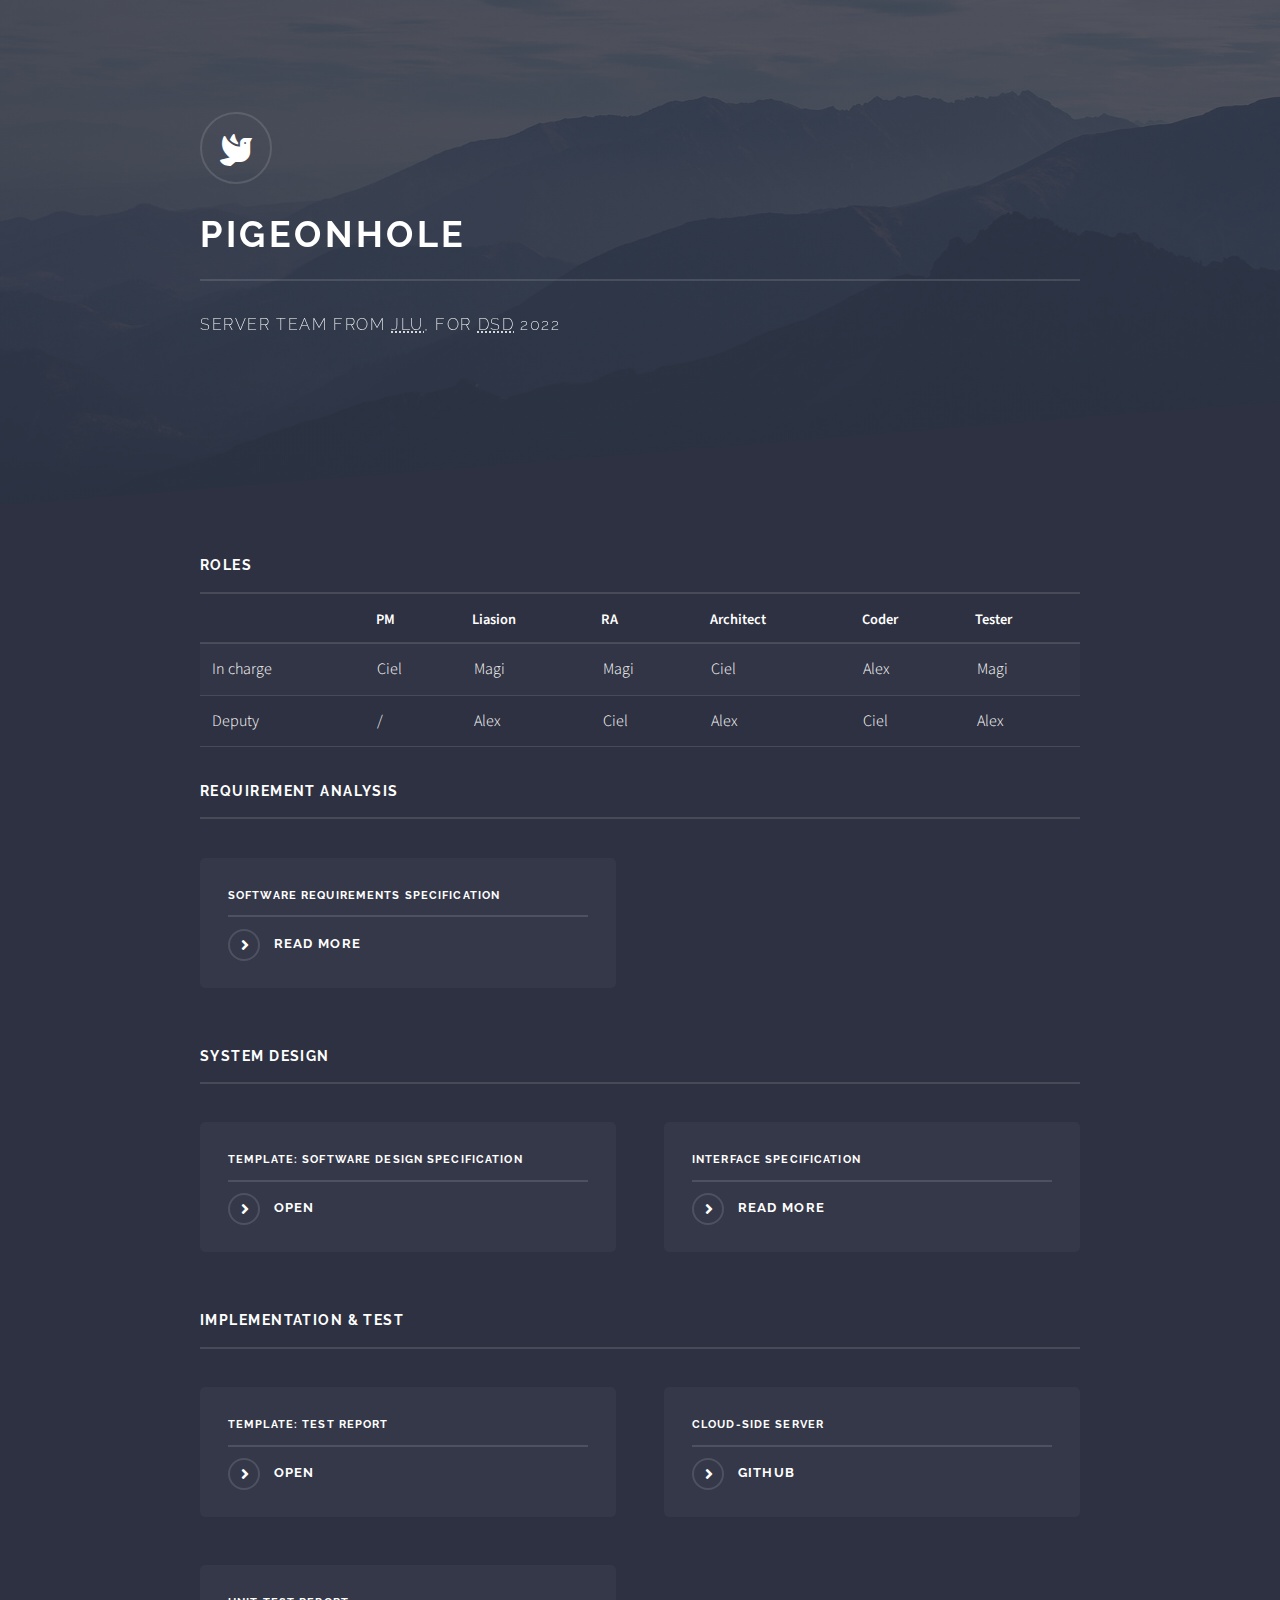
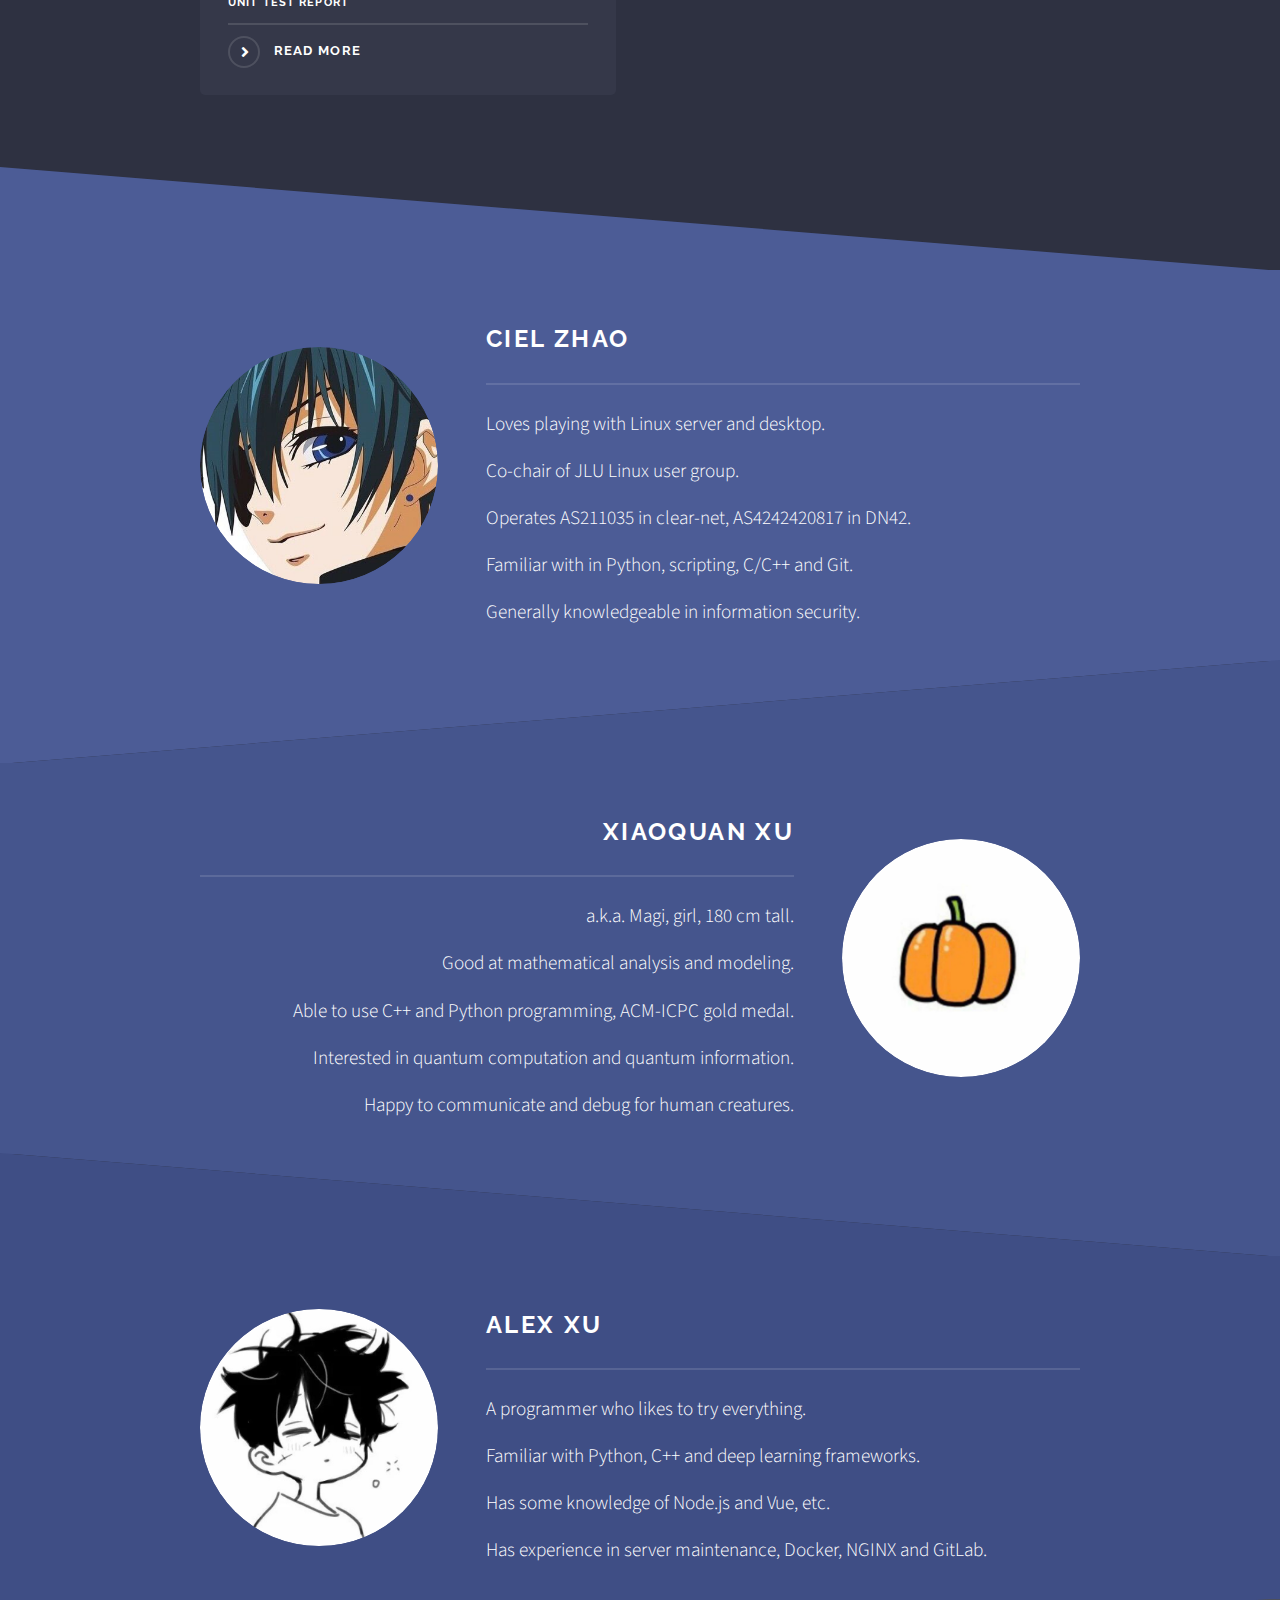
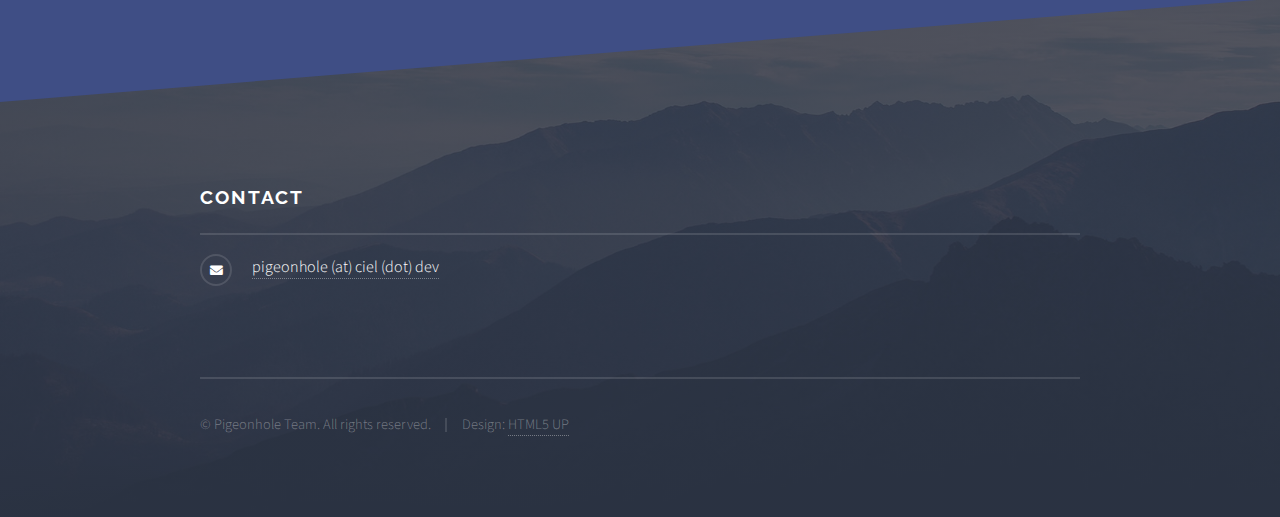
==== index.html @ 36115203 "remove menu" ====
<!DOCTYPE HTML>
<!--
	Solid State by HTML5 UP
	html5up.net | @ajlkn
	Template free for personal and commercial use under the CCA 3.0 license (html5up.net/license)
-->
<html>
	<head>
		<title>Pigeonhole</title>
		<meta charset="utf-8" />
		<meta name="viewport" content="width=device-width, initial-scale=1, user-scalable=no" />
		<link rel="stylesheet" href="assets/css/main.css" />
		<noscript><link rel="stylesheet" href="assets/css/noscript.css" /></noscript>
		<style>
			.spotlight h2 {
				font-size: 1.5em;
			}
			.spotlight p {
				font-size: 1.2em;
				margin-bottom: 0.8em;
			}
		</style>
	</head>
	<body class="is-preload">

		<!-- Page Wrapper -->
			<div id="page-wrapper">

				<!-- Banner -->
					<section id="banner">
						<div class="inner">
							<div class="logo"><span class="icon solid fa-dove"></span></div>
							<h2>Pigeonhole</h2>
							<p>Server team from <abbr title="Jilin University">JLU</abbr>, for <abbr title="Distributed Software Development">DSD</abbr> 2022</p>
						</div>
					</section>

				<!-- Wrapper -->
					<section id="wrapper">
						<!-- Content -->
						<div class="wrapper">
							<div class="inner">

								<h3 class="major">Roles</h3>
								<table>
									<thead>
										<tr>
											<th></th>
											<th>PM</th>
											<th>Liasion</th>
											<th>RA</th>
											<th>Architect</th>
											<th>Coder</th>
											<th>Tester</th>
										</tr>
									</thead>
									<tbody>
										<tr>
											<td>In charge</td>
											<td>Ciel</td>
											<td>Magi</td>
											<td>Magi</td>
											<td>Ciel</td>
											<td>Alex</td>
											<td>Magi</td>
										</tr>
										<tr>
											<td>Deputy</td>
											<td>/</td>
											<td>Alex</td>
											<td>Ciel</td>
											<td>Alex</td>
											<td>Ciel</td>
											<td>Alex</td>
										</tr>
									</tbody>
								</table>
								
								<h3 class="major">Requirement Analysis</h3>
								<section class="features">
									<article>
										<h4 class="major">Software Requirements Specification</h3>
										<!-- <p>Lorem ipsum dolor sit amet, consectetur adipiscing vehicula id nulla dignissim dapibus ultrices.</p> -->
										<a href="https://doc.ciel.pro/bC0if9fWTti6j5_izuPWmw?view" target="_blank" class="special">Read More</a>
									</article>
								</section>

								<h3 class="major">System Design</h3>
								<section class="features">
									<article>
										<h4 class="major">Template: Software Design Specification</h3>
										<!-- <p>Lorem ipsum dolor sit amet, consectetur adipiscing vehicula id nulla dignissim dapibus ultrices.</p> -->
										<a href="https://doc.ciel.pro/P6K-tFh8QEOwWJOhB8dnhQ?both" target="_blank" class="special">Open</a>
									</article>
									<article>
										<h4 class="major">Interface Specification</h3>
										<!-- <p>Lorem ipsum dolor sit amet, consectetur adipiscing vehicula id nulla dignissim dapibus ultrices.</p> -->
										<a href="https://doc.ciel.pro/_nz-ppsiSa6RPzR7zwd6Bg?view" target="_blank" class="special">Read More</a>
									</article>
								</section>

								<h3 class="major">Implementation & Test</h3>
								<section class="features">
									<article>
										<h4 class="major">Template: Test Report</h3>
										<!-- <p>Lorem ipsum dolor sit amet, consectetur adipiscing vehicula id nulla dignissim dapibus ultrices.</p> -->
										<a href="https://doc.ciel.pro/AdAyGUWrTDi6NwRBumezOA?both" target="_blank" class="special">Open</a>
									</article>
									<article>
										<h4 class="major">Cloud-side Server</h3>
										<!-- <p>Lorem ipsum dolor sit amet, consectetur adipiscing vehicula id nulla dignissim dapibus ultrices.</p> -->
										<a href="https://github.com/PigeonholeDSD/cloud-platform" target="_blank" class="special">GitHub</a>
									</article>
									<article>
										<h4 class="major">Unit Test Report</h3>
										<!-- <p>Lorem ipsum dolor sit amet, consectetur adipiscing vehicula id nulla dignissim dapibus ultrices.</p> -->
										<a href="https://doc.ciel.pro/fSu8CNSTRQ-FiwvXLESNOg?view" target="_blank" class="special">Read More</a>
									</article>
								</section>

							</div>
						</div>
						<!-- One -->
							<section id="one" class="wrapper alt spotlight style1">
								<div class="inner">
									<a href="#" class="image"><img src="images/cielzhao.png" alt="" /></a>
									<div class="content">
										<h2 class="major">Ciel Zhao</h2>
										<p>Loves playing with Linux server and desktop.</p>
										<p>Co-chair of JLU Linux user group.</p>
										<p>Operates AS211035 in clear-net, AS4242420817 in DN42.</p>
										<p>Familiar with in Python, scripting, C/C++ and Git.</p>
										<p>Generally knowledgeable in information security.</p>
										<!-- <a href="#" class="special">Learn more</a> -->
									</div>
								</div>
							</section>

						<!-- Two -->
							<section id="two" class="wrapper spotlight style2">
								<div class="inner">
									<a href="#" class="image"><img src="images/xiaoquanxu.jpg" alt="" /></a>
									<div class="content">
										<h2 class="major">Xiaoquan Xu</h2>
										<p>a.k.a. Magi, girl, 180 cm tall.</p>
										<p>Good at mathematical analysis and modeling.</p>
										<p>Able to use C++ and Python programming, ACM-ICPC gold medal.</p>
										<p>Interested in quantum computation and quantum information.</p>
										<p>Happy to communicate and debug for human creatures.</p>
										<!-- <a href="#" class="special">Learn more</a> -->
									</div>
								</div>
							</section>

						<!-- Three -->
							<section id="three" class="wrapper alt spotlight style3">
								<div class="inner">
									<a href="#" class="image"><img src="images/alexxu.jpg" alt="" /></a>
									<div class="content">
										<h2 class="major">Alex Xu</h2>
										<p>A programmer who likes to try everything.</p>
										<p>Familiar with Python, C++ and deep learning frameworks.</p>
										<p>Has some knowledge of Node.js and Vue, etc.</p>
										<p>Has experience in server maintenance, Docker, NGINX and GitLab.</p>
										<!-- <a href="#" class="special">Learn more</a> -->
									</div>
								</div>
							</section>
					</section>

				<!-- Footer -->
					<section id="footer">
						<div class="inner">
							<h2 class="major">Contact</h2>
							<ul class="contact">
								<li class="icon solid fa-envelope"><a id="email" target="_blank" href="#" onclick="document.getElementById('email').href=atob(emailHref)">Enable JavaScript to See</a></li>
								<script>
									let emailHref = '=YXZk5Cbll2YAVGbvhmbvV2ZpBnOvRHbpFWb'.split("").reverse().join("")
									document.getElementById('email').text = decodeURIComponent(atob('=YXZkBjMlkCdChTJwgTJyUUJvRGKwITJsVWajBjMlkCdChTJwgTJyUUJhhCMyUSZs9Gau9WZnlGc'.split("").reverse().join("")))
								</script>
							</ul>
							<ul class="copyright">
								<li>&copy; Pigeonhole Team. All rights reserved.</li><li>Design: <a href="http://html5up.net">HTML5 UP</a></li>
							</ul>
						</div>
					</section>

			</div>

		<!-- Scripts -->
			<script src="assets/js/jquery.min.js"></script>
			<script src="assets/js/jquery.scrollex.min.js"></script>
			<script src="assets/js/browser.min.js"></script>
			<script src="assets/js/breakpoints.min.js"></script>
			<script src="assets/js/util.js"></script>
			<script src="assets/js/main.js"></script>
	</body>
</html>
---- assets/css/main.css ----
@import url(fontawesome-all.min.css);
@import url("https://fonts.googleapis.com/css?family=Raleway:200,700|Source+Sans+Pro:300,600,300italic,600italic");

/*
	Solid State by HTML5 UP
	html5up.net | @ajlkn
	Free for personal and commercial use under the CCA 3.0 license (html5up.net/license)
*/

html, body, div, span, applet, object,
iframe, h1, h2, h3, h4, h5, h6, p, blockquote,
pre, a, abbr, acronym, address, big, cite,
code, del, dfn, em, img, ins, kbd, q, s, samp,
small, strike, strong, sub, sup, tt, var, b,
u, i, center, dl, dt, dd, ol, ul, li, fieldset,
form, label, legend, table, caption, tbody,
tfoot, thead, tr, th, td, article, aside,
canvas, details, embed, figure, figcaption,
footer, header, hgroup, menu, nav, output, ruby,
section, summary, time, mark, audio, video {
	margin: 0;
	padding: 0;
	border: 0;
	font-size: 100%;
	font: inherit;
	vertical-align: baseline;}

article, aside, details, figcaption, figure,
footer, header, hgroup, menu, nav, section {
	display: block;}

body {
	line-height: 1;
}

ol, ul {
	list-style: none;
}

blockquote, q {
	quotes: none;
}

	blockquote:before, blockquote:after, q:before, q:after {
		content: '';
		content: none;
	}

table {
	border-collapse: collapse;
	border-spacing: 0;
}

body {
	-webkit-text-size-adjust: none;
}

mark {
	background-color: transparent;
	color: inherit;
}

input::-moz-focus-inner {
	border: 0;
	padding: 0;
}

input, select, textarea {
	-moz-appearance: none;
	-webkit-appearance: none;
	-ms-appearance: none;
	appearance: none;
}

/* Basic */

	@-ms-viewport {
		width: device-width;
	}

	body {
		-ms-overflow-style: scrollbar;
	}

	@media screen and (max-width: 480px) {

		html, body {
			min-width: 320px;
		}

	}

	html {
		box-sizing: border-box;
	}

	*, *:before, *:after {
		box-sizing: inherit;
	}

	body {
		background-color: #2e3141;
		background-image: linear-gradient(to top, rgba(46, 49, 65, 0.8), rgba(46, 49, 65, 0.8)), url("../../images/bg.jpg");
		background-size: auto,
 cover;
		background-attachment: fixed,
 fixed;
		background-position: center,
 center;
	}

		body.is-preload *, body.is-preload *:before, body.is-preload *:after {
			-moz-animation: none !important;
			-webkit-animation: none !important;
			-ms-animation: none !important;
			animation: none !important;
			-moz-transition: none !important;
			-webkit-transition: none !important;
			-ms-transition: none !important;
			transition: none !important;
		}

/* Type */

	body, input, select, textarea {
		color: #ffffff;
		font-family: "Source Sans Pro", Helvetica, sans-serif;
		font-size: 16.5pt;
		font-weight: 300;
		line-height: 1.65;
	}

		@media screen and (max-width: 1680px) {

			body, input, select, textarea {
				font-size: 13pt;
			}

		}

		@media screen and (max-width: 1280px) {

			body, input, select, textarea {
				font-size: 12pt;
			}

		}

		@media screen and (max-width: 980px) {

			body, input, select, textarea {
				font-size: 12pt;
			}

		}

		@media screen and (max-width: 736px) {

			body, input, select, textarea {
				font-size: 12pt;
			}

		}

		@media screen and (max-width: 480px) {

			body, input, select, textarea {
				font-size: 12pt;
			}

		}

	a {
		-moz-transition: color 0.2s ease-in-out, border-bottom-color 0.2s ease-in-out;
		-webkit-transition: color 0.2s ease-in-out, border-bottom-color 0.2s ease-in-out;
		-ms-transition: color 0.2s ease-in-out, border-bottom-color 0.2s ease-in-out;
		transition: color 0.2s ease-in-out, border-bottom-color 0.2s ease-in-out;
		border-bottom: dotted 1px rgba(255, 255, 255, 0.35);
		color: #ffffff;
		text-decoration: none;
	}

		a:hover {
			border-bottom-color: transparent;
			color: #ffffff !important;
		}

		a.special:not(.button) {
			text-decoration: none;
			border-bottom: 0;
			display: block;
			font-family: Raleway, Helvetica, sans-serif;
			font-size: 0.8em;
			font-weight: 700;
			letter-spacing: 0.1em;
			margin: 0 0 2em 0;
			text-transform: uppercase;
		}

			a.special:not(.button):before {
				-moz-osx-font-smoothing: grayscale;
				-webkit-font-smoothing: antialiased;
				display: inline-block;
				font-style: normal;
				font-variant: normal;
				text-rendering: auto;
				line-height: 1;
				text-transform: none !important;
				font-family: 'Font Awesome 5 Free';
				font-weight: 900;
			}

			a.special:not(.button):before {
				-moz-transition: background-color 0.2s ease-in-out;
				-webkit-transition: background-color 0.2s ease-in-out;
				-ms-transition: background-color 0.2s ease-in-out;
				transition: background-color 0.2s ease-in-out;
				border-radius: 100%;
				border: solid 2px rgba(255, 255, 255, 0.125);
				content: '\f105';
				display: inline-block;
				font-size: 1.25em;
				height: 2em;
				line-height: 1.75em;
				margin-right: 0.85em;
				text-align: center;
				text-indent: 0.15em;
				vertical-align: middle;
				width: 2em;
			}

			a.special:not(.button):hover:before {
				background-color: rgba(255, 255, 255, 0.025);
			}

			a.special:not(.button):active:before {
				background-color: rgba(255, 255, 255, 0.075);
			}

	strong, b {
		color: #ffffff;
		font-weight: 600;
	}

	em, i {
		font-style: italic;
	}

	p {
		margin: 0 0 2em 0;
	}

	h1, h2, h3, h4, h5, h6 {
		color: #ffffff;
		font-family: Raleway, Helvetica, sans-serif;
		font-weight: 700;
		letter-spacing: 0.1em;
		margin: 0 0 1em 0;
		text-transform: uppercase;
	}

		h1 a, h2 a, h3 a, h4 a, h5 a, h6 a {
			color: inherit;
			text-decoration: none;
			border-bottom: 0;
		}

		h1 span, h2 span, h3 span, h4 span, h5 span, h6 span {
			font-weight: 200;
		}

		h1.major, h2.major, h3.major, h4.major, h5.major, h6.major {
			padding-bottom: 1em;
			border-bottom: solid 2px rgba(255, 255, 255, 0.125);
		}

	h2 {
		font-size: 1.2em;
	}

	h3 {
		font-size: 0.9em;
	}

	h4 {
		font-size: 0.7em;
	}

	h5 {
		font-size: 0.7em;
	}

	h6 {
		font-size: 0.7em;
	}

	@media screen and (max-width: 736px) {

		h2 {
			font-size: 1em;
		}

		h3 {
			font-size: 0.8em;
		}

	}

	sub {
		font-size: 0.8em;
		position: relative;
		top: 0.5em;
	}

	sup {
		font-size: 0.8em;
		position: relative;
		top: -0.5em;
	}

	blockquote {
		border-left: solid 4px rgba(255, 255, 255, 0.125);
		font-style: italic;
		margin: 0 0 2em 0;
		padding: 0.5em 0 0.5em 2em;
	}

	code {
		background: rgba(255, 255, 255, 0.025);
		border-radius: 5px;
		border: solid 2px rgba(255, 255, 255, 0.125);
		font-family: "Courier New", monospace;
		font-size: 0.9em;
		margin: 0 0.25em;
		padding: 0.25em 0.65em;
	}

	pre {
		-webkit-overflow-scrolling: touch;
		font-family: "Courier New", monospace;
		font-size: 0.9em;
		margin: 0 0 2em 0;
	}

		pre code {
			display: block;
			line-height: 1.75em;
			padding: 1em 1.5em;
			overflow-x: auto;
		}

	hr {
		border: 0;
		border-bottom: solid 2px rgba(255, 255, 255, 0.125);
		margin: 2.5em 0;
	}

		hr.major {
			margin: 4em 0;
		}

	.align-left {
		text-align: left;
	}

	.align-center {
		text-align: center;
	}

	.align-right {
		text-align: right;
	}

/* Row */

	.row {
		display: flex;
		flex-wrap: wrap;
		box-sizing: border-box;
		align-items: stretch;
	}

		.row > * {
			box-sizing: border-box;
		}

		.row.gtr-uniform > * > :last-child {
			margin-bottom: 0;
		}

		.row.aln-left {
			justify-content: flex-start;
		}

		.row.aln-center {
			justify-content: center;
		}

		.row.aln-right {
			justify-content: flex-end;
		}

		.row.aln-top {
			align-items: flex-start;
		}

		.row.aln-middle {
			align-items: center;
		}

		.row.aln-bottom {
			align-items: flex-end;
		}

		.row > .imp {
			order: -1;
		}

		.row > .col-1 {
			width: 8.33333%;
		}

		.row > .off-1 {
			margin-left: 8.33333%;
		}

		.row > .col-2 {
			width: 16.66667%;
		}

		.row > .off-2 {
			margin-left: 16.66667%;
		}

		.row > .col-3 {
			width: 25%;
		}

		.row > .off-3 {
			margin-left: 25%;
		}

		.row > .col-4 {
			width: 33.33333%;
		}

		.row > .off-4 {
			margin-left: 33.33333%;
		}

		.row > .col-5 {
			width: 41.66667%;
		}

		.row > .off-5 {
			margin-left: 41.66667%;
		}

		.row > .col-6 {
			width: 50%;
		}

		.row > .off-6 {
			margin-left: 50%;
		}

		.row > .col-7 {
			width: 58.33333%;
		}

		.row > .off-7 {
			margin-left: 58.33333%;
		}

		.row > .col-8 {
			width: 66.66667%;
		}

		.row > .off-8 {
			margin-left: 66.66667%;
		}

		.row > .col-9 {
			width: 75%;
		}

		.row > .off-9 {
			margin-left: 75%;
		}

		.row > .col-10 {
			width: 83.33333%;
		}

		.row > .off-10 {
			margin-left: 83.33333%;
		}

		.row > .col-11 {
			width: 91.66667%;
		}

		.row > .off-11 {
			margin-left: 91.66667%;
		}

		.row > .col-12 {
			width: 100%;
		}

		.row > .off-12 {
			margin-left: 100%;
		}

		.row.gtr-0 {
			margin-top: 0;
			margin-left: 0em;
		}

			.row.gtr-0 > * {
				padding: 0 0 0 0em;
			}

			.row.gtr-0.gtr-uniform {
				margin-top: 0em;
			}

				.row.gtr-0.gtr-uniform > * {
					padding-top: 0em;
				}

		.row.gtr-25 {
			margin-top: 0;
			margin-left: -0.4375em;
		}

			.row.gtr-25 > * {
				padding: 0 0 0 0.4375em;
			}

			.row.gtr-25.gtr-uniform {
				margin-top: -0.4375em;
			}

				.row.gtr-25.gtr-uniform > * {
					padding-top: 0.4375em;
				}

		.row.gtr-50 {
			margin-top: 0;
			margin-left: -0.875em;
		}

			.row.gtr-50 > * {
				padding: 0 0 0 0.875em;
			}

			.row.gtr-50.gtr-uniform {
				margin-top: -0.875em;
			}

				.row.gtr-50.gtr-uniform > * {
					padding-top: 0.875em;
				}

		.row {
			margin-top: 0;
			margin-left: -1.75em;
		}

			.row > * {
				padding: 0 0 0 1.75em;
			}

			.row.gtr-uniform {
				margin-top: -1.75em;
			}

				.row.gtr-uniform > * {
					padding-top: 1.75em;
				}

		.row.gtr-150 {
			margin-top: 0;
			margin-left: -2.625em;
		}

			.row.gtr-150 > * {
				padding: 0 0 0 2.625em;
			}

			.row.gtr-150.gtr-uniform {
				margin-top: -2.625em;
			}

				.row.gtr-150.gtr-uniform > * {
					padding-top: 2.625em;
				}

		.row.gtr-200 {
			margin-top: 0;
			margin-left: -3.5em;
		}

			.row.gtr-200 > * {
				padding: 0 0 0 3.5em;
			}

			.row.gtr-200.gtr-uniform {
				margin-top: -3.5em;
			}

				.row.gtr-200.gtr-uniform > * {
					padding-top: 3.5em;
				}

		@media screen and (max-width: 1680px) {

			.row {
				display: flex;
				flex-wrap: wrap;
				box-sizing: border-box;
				align-items: stretch;
			}

				.row > * {
					box-sizing: border-box;
				}

				.row.gtr-uniform > * > :last-child {
					margin-bottom: 0;
				}

				.row.aln-left {
					justify-content: flex-start;
				}

				.row.aln-center {
					justify-content: center;
				}

				.row.aln-right {
					justify-content: flex-end;
				}

				.row.aln-top {
					align-items: flex-start;
				}

				.row.aln-middle {
					align-items: center;
				}

				.row.aln-bottom {
					align-items: flex-end;
				}

				.row > .imp-xlarge {
					order: -1;
				}

				.row > .col-1-xlarge {
					width: 8.33333%;
				}

				.row > .off-1-xlarge {
					margin-left: 8.33333%;
				}

				.row > .col-2-xlarge {
					width: 16.66667%;
				}

				.row > .off-2-xlarge {
					margin-left: 16.66667%;
				}

				.row > .col-3-xlarge {
					width: 25%;
				}

				.row > .off-3-xlarge {
					margin-left: 25%;
				}

				.row > .col-4-xlarge {
					width: 33.33333%;
				}

				.row > .off-4-xlarge {
					margin-left: 33.33333%;
				}

				.row > .col-5-xlarge {
					width: 41.66667%;
				}

				.row > .off-5-xlarge {
					margin-left: 41.66667%;
				}

				.row > .col-6-xlarge {
					width: 50%;
				}

				.row > .off-6-xlarge {
					margin-left: 50%;
				}

				.row > .col-7-xlarge {
					width: 58.33333%;
				}

				.row > .off-7-xlarge {
					margin-left: 58.33333%;
				}

				.row > .col-8-xlarge {
					width: 66.66667%;
				}

				.row > .off-8-xlarge {
					margin-left: 66.66667%;
				}

				.row > .col-9-xlarge {
					width: 75%;
				}

				.row > .off-9-xlarge {
					margin-left: 75%;
				}

				.row > .col-10-xlarge {
					width: 83.33333%;
				}

				.row > .off-10-xlarge {
					margin-left: 83.33333%;
				}

				.row > .col-11-xlarge {
					width: 91.66667%;
				}

				.row > .off-11-xlarge {
					margin-left: 91.66667%;
				}

				.row > .col-12-xlarge {
					width: 100%;
				}

				.row > .off-12-xlarge {
					margin-left: 100%;
				}

				.row.gtr-0 {
					margin-top: 0;
					margin-left: 0em;
				}

					.row.gtr-0 > * {
						padding: 0 0 0 0em;
					}

					.row.gtr-0.gtr-uniform {
						margin-top: 0em;
					}

						.row.gtr-0.gtr-uniform > * {
							padding-top: 0em;
						}

				.row.gtr-25 {
					margin-top: 0;
					margin-left: -0.4375em;
				}

					.row.gtr-25 > * {
						padding: 0 0 0 0.4375em;
					}

					.row.gtr-25.gtr-uniform {
						margin-top: -0.4375em;
					}

						.row.gtr-25.gtr-uniform > * {
							padding-top: 0.4375em;
						}

				.row.gtr-50 {
					margin-top: 0;
					margin-left: -0.875em;
				}

					.row.gtr-50 > * {
						padding: 0 0 0 0.875em;
					}

					.row.gtr-50.gtr-uniform {
						margin-top: -0.875em;
					}

						.row.gtr-50.gtr-uniform > * {
							padding-top: 0.875em;
						}

				.row {
					margin-top: 0;
					margin-left: -1.75em;
				}

					.row > * {
						padding: 0 0 0 1.75em;
					}

					.row.gtr-uniform {
						margin-top: -1.75em;
					}

						.row.gtr-uniform > * {
							padding-top: 1.75em;
						}

				.row.gtr-150 {
					margin-top: 0;
					margin-left: -2.625em;
				}

					.row.gtr-150 > * {
						padding: 0 0 0 2.625em;
					}

					.row.gtr-150.gtr-uniform {
						margin-top: -2.625em;
					}

						.row.gtr-150.gtr-uniform > * {
							padding-top: 2.625em;
						}

				.row.gtr-200 {
					margin-top: 0;
					margin-left: -3.5em;
				}

					.row.gtr-200 > * {
						padding: 0 0 0 3.5em;
					}

					.row.gtr-200.gtr-uniform {
						margin-top: -3.5em;
					}

						.row.gtr-200.gtr-uniform > * {
							padding-top: 3.5em;
						}

		}

		@media screen and (max-width: 1280px) {

			.row {
				display: flex;
				flex-wrap: wrap;
				box-sizing: border-box;
				align-items: stretch;
			}

				.row > * {
					box-sizing: border-box;
				}

				.row.gtr-uniform > * > :last-child {
					margin-bottom: 0;
				}

				.row.aln-left {
					justify-content: flex-start;
				}

				.row.aln-center {
					justify-content: center;
				}

				.row.aln-right {
					justify-content: flex-end;
				}

				.row.aln-top {
					align-items: flex-start;
				}

				.row.aln-middle {
					align-items: center;
				}

				.row.aln-bottom {
					align-items: flex-end;
				}

				.row > .imp-large {
					order: -1;
				}

				.row > .col-1-large {
					width: 8.33333%;
				}

				.row > .off-1-large {
					margin-left: 8.33333%;
				}

				.row > .col-2-large {
					width: 16.66667%;
				}

				.row > .off-2-large {
					margin-left: 16.66667%;
				}

				.row > .col-3-large {
					width: 25%;
				}

				.row > .off-3-large {
					margin-left: 25%;
				}

				.row > .col-4-large {
					width: 33.33333%;
				}

				.row > .off-4-large {
					margin-left: 33.33333%;
				}

				.row > .col-5-large {
					width: 41.66667%;
				}

				.row > .off-5-large {
					margin-left: 41.66667%;
				}

				.row > .col-6-large {
					width: 50%;
				}

				.row > .off-6-large {
					margin-left: 50%;
				}

				.row > .col-7-large {
					width: 58.33333%;
				}

				.row > .off-7-large {
					margin-left: 58.33333%;
				}

				.row > .col-8-large {
					width: 66.66667%;
				}

				.row > .off-8-large {
					margin-left: 66.66667%;
				}

				.row > .col-9-large {
					width: 75%;
				}

				.row > .off-9-large {
					margin-left: 75%;
				}

				.row > .col-10-large {
					width: 83.33333%;
				}

				.row > .off-10-large {
					margin-left: 83.33333%;
				}

				.row > .col-11-large {
					width: 91.66667%;
				}

				.row > .off-11-large {
					margin-left: 91.66667%;
				}

				.row > .col-12-large {
					width: 100%;
				}

				.row > .off-12-large {
					margin-left: 100%;
				}

				.row.gtr-0 {
					margin-top: 0;
					margin-left: 0em;
				}

					.row.gtr-0 > * {
						padding: 0 0 0 0em;
					}

					.row.gtr-0.gtr-uniform {
						margin-top: 0em;
					}

						.row.gtr-0.gtr-uniform > * {
							padding-top: 0em;
						}

				.row.gtr-25 {
					margin-top: 0;
					margin-left: -0.4375em;
				}

					.row.gtr-25 > * {
						padding: 0 0 0 0.4375em;
					}

					.row.gtr-25.gtr-uniform {
						margin-top: -0.4375em;
					}

						.row.gtr-25.gtr-uniform > * {
							padding-top: 0.4375em;
						}

				.row.gtr-50 {
					margin-top: 0;
					margin-left: -0.875em;
				}

					.row.gtr-50 > * {
						padding: 0 0 0 0.875em;
					}

					.row.gtr-50.gtr-uniform {
						margin-top: -0.875em;
					}

						.row.gtr-50.gtr-uniform > * {
							padding-top: 0.875em;
						}

				.row {
					margin-top: 0;
					margin-left: -1.75em;
				}

					.row > * {
						padding: 0 0 0 1.75em;
					}

					.row.gtr-uniform {
						margin-top: -1.75em;
					}

						.row.gtr-uniform > * {
							padding-top: 1.75em;
						}

				.row.gtr-150 {
					margin-top: 0;
					margin-left: -2.625em;
				}

					.row.gtr-150 > * {
						padding: 0 0 0 2.625em;
					}

					.row.gtr-150.gtr-uniform {
						margin-top: -2.625em;
					}

						.row.gtr-150.gtr-uniform > * {
							padding-top: 2.625em;
						}

				.row.gtr-200 {
					margin-top: 0;
					margin-left: -3.5em;
				}

					.row.gtr-200 > * {
						padding: 0 0 0 3.5em;
					}

					.row.gtr-200.gtr-uniform {
						margin-top: -3.5em;
					}

						.row.gtr-200.gtr-uniform > * {
							padding-top: 3.5em;
						}

		}

		@media screen and (max-width: 980px) {

			.row {
				display: flex;
				flex-wrap: wrap;
				box-sizing: border-box;
				align-items: stretch;
			}

				.row > * {
					box-sizing: border-box;
				}

				.row.gtr-uniform > * > :last-child {
					margin-bottom: 0;
				}

				.row.aln-left {
					justify-content: flex-start;
				}

				.row.aln-center {
					justify-content: center;
				}

				.row.aln-right {
					justify-content: flex-end;
				}

				.row.aln-top {
					align-items: flex-start;
				}

				.row.aln-middle {
					align-items: center;
				}

				.row.aln-bottom {
					align-items: flex-end;
				}

				.row > .imp-medium {
					order: -1;
				}

				.row > .col-1-medium {
					width: 8.33333%;
				}

				.row > .off-1-medium {
					margin-left: 8.33333%;
				}

				.row > .col-2-medium {
					width: 16.66667%;
				}

				.row > .off-2-medium {
					margin-left: 16.66667%;
				}

				.row > .col-3-medium {
					width: 25%;
				}

				.row > .off-3-medium {
					margin-left: 25%;
				}

				.row > .col-4-medium {
					width: 33.33333%;
				}

				.row > .off-4-medium {
					margin-left: 33.33333%;
				}

				.row > .col-5-medium {
					width: 41.66667%;
				}

				.row > .off-5-medium {
					margin-left: 41.66667%;
				}

				.row > .col-6-medium {
					width: 50%;
				}

				.row > .off-6-medium {
					margin-left: 50%;
				}

				.row > .col-7-medium {
					width: 58.33333%;
				}

				.row > .off-7-medium {
					margin-left: 58.33333%;
				}

				.row > .col-8-medium {
					width: 66.66667%;
				}

				.row > .off-8-medium {
					margin-left: 66.66667%;
				}

				.row > .col-9-medium {
					width: 75%;
				}

				.row > .off-9-medium {
					margin-left: 75%;
				}

				.row > .col-10-medium {
					width: 83.33333%;
				}

				.row > .off-10-medium {
					margin-left: 83.33333%;
				}

				.row > .col-11-medium {
					width: 91.66667%;
				}

				.row > .off-11-medium {
					margin-left: 91.66667%;
				}

				.row > .col-12-medium {
					width: 100%;
				}

				.row > .off-12-medium {
					margin-left: 100%;
				}

				.row.gtr-0 {
					margin-top: 0;
					margin-left: 0em;
				}

					.row.gtr-0 > * {
						padding: 0 0 0 0em;
					}

					.row.gtr-0.gtr-uniform {
						margin-top: 0em;
					}

						.row.gtr-0.gtr-uniform > * {
							padding-top: 0em;
						}

				.row.gtr-25 {
					margin-top: 0;
					margin-left: -0.4375em;
				}

					.row.gtr-25 > * {
						padding: 0 0 0 0.4375em;
					}

					.row.gtr-25.gtr-uniform {
						margin-top: -0.4375em;
					}

						.row.gtr-25.gtr-uniform > * {
							padding-top: 0.4375em;
						}

				.row.gtr-50 {
					margin-top: 0;
					margin-left: -0.875em;
				}

					.row.gtr-50 > * {
						padding: 0 0 0 0.875em;
					}

					.row.gtr-50.gtr-uniform {
						margin-top: -0.875em;
					}

						.row.gtr-50.gtr-uniform > * {
							padding-top: 0.875em;
						}

				.row {
					margin-top: 0;
					margin-left: -1.75em;
				}

					.row > * {
						padding: 0 0 0 1.75em;
					}

					.row.gtr-uniform {
						margin-top: -1.75em;
					}

						.row.gtr-uniform > * {
							padding-top: 1.75em;
						}

				.row.gtr-150 {
					margin-top: 0;
					margin-left: -2.625em;
				}

					.row.gtr-150 > * {
						padding: 0 0 0 2.625em;
					}

					.row.gtr-150.gtr-uniform {
						margin-top: -2.625em;
					}

						.row.gtr-150.gtr-uniform > * {
							padding-top: 2.625em;
						}

				.row.gtr-200 {
					margin-top: 0;
					margin-left: -3.5em;
				}

					.row.gtr-200 > * {
						padding: 0 0 0 3.5em;
					}

					.row.gtr-200.gtr-uniform {
						margin-top: -3.5em;
					}

						.row.gtr-200.gtr-uniform > * {
							padding-top: 3.5em;
						}

		}

		@media screen and (max-width: 736px) {

			.row {
				display: flex;
				flex-wrap: wrap;
				box-sizing: border-box;
				align-items: stretch;
			}

				.row > * {
					box-sizing: border-box;
				}

				.row.gtr-uniform > * > :last-child {
					margin-bottom: 0;
				}

				.row.aln-left {
					justify-content: flex-start;
				}

				.row.aln-center {
					justify-content: center;
				}

				.row.aln-right {
					justify-content: flex-end;
				}

				.row.aln-top {
					align-items: flex-start;
				}

				.row.aln-middle {
					align-items: center;
				}

				.row.aln-bottom {
					align-items: flex-end;
				}

				.row > .imp-small {
					order: -1;
				}

				.row > .col-1-small {
					width: 8.33333%;
				}

				.row > .off-1-small {
					margin-left: 8.33333%;
				}

				.row > .col-2-small {
					width: 16.66667%;
				}

				.row > .off-2-small {
					margin-left: 16.66667%;
				}

				.row > .col-3-small {
					width: 25%;
				}

				.row > .off-3-small {
					margin-left: 25%;
				}

				.row > .col-4-small {
					width: 33.33333%;
				}

				.row > .off-4-small {
					margin-left: 33.33333%;
				}

				.row > .col-5-small {
					width: 41.66667%;
				}

				.row > .off-5-small {
					margin-left: 41.66667%;
				}

				.row > .col-6-small {
					width: 50%;
				}

				.row > .off-6-small {
					margin-left: 50%;
				}

				.row > .col-7-small {
					width: 58.33333%;
				}

				.row > .off-7-small {
					margin-left: 58.33333%;
				}

				.row > .col-8-small {
					width: 66.66667%;
				}

				.row > .off-8-small {
					margin-left: 66.66667%;
				}

				.row > .col-9-small {
					width: 75%;
				}

				.row > .off-9-small {
					margin-left: 75%;
				}

				.row > .col-10-small {
					width: 83.33333%;
				}

				.row > .off-10-small {
					margin-left: 83.33333%;
				}

				.row > .col-11-small {
					width: 91.66667%;
				}

				.row > .off-11-small {
					margin-left: 91.66667%;
				}

				.row > .col-12-small {
					width: 100%;
				}

				.row > .off-12-small {
					margin-left: 100%;
				}

				.row.gtr-0 {
					margin-top: 0;
					margin-left: 0em;
				}

					.row.gtr-0 > * {
						padding: 0 0 0 0em;
					}

					.row.gtr-0.gtr-uniform {
						margin-top: 0em;
					}

						.row.gtr-0.gtr-uniform > * {
							padding-top: 0em;
						}

				.row.gtr-25 {
					margin-top: 0;
					margin-left: -0.3125em;
				}

					.row.gtr-25 > * {
						padding: 0 0 0 0.3125em;
					}

					.row.gtr-25.gtr-uniform {
						margin-top: -0.3125em;
					}

						.row.gtr-25.gtr-uniform > * {
							padding-top: 0.3125em;
						}

				.row.gtr-50 {
					margin-top: 0;
					margin-left: -0.625em;
				}

					.row.gtr-50 > * {
						padding: 0 0 0 0.625em;
					}

					.row.gtr-50.gtr-uniform {
						margin-top: -0.625em;
					}

						.row.gtr-50.gtr-uniform > * {
							padding-top: 0.625em;
						}

				.row {
					margin-top: 0;
					margin-left: -1.25em;
				}

					.row > * {
						padding: 0 0 0 1.25em;
					}

					.row.gtr-uniform {
						margin-top: -1.25em;
					}

						.row.gtr-uniform > * {
							padding-top: 1.25em;
						}

				.row.gtr-150 {
					margin-top: 0;
					margin-left: -1.875em;
				}

					.row.gtr-150 > * {
						padding: 0 0 0 1.875em;
					}

					.row.gtr-150.gtr-uniform {
						margin-top: -1.875em;
					}

						.row.gtr-150.gtr-uniform > * {
							padding-top: 1.875em;
						}

				.row.gtr-200 {
					margin-top: 0;
					margin-left: -2.5em;
				}

					.row.gtr-200 > * {
						padding: 0 0 0 2.5em;
					}

					.row.gtr-200.gtr-uniform {
						margin-top: -2.5em;
					}

						.row.gtr-200.gtr-uniform > * {
							padding-top: 2.5em;
						}

		}

		@media screen and (max-width: 480px) {

			.row {
				display: flex;
				flex-wrap: wrap;
				box-sizing: border-box;
				align-items: stretch;
			}

				.row > * {
					box-sizing: border-box;
				}

				.row.gtr-uniform > * > :last-child {
					margin-bottom: 0;
				}

				.row.aln-left {
					justify-content: flex-start;
				}

				.row.aln-center {
					justify-content: center;
				}

				.row.aln-right {
					justify-content: flex-end;
				}

				.row.aln-top {
					align-items: flex-start;
				}

				.row.aln-middle {
					align-items: center;
				}

				.row.aln-bottom {
					align-items: flex-end;
				}

				.row > .imp-xsmall {
					order: -1;
				}

				.row > .col-1-xsmall {
					width: 8.33333%;
				}

				.row > .off-1-xsmall {
					margin-left: 8.33333%;
				}

				.row > .col-2-xsmall {
					width: 16.66667%;
				}

				.row > .off-2-xsmall {
					margin-left: 16.66667%;
				}

				.row > .col-3-xsmall {
					width: 25%;
				}

				.row > .off-3-xsmall {
					margin-left: 25%;
				}

				.row > .col-4-xsmall {
					width: 33.33333%;
				}

				.row > .off-4-xsmall {
					margin-left: 33.33333%;
				}

				.row > .col-5-xsmall {
					width: 41.66667%;
				}

				.row > .off-5-xsmall {
					margin-left: 41.66667%;
				}

				.row > .col-6-xsmall {
					width: 50%;
				}

				.row > .off-6-xsmall {
					margin-left: 50%;
				}

				.row > .col-7-xsmall {
					width: 58.33333%;
				}

				.row > .off-7-xsmall {
					margin-left: 58.33333%;
				}

				.row > .col-8-xsmall {
					width: 66.66667%;
				}

				.row > .off-8-xsmall {
					margin-left: 66.66667%;
				}

				.row > .col-9-xsmall {
					width: 75%;
				}

				.row > .off-9-xsmall {
					margin-left: 75%;
				}

				.row > .col-10-xsmall {
					width: 83.33333%;
				}

				.row > .off-10-xsmall {
					margin-left: 83.33333%;
				}

				.row > .col-11-xsmall {
					width: 91.66667%;
				}

				.row > .off-11-xsmall {
					margin-left: 91.66667%;
				}

				.row > .col-12-xsmall {
					width: 100%;
				}

				.row > .off-12-xsmall {
					margin-left: 100%;
				}

				.row.gtr-0 {
					margin-top: 0;
					margin-left: 0em;
				}

					.row.gtr-0 > * {
						padding: 0 0 0 0em;
					}

					.row.gtr-0.gtr-uniform {
						margin-top: 0em;
					}

						.row.gtr-0.gtr-uniform > * {
							padding-top: 0em;
						}

				.row.gtr-25 {
					margin-top: 0;
					margin-left: -0.3125em;
				}

					.row.gtr-25 > * {
						padding: 0 0 0 0.3125em;
					}

					.row.gtr-25.gtr-uniform {
						margin-top: -0.3125em;
					}

						.row.gtr-25.gtr-uniform > * {
							padding-top: 0.3125em;
						}

				.row.gtr-50 {
					margin-top: 0;
					margin-left: -0.625em;
				}

					.row.gtr-50 > * {
						padding: 0 0 0 0.625em;
					}

					.row.gtr-50.gtr-uniform {
						margin-top: -0.625em;
					}

						.row.gtr-50.gtr-uniform > * {
							padding-top: 0.625em;
						}

				.row {
					margin-top: 0;
					margin-left: -1.25em;
				}

					.row > * {
						padding: 0 0 0 1.25em;
					}

					.row.gtr-uniform {
						margin-top: -1.25em;
					}

						.row.gtr-uniform > * {
							padding-top: 1.25em;
						}

				.row.gtr-150 {
					margin-top: 0;
					margin-left: -1.875em;
				}

					.row.gtr-150 > * {
						padding: 0 0 0 1.875em;
					}

					.row.gtr-150.gtr-uniform {
						margin-top: -1.875em;
					}

						.row.gtr-150.gtr-uniform > * {
							padding-top: 1.875em;
						}

				.row.gtr-200 {
					margin-top: 0;
					margin-left: -2.5em;
				}

					.row.gtr-200 > * {
						padding: 0 0 0 2.5em;
					}

					.row.gtr-200.gtr-uniform {
						margin-top: -2.5em;
					}

						.row.gtr-200.gtr-uniform > * {
							padding-top: 2.5em;
						}

		}

		@media screen and (max-width: 360px) {

			.row {
				display: flex;
				flex-wrap: wrap;
				box-sizing: border-box;
				align-items: stretch;
			}

				.row > * {
					box-sizing: border-box;
				}

				.row.gtr-uniform > * > :last-child {
					margin-bottom: 0;
				}

				.row.aln-left {
					justify-content: flex-start;
				}

				.row.aln-center {
					justify-content: center;
				}

				.row.aln-right {
					justify-content: flex-end;
				}

				.row.aln-top {
					align-items: flex-start;
				}

				.row.aln-middle {
					align-items: center;
				}

				.row.aln-bottom {
					align-items: flex-end;
				}

				.row > .imp-xxsmall {
					order: -1;
				}

				.row > .col-1-xxsmall {
					width: 8.33333%;
				}

				.row > .off-1-xxsmall {
					margin-left: 8.33333%;
				}

				.row > .col-2-xxsmall {
					width: 16.66667%;
				}

				.row > .off-2-xxsmall {
					margin-left: 16.66667%;
				}

				.row > .col-3-xxsmall {
					width: 25%;
				}

				.row > .off-3-xxsmall {
					margin-left: 25%;
				}

				.row > .col-4-xxsmall {
					width: 33.33333%;
				}

				.row > .off-4-xxsmall {
					margin-left: 33.33333%;
				}

				.row > .col-5-xxsmall {
					width: 41.66667%;
				}

				.row > .off-5-xxsmall {
					margin-left: 41.66667%;
				}

				.row > .col-6-xxsmall {
					width: 50%;
				}

				.row > .off-6-xxsmall {
					margin-left: 50%;
				}

				.row > .col-7-xxsmall {
					width: 58.33333%;
				}

				.row > .off-7-xxsmall {
					margin-left: 58.33333%;
				}

				.row > .col-8-xxsmall {
					width: 66.66667%;
				}

				.row > .off-8-xxsmall {
					margin-left: 66.66667%;
				}

				.row > .col-9-xxsmall {
					width: 75%;
				}

				.row > .off-9-xxsmall {
					margin-left: 75%;
				}

				.row > .col-10-xxsmall {
					width: 83.33333%;
				}

				.row > .off-10-xxsmall {
					margin-left: 83.33333%;
				}

				.row > .col-11-xxsmall {
					width: 91.66667%;
				}

				.row > .off-11-xxsmall {
					margin-left: 91.66667%;
				}

				.row > .col-12-xxsmall {
					width: 100%;
				}

				.row > .off-12-xxsmall {
					margin-left: 100%;
				}

				.row.gtr-0 {
					margin-top: 0;
					margin-left: 0em;
				}

					.row.gtr-0 > * {
						padding: 0 0 0 0em;
					}

					.row.gtr-0.gtr-uniform {
						margin-top: 0em;
					}

						.row.gtr-0.gtr-uniform > * {
							padding-top: 0em;
						}

				.row.gtr-25 {
					margin-top: 0;
					margin-left: -0.3125em;
				}

					.row.gtr-25 > * {
						padding: 0 0 0 0.3125em;
					}

					.row.gtr-25.gtr-uniform {
						margin-top: -0.3125em;
					}

						.row.gtr-25.gtr-uniform > * {
							padding-top: 0.3125em;
						}

				.row.gtr-50 {
					margin-top: 0;
					margin-left: -0.625em;
				}

					.row.gtr-50 > * {
						padding: 0 0 0 0.625em;
					}

					.row.gtr-50.gtr-uniform {
						margin-top: -0.625em;
					}

						.row.gtr-50.gtr-uniform > * {
							padding-top: 0.625em;
						}

				.row {
					margin-top: 0;
					margin-left: -1.25em;
				}

					.row > * {
						padding: 0 0 0 1.25em;
					}

					.row.gtr-uniform {
						margin-top: -1.25em;
					}

						.row.gtr-uniform > * {
							padding-top: 1.25em;
						}

				.row.gtr-150 {
					margin-top: 0;
					margin-left: -1.875em;
				}

					.row.gtr-150 > * {
						padding: 0 0 0 1.875em;
					}

					.row.gtr-150.gtr-uniform {
						margin-top: -1.875em;
					}

						.row.gtr-150.gtr-uniform > * {
							padding-top: 1.875em;
						}

				.row.gtr-200 {
					margin-top: 0;
					margin-left: -2.5em;
				}

					.row.gtr-200 > * {
						padding: 0 0 0 2.5em;
					}

					.row.gtr-200.gtr-uniform {
						margin-top: -2.5em;
					}

						.row.gtr-200.gtr-uniform > * {
							padding-top: 2.5em;
						}

		}

/* Section/Article */

	section.special, article.special {
		text-align: center;
	}

/* Form */

	form {
		margin: 0 0 2em 0;
	}

		form > :last-child {
			margin-bottom: 0;
		}

		form > .fields {
			display: -moz-flex;
			display: -webkit-flex;
			display: -ms-flex;
			display: flex;
			-moz-flex-wrap: wrap;
			-webkit-flex-wrap: wrap;
			-ms-flex-wrap: wrap;
			flex-wrap: wrap;
			width: calc(100% + 3em);
			margin: -1.5em 0 2em -1.5em;
		}

			form > .fields > .field {
				-moz-flex-grow: 0;
				-webkit-flex-grow: 0;
				-ms-flex-grow: 0;
				flex-grow: 0;
				-moz-flex-shrink: 0;
				-webkit-flex-shrink: 0;
				-ms-flex-shrink: 0;
				flex-shrink: 0;
				padding: 1.5em 0 0 1.5em;
				width: calc(100% - 1.5em);
			}

				form > .fields > .field.half {
					width: calc(50% - 0.75em);
				}

				form > .fields > .field.third {
					width: calc(100%/3 - 0.5em);
				}

				form > .fields > .field.quarter {
					width: calc(25% - 0.375em);
				}

		@media screen and (max-width: 480px) {

			form > .fields {
				width: calc(100% + 3em);
				margin: -1.5em 0 2em -1.5em;
			}

				form > .fields > .field {
					padding: 1.5em 0 0 1.5em;
					width: calc(100% - 1.5em);
				}

					form > .fields > .field.half {
						width: calc(100% - 1.5em);
					}

					form > .fields > .field.third {
						width: calc(100% - 1.5em);
					}

					form > .fields > .field.quarter {
						width: calc(100% - 1.5em);
					}

		}

	label {
		color: #ffffff;
		display: block;
		font-family: Raleway, Helvetica, sans-serif;
		font-size: 0.8em;
		font-weight: 700;
		letter-spacing: 0.1em;
		margin: 0 0 0.7em 0;
		text-transform: uppercase;
	}

	input[type="text"],
	input[type="password"],
	input[type="email"],
	input[type="tel"],
	select,
	textarea {
		-moz-appearance: none;
		-webkit-appearance: none;
		-ms-appearance: none;
		appearance: none;
		background: rgba(255, 255, 255, 0.025);
		border-radius: 5px;
		border: none;
		border: solid 2px rgba(255, 255, 255, 0.125);
		color: inherit;
		display: block;
		outline: 0;
		padding: 0 1em;
		text-decoration: none;
		width: 100%;
	}

		input[type="text"]:invalid,
		input[type="password"]:invalid,
		input[type="email"]:invalid,
		input[type="tel"]:invalid,
		select:invalid,
		textarea:invalid {
			box-shadow: none;
		}

		input[type="text"]:focus,
		input[type="password"]:focus,
		input[type="email"]:focus,
		input[type="tel"]:focus,
		select:focus,
		textarea:focus {
			border-color: #5b6ba6;
		}

	select {
		background-image: url("data:image/svg+xml;charset=utf8,%3Csvg xmlns='http://www.w3.org/2000/svg' width='40' height='40' preserveAspectRatio='none' viewBox='0 0 40 40'%3E%3Cpath d='M9.4,12.3l10.4,10.4l10.4-10.4c0.2-0.2,0.5-0.4,0.9-0.4c0.3,0,0.6,0.1,0.9,0.4l3.3,3.3c0.2,0.2,0.4,0.5,0.4,0.9 c0,0.4-0.1,0.6-0.4,0.9L20.7,31.9c-0.2,0.2-0.5,0.4-0.9,0.4c-0.3,0-0.6-0.1-0.9-0.4L4.3,17.3c-0.2-0.2-0.4-0.5-0.4-0.9 c0-0.4,0.1-0.6,0.4-0.9l3.3-3.3c0.2-0.2,0.5-0.4,0.9-0.4S9.1,12.1,9.4,12.3z' fill='rgba(255, 255, 255, 0.125)' /%3E%3C/svg%3E");
		background-size: 1.25rem;
		background-repeat: no-repeat;
		background-position: calc(100% - 1rem) center;
		height: 2.75em;
		padding-right: 2.75em;
		text-overflow: ellipsis;
	}

		select option {
			color: #ffffff;
			background: #2e3141;
		}

		select:focus::-ms-value {
			background-color: transparent;
		}

		select::-ms-expand {
			display: none;
		}

	input[type="text"],
	input[type="password"],
	input[type="email"],
	select {
		height: 2.75em;
	}

	textarea {
		padding: 0.75em 1em;
	}

	input[type="checkbox"],
	input[type="radio"] {
		-moz-appearance: none;
		-webkit-appearance: none;
		-ms-appearance: none;
		appearance: none;
		display: block;
		float: left;
		margin-right: -2em;
		opacity: 0;
		width: 1em;
		z-index: -1;
	}

		input[type="checkbox"] + label,
		input[type="radio"] + label {
			text-decoration: none;
			color: #ffffff;
			cursor: pointer;
			display: inline-block;
			font-size: 1em;
			font-family: "Source Sans Pro", Helvetica, sans-serif;
			text-transform: none;
			letter-spacing: 0;
			font-weight: 300;
			padding-left: 2.4em;
			padding-right: 0.75em;
			position: relative;
		}

			input[type="checkbox"] + label:before,
			input[type="radio"] + label:before {
				-moz-osx-font-smoothing: grayscale;
				-webkit-font-smoothing: antialiased;
				display: inline-block;
				font-style: normal;
				font-variant: normal;
				text-rendering: auto;
				line-height: 1;
				text-transform: none !important;
				font-family: 'Font Awesome 5 Free';
				font-weight: 900;
			}

			input[type="checkbox"] + label:before,
			input[type="radio"] + label:before {
				background: rgba(255, 255, 255, 0.025);
				border-radius: 5px;
				border: solid 2px rgba(255, 255, 255, 0.125);
				content: '';
				display: inline-block;
				font-size: 0.8em;
				height: 2.0625em;
				left: 0;
				line-height: 2.0625em;
				position: absolute;
				text-align: center;
				top: 0;
				width: 2.0625em;
			}

		input[type="checkbox"]:checked + label:before,
		input[type="radio"]:checked + label:before {
			background: #ffffff;
			border-color: #ffffff;
			content: '\f00c';
			color: #2e3141;
		}

		input[type="checkbox"]:focus + label:before,
		input[type="radio"]:focus + label:before {
			border-color: #4c5c96;
		}

	input[type="checkbox"] + label:before {
		border-radius: 5px;
	}

	input[type="radio"] + label:before {
		border-radius: 100%;
	}

	::-webkit-input-placeholder {
		color: rgba(255, 255, 255, 0.35) !important;
		opacity: 1.0;
	}

	:-moz-placeholder {
		color: rgba(255, 255, 255, 0.35) !important;
		opacity: 1.0;
	}

	::-moz-placeholder {
		color: rgba(255, 255, 255, 0.35) !important;
		opacity: 1.0;
	}

	:-ms-input-placeholder {
		color: rgba(255, 255, 255, 0.35) !important;
		opacity: 1.0;
	}

/* Box */

	.box {
		border-radius: 5px;
		border: solid 2px rgba(255, 255, 255, 0.125);
		margin-bottom: 2em;
		padding: 1.5em;
	}

		.box > :last-child,
		.box > :last-child > :last-child,
		.box > :last-child > :last-child > :last-child {
			margin-bottom: 0;
		}

		.box.alt {
			border: 0;
			border-radius: 0;
			padding: 0;
		}

/* Icon */

	.icon {
		text-decoration: none;
		border-bottom: none;
		position: relative;
	}

		.icon:before {
			-moz-osx-font-smoothing: grayscale;
			-webkit-font-smoothing: antialiased;
			display: inline-block;
			font-style: normal;
			font-variant: normal;
			text-rendering: auto;
			line-height: 1;
			text-transform: none !important;
			font-family: 'Font Awesome 5 Free';
			font-weight: 400;
		}

		.icon > .label {
			display: none;
		}

		.icon:before {
			line-height: inherit;
		}

		.icon.solid:before {
			font-weight: 900;
		}

		.icon.brands:before {
			font-family: 'Font Awesome 5 Brands';
		}

/* Image */

	.image {
		border-radius: 5px;
		border: 0;
		display: inline-block;
		position: relative;
	}

		.image img {
			border-radius: 5px;
			display: block;
		}

		.image.left, .image.right {
			max-width: 40%;
		}

			.image.left img, .image.right img {
				width: 100%;
			}

		.image.left {
			float: left;
			padding: 0 1.5em 1em 0;
			top: 0.25em;
		}

		.image.right {
			float: right;
			padding: 0 0 1em 1.5em;
			top: 0.25em;
		}

		.image.fit {
			display: block;
			margin: 0 0 2em 0;
			width: 100%;
		}

			.image.fit img {
				width: 100%;
			}

		.image.main {
			display: block;
			margin: 0 0 3em 0;
			width: 100%;
		}

			.image.main img {
				width: 100%;
			}

/* List */

	ol {
		list-style: decimal;
		margin: 0 0 2em 0;
		padding-left: 1.25em;
	}

		ol li {
			padding-left: 0.25em;
		}

	ul {
		list-style: disc;
		margin: 0 0 2em 0;
		padding-left: 1em;
	}

		ul li {
			padding-left: 0.5em;
		}

		ul.alt {
			list-style: none;
			padding-left: 0;
		}

			ul.alt li {
				border-top: solid 1px rgba(255, 255, 255, 0.125);
				padding: 0.5em 0;
			}

				ul.alt li:first-child {
					border-top: 0;
					padding-top: 0;
				}

	dl {
		margin: 0 0 2em 0;
	}

		dl dt {
			display: block;
			font-weight: 600;
			margin: 0 0 1em 0;
		}

		dl dd {
			margin-left: 2em;
		}

/* Actions */

	ul.actions {
		display: -moz-flex;
		display: -webkit-flex;
		display: -ms-flex;
		display: flex;
		cursor: default;
		list-style: none;
		margin-left: -1em;
		padding-left: 0;
	}

		ul.actions li {
			padding: 0 0 0 1em;
			vertical-align: middle;
		}

		ul.actions.special {
			-moz-justify-content: center;
			-webkit-justify-content: center;
			-ms-justify-content: center;
			justify-content: center;
			width: 100%;
			margin-left: 0;
		}

			ul.actions.special li:first-child {
				padding-left: 0;
			}

		ul.actions.stacked {
			-moz-flex-direction: column;
			-webkit-flex-direction: column;
			-ms-flex-direction: column;
			flex-direction: column;
			margin-left: 0;
		}

			ul.actions.stacked li {
				padding: 1.3em 0 0 0;
			}

				ul.actions.stacked li:first-child {
					padding-top: 0;
				}

		ul.actions.fit {
			width: calc(100% + 1em);
		}

			ul.actions.fit li {
				-moz-flex-grow: 1;
				-webkit-flex-grow: 1;
				-ms-flex-grow: 1;
				flex-grow: 1;
				-moz-flex-shrink: 1;
				-webkit-flex-shrink: 1;
				-ms-flex-shrink: 1;
				flex-shrink: 1;
				width: 100%;
			}

				ul.actions.fit li > * {
					width: 100%;
				}

			ul.actions.fit.stacked {
				width: 100%;
			}

		@media screen and (max-width: 480px) {

			ul.actions:not(.fixed) {
				-moz-flex-direction: column;
				-webkit-flex-direction: column;
				-ms-flex-direction: column;
				flex-direction: column;
				margin-left: 0;
				width: 100% !important;
			}

				ul.actions:not(.fixed) li {
					-moz-flex-grow: 1;
					-webkit-flex-grow: 1;
					-ms-flex-grow: 1;
					flex-grow: 1;
					-moz-flex-shrink: 1;
					-webkit-flex-shrink: 1;
					-ms-flex-shrink: 1;
					flex-shrink: 1;
					padding: 1em 0 0 0;
					text-align: center;
					width: 100%;
				}

					ul.actions:not(.fixed) li > * {
						width: 100%;
					}

					ul.actions:not(.fixed) li:first-child {
						padding-top: 0;
					}

					ul.actions:not(.fixed) li input[type="submit"],
					ul.actions:not(.fixed) li input[type="reset"],
					ul.actions:not(.fixed) li input[type="button"],
					ul.actions:not(.fixed) li button,
					ul.actions:not(.fixed) li .button {
						width: 100%;
					}

						ul.actions:not(.fixed) li input[type="submit"].icon:before,
						ul.actions:not(.fixed) li input[type="reset"].icon:before,
						ul.actions:not(.fixed) li input[type="button"].icon:before,
						ul.actions:not(.fixed) li button.icon:before,
						ul.actions:not(.fixed) li .button.icon:before {
							margin-left: -0.5rem;
						}

		}

/* Icons */

	ul.icons {
		cursor: default;
		list-style: none;
		padding-left: 0;
	}

		ul.icons li {
			display: inline-block;
			padding: 0 1em 0 0;
		}

			ul.icons li:last-child {
				padding-right: 0;
			}

			ul.icons li .icon:before {
				font-size: 1.25em;
			}

/* Contact */

	ul.contact {
		list-style: none;
		padding: 0;
	}

		ul.contact li {
			text-decoration: none;
			margin: 2.5em 0 0 0;
			padding: 0 0 0 3.25em;
			position: relative;
		}

			ul.contact li:before {
				-moz-osx-font-smoothing: grayscale;
				-webkit-font-smoothing: antialiased;
				display: inline-block;
				font-style: normal;
				font-variant: normal;
				text-rendering: auto;
				line-height: 1;
				text-transform: none !important;
				font-family: 'Font Awesome 5 Free';
				font-weight: 400;
			}

			ul.contact li:before {
				border-radius: 100%;
				border: solid 2px rgba(255, 255, 255, 0.125);
				display: inline-block;
				font-size: 0.8em;
				height: 2.5em;
				left: 0;
				line-height: 2.35em;
				position: absolute;
				text-align: center;
				top: 0;
				width: 2.5em;
			}

			ul.contact li:first-child {
				margin-top: 0;
			}

		@media screen and (max-width: 736px) {

			ul.contact li {
				margin: 1.5em 0 0 0;
			}

		}

/* Pagination */

	ul.pagination {
		cursor: default;
		list-style: none;
		padding-left: 0;
	}

		ul.pagination li {
			display: inline-block;
			padding-left: 0;
			vertical-align: middle;
		}

			ul.pagination li > .page {
				-moz-transition: background-color 0.2s ease-in-out, color 0.2s ease-in-out;
				-webkit-transition: background-color 0.2s ease-in-out, color 0.2s ease-in-out;
				-ms-transition: background-color 0.2s ease-in-out, color 0.2s ease-in-out;
				transition: background-color 0.2s ease-in-out, color 0.2s ease-in-out;
				border-bottom: 0;
				border-radius: 5px;
				display: inline-block;
				height: 1.5em;
				line-height: 1.5em;
				margin: 0 0.125em;
				min-width: 1.5em;
				padding: 0 0.5em;
				text-align: center;
			}

				ul.pagination li > .page:hover {
					background-color: rgba(255, 255, 255, 0.025);
				}

				ul.pagination li > .page.active {
					background-color: #4c5c96;
				}

			ul.pagination li:first-child {
				padding-right: 0.75em;
			}

			ul.pagination li:last-child {
				padding-left: 0.75em;
			}

		@media screen and (max-width: 480px) {

			ul.pagination li:nth-child(n+2):nth-last-child(n+2) {
				display: none;
			}

			ul.pagination li .button {
				width: 100%;
			}

			ul.pagination li:first-child {
				width: calc(50% - 2px);
				text-align: left;
				padding-right: 0.325em;
			}

			ul.pagination li:last-child {
				width: calc(50% - 2px);
				text-align: right;
				padding-left: 0.325em;
			}

		}

/* Table */

	.table-wrapper {
		-webkit-overflow-scrolling: touch;
		overflow-x: auto;
	}

	table {
		margin: 0 0 2em 0;
		width: 100%;
	}

		table tbody tr {
			border: solid 1px rgba(255, 255, 255, 0.125);
			border-left: 0;
			border-right: 0;
		}

			table tbody tr:nth-child(2n + 1) {
				background-color: rgba(255, 255, 255, 0.025);
			}

		table td {
			padding: 0.75em 0.75em;
		}

		table th {
			color: #ffffff;
			font-size: 0.9em;
			font-weight: 600;
			padding: 0 0.75em 0.75em 0.75em;
			text-align: left;
		}

		table thead {
			border-bottom: solid 2px rgba(255, 255, 255, 0.125);
		}

		table tfoot {
			border-top: solid 2px rgba(255, 255, 255, 0.125);
		}

		table.alt {
			border-collapse: separate;
		}

			table.alt tbody tr td {
				border: solid 1px rgba(255, 255, 255, 0.125);
				border-left-width: 0;
				border-top-width: 0;
			}

				table.alt tbody tr td:first-child {
					border-left-width: 1px;
				}

			table.alt tbody tr:first-child td {
				border-top-width: 1px;
			}

			table.alt thead {
				border-bottom: 0;
			}

			table.alt tfoot {
				border-top: 0;
			}

/* Button */

	input[type="submit"],
	input[type="reset"],
	input[type="button"],
	button,
	.button {
		-moz-appearance: none;
		-webkit-appearance: none;
		-ms-appearance: none;
		appearance: none;
		-moz-transition: background-color 0.2s ease-in-out;
		-webkit-transition: background-color 0.2s ease-in-out;
		-ms-transition: background-color 0.2s ease-in-out;
		transition: background-color 0.2s ease-in-out;
		background-color: transparent;
		border-radius: 5px;
		border: 0;
		box-shadow: inset 0 0 0 2px rgba(255, 255, 255, 0.125);
		color: #ffffff !important;
		cursor: pointer;
		display: inline-block;
		font-family: Raleway, Helvetica, sans-serif;
		font-size: 0.8em;
		font-weight: 700;
		height: 3.75em;
		letter-spacing: 0.1em;
		line-height: 3.75em;
		padding: 0 2.25em;
		text-align: center;
		text-decoration: none;
		text-transform: uppercase;
		white-space: nowrap;
	}

		input[type="submit"]:hover,
		input[type="reset"]:hover,
		input[type="button"]:hover,
		button:hover,
		.button:hover {
			background-color: rgba(255, 255, 255, 0.025);
		}

		input[type="submit"]:active,
		input[type="reset"]:active,
		input[type="button"]:active,
		button:active,
		.button:active {
			background-color: rgba(255, 255, 255, 0.075);
		}

		input[type="submit"].icon:before,
		input[type="reset"].icon:before,
		input[type="button"].icon:before,
		button.icon:before,
		.button.icon:before {
			margin-right: 0.5em;
			color: rgba(255, 255, 255, 0.35);
		}

		input[type="submit"].primary,
		input[type="reset"].primary,
		input[type="button"].primary,
		button.primary,
		.button.primary {
			background-color: #4c5c96;
			box-shadow: none;
		}

			input[type="submit"].primary:hover,
			input[type="reset"].primary:hover,
			input[type="button"].primary:hover,
			button.primary:hover,
			.button.primary:hover {
				background-color: #53639e;
			}

			input[type="submit"].primary:active,
			input[type="reset"].primary:active,
			input[type="button"].primary:active,
			button.primary:active,
			.button.primary:active {
				background-color: #45558d;
			}

			input[type="submit"].primary.icon:before,
			input[type="reset"].primary.icon:before,
			input[type="button"].primary.icon:before,
			button.primary.icon:before,
			.button.primary.icon:before {
				color: #7985b0;
			}

		input[type="submit"].fit,
		input[type="reset"].fit,
		input[type="button"].fit,
		button.fit,
		.button.fit {
			width: 100%;
		}

		input[type="submit"].small,
		input[type="reset"].small,
		input[type="button"].small,
		button.small,
		.button.small {
			font-size: 0.6em;
		}

		input[type="submit"].large,
		input[type="reset"].large,
		input[type="button"].large,
		button.large,
		.button.large {
			font-size: 1em;
		}

		input[type="submit"].disabled, input[type="submit"]:disabled,
		input[type="reset"].disabled,
		input[type="reset"]:disabled,
		input[type="button"].disabled,
		input[type="button"]:disabled,
		button.disabled,
		button:disabled,
		.button.disabled,
		.button:disabled {
			opacity: 0.25;
		}

		@media screen and (max-width: 480px) {

			input[type="submit"],
			input[type="reset"],
			input[type="button"],
			button,
			.button {
				padding: 0;
			}

		}

/* Features */

	.features {
		display: -moz-flex;
		display: -webkit-flex;
		display: -ms-flex;
		display: flex;
		-moz-flex-wrap: wrap;
		-webkit-flex-wrap: wrap;
		-ms-flex-wrap: wrap;
		flex-wrap: wrap;
		margin: 0 0 2em 0;
	}

		.features article {
			padding: 1.75em 1.75em 0.1em 1.75em ;
			background-color: #353849;
			border-radius: 5px;
			margin: 1.5em 3em 1.5em 0;
			width: calc(50% - 1.5em);
		}

			.features article:nth-child(2n) {
				margin-right: 0;
			}

			.features article .image {
				border-radius: 5px 5px 0 0;
				display: block;
				margin-bottom: 1.75em;
				margin-left: -1.75em;
				margin-top: -1.75em;
				position: relative;
				width: calc(100% + 3.5em);
			}

				.features article .image img {
					border-radius: 5px 5px 0 0;
					width: 100%;
				}

		@media screen and (max-width: 980px) {

			.features article {
				margin: 1em 2em 1em 0;
				width: calc(50% - 1em);
			}

		}

		@media screen and (max-width: 736px) {

			.features article {
				padding: 1.5em 1.5em 0.1em 1.5em ;
				margin: 0.875em 1.75em 0.875em 0;
				width: calc(50% - 0.875em - 1px);
			}

				.features article .image {
					margin-bottom: 1.5em;
					margin-left: -1.5em;
					margin-top: -1.5em;
					width: calc(100% + 3em);
				}

		}

		@media screen and (max-width: 480px) {

			.features {
				display: block;
			}

				.features article {
					width: 100%;
					margin: 0 0 2em 0 !important;
				}

		}

/* Header */

	#header {
		-moz-transition: background-color 0.2s ease-in-out;
		-webkit-transition: background-color 0.2s ease-in-out;
		-ms-transition: background-color 0.2s ease-in-out;
		transition: background-color 0.2s ease-in-out;
		background-color: rgba(53, 56, 73, 0.95);
		height: 3.5em;
		left: 0;
		line-height: 3.5em;
		padding: 0 1.25em;
		position: fixed;
		top: 0;
		width: 100%;
		z-index: 10000;
	}

		#header h1 {
			-moz-transition: opacity 0.2s ease-in-out, visibility 0.2s;
			-webkit-transition: opacity 0.2s ease-in-out, visibility 0.2s;
			-ms-transition: opacity 0.2s ease-in-out, visibility 0.2s;
			transition: opacity 0.2s ease-in-out, visibility 0.2s;
			border-bottom: 0;
			font-size: 0.8em;
			margin-bottom: 0;
			opacity: 1;
			visibility: visible;
		}

			#header h1 a {
				border: 0;
			}

		#header nav {
			font-family: Raleway, Helvetica, sans-serif;
			font-size: 0.8em;
			font-weight: 700;
			height: 3em;
			letter-spacing: 0.1em;
			line-height: 3em;
			position: absolute;
			right: 0.7em;
			text-transform: uppercase;
			top: 0.7em;
		}

			#header nav a {
				border: 0;
				display: inline-block;
				padding: 0 1em;
			}

				#header nav a:before {
					float: right;
					margin-left: 0.75em;
				}

				#header nav a[href="#menu"] {
					text-decoration: none;
					-moz-transition: background-color 0.2s ease-in-out;
					-webkit-transition: background-color 0.2s ease-in-out;
					-ms-transition: background-color 0.2s ease-in-out;
					transition: background-color 0.2s ease-in-out;
					border-radius: 5px;
					box-shadow: inset 0 0 0 2px rgba(255, 255, 255, 0.125);
					padding: 0 1.35em;
				}

					#header nav a[href="#menu"]:before {
						-moz-osx-font-smoothing: grayscale;
						-webkit-font-smoothing: antialiased;
						display: inline-block;
						font-style: normal;
						font-variant: normal;
						text-rendering: auto;
						line-height: 1;
						text-transform: none !important;
						font-family: 'Font Awesome 5 Free';
						font-weight: 900;
					}

					#header nav a[href="#menu"]:before {
						content: '\f0c9';
						line-height: inherit;
					}

					#header nav a[href="#menu"]:hover {
						background-color: rgba(255, 255, 255, 0.025);
					}

					#header nav a[href="#menu"]:active {
						background-color: rgba(255, 255, 255, 0.075);
					}

		#header.alt {
			background-color: transparent;
		}

			#header.alt h1 {
				opacity: 0;
				visibility: hidden;
			}

		@media screen and (max-width: 736px) {

			#header {
				height: 2.75em;
				line-height: 2.75em;
			}

				#header nav {
					top: 0;
					right: 0;
					height: inherit;
					line-height: inherit;
				}

					#header nav a {
						height: inherit;
						line-height: inherit;
					}

						#header nav a[href="#menu"] {
							box-shadow: none;
							padding: 0 1em;
							border-radius: 0;
						}

							#header nav a[href="#menu"]:hover, #header nav a[href="#menu"]:active {
								background-color: inherit;
							}

		}

		@media screen and (max-width: 480px) {

			#header nav a[href="#menu"] {
				width: 4em;
				white-space: nowrap;
				text-indent: 4em;
				position: relative;
			}

				#header nav a[href="#menu"]:before {
					width: inherit;
					position: absolute;
					top: 0;
					left: 0;
					text-indent: 0;
					text-align: right;
					margin-left: 0;
					padding-right: 1.25em;
				}

		}

/* Menu */

	#page-wrapper {
		-moz-transition: -moz-filter 0.25s ease;
		-webkit-transition: -webkit-filter 0.25s ease;
		-ms-transition: -ms-filter 0.25s ease;
		transition: filter 0.25s ease;
	}

	#menu {
		-moz-align-items: center;
		-webkit-align-items: center;
		-ms-align-items: center;
		align-items: center;
		display: -moz-flex;
		display: -webkit-flex;
		display: -ms-flex;
		display: flex;
		-moz-justify-content: center;
		-webkit-justify-content: center;
		-ms-justify-content: center;
		justify-content: center;
		pointer-events: none;
		-moz-transition: opacity 0.35s ease, visibility 0.35s;
		-webkit-transition: opacity 0.35s ease, visibility 0.35s;
		-ms-transition: opacity 0.35s ease, visibility 0.35s;
		transition: opacity 0.35s ease, visibility 0.35s;
		-moz-user-select: none;
		-webkit-user-select: none;
		-ms-user-select: none;
		user-select: none;
		-webkit-tap-highlight-color: rgba(0, 0, 0, 0);
		background: rgba(46, 49, 65, 0.8);
		cursor: default;
		height: 100%;
		left: 0;
		opacity: 0;
		position: fixed;
		text-align: center;
		top: 0;
		visibility: hidden;
		width: 100%;
	}

		#menu .inner {
			padding: 2.5em 1.5em 0.5em 1.5em ;
			-moz-transform: translateY(0.5em);
			-webkit-transform: translateY(0.5em);
			-ms-transform: translateY(0.5em);
			transform: translateY(0.5em);
			-moz-transition: opacity 0.35s ease, -moz-transform 0.35s ease;
			-webkit-transition: opacity 0.35s ease, -webkit-transform 0.35s ease;
			-ms-transition: opacity 0.35s ease, -ms-transform 0.35s ease;
			transition: opacity 0.35s ease, transform 0.35s ease;
			-webkit-overflow-scrolling: touch;
			background: #4c5c96;
			border-radius: 5px;
			display: block;
			max-width: 100%;
			opacity: 0;
			position: relative;
			width: 18em;
		}

		#menu h2 {
			border-bottom: solid 2px rgba(255, 255, 255, 0.125);
			padding-bottom: 1em;
		}

		#menu .close {
			background-image: url("images/close.svg");
			background-position: 75% 25%;
			background-repeat: no-repeat;
			background-size: 2em 2em;
			border: 0;
			content: '';
			display: block;
			height: 4em;
			overflow: hidden;
			position: absolute;
			right: 0;
			text-align: center;
			text-indent: 4em;
			top: 0;
			width: 4em;
		}

		#menu .links {
			list-style: none;
			margin-bottom: 1.5em;
			padding: 0;
		}

			#menu .links li {
				padding: 0;
			}

				#menu .links li a {
					border-radius: 5px;
					border: 0;
					display: block;
					font-family: Raleway, Helvetica, sans-serif;
					font-size: 0.8em;
					font-weight: 200;
					letter-spacing: 0.1em;
					line-height: 1.85em;
					padding: 0.75em 0;
					text-transform: uppercase;
				}

					#menu .links li a:hover {
						background: #45558d;
					}

		@media screen and (max-width: 736px) {

			#menu .inner {
				max-height: 100%;
				overflow-y: auto;
				overflow-x: hidden;
			}

				#menu .inner .close {
					background-size: 1.5em 1.5em;
				}

		}

	body.is-menu-visible #page-wrapper {
		-moz-filter: blur(1.5px);
		-webkit-filter: blur(1.5px);
		-ms-filter: blur(1.5px);
		filter: blur(1.5px);
	}

	body.is-menu-visible #menu {
		pointer-events: auto;
		opacity: 1;
		visibility: visible;
	}

		body.is-menu-visible #menu .inner {
			-moz-transform: translateY(0);
			-webkit-transform: translateY(0);
			-ms-transform: translateY(0);
			transform: translateY(0);
			opacity: 1;
		}

/* Banner */

	#banner {
		padding: 10em 0 4.75em 0 ;
	}

		#banner .inner {
			margin: 0 auto;
			width: 55em;
		}

		#banner .logo {
			-moz-transition: opacity 2s ease, -moz-transform 1s ease;
			-webkit-transition: opacity 2s ease, -webkit-transform 1s ease;
			-ms-transition: opacity 2s ease, -ms-transform 1s ease;
			transition: opacity 2s ease, transform 1s ease;
			-moz-transform: translateY(0);
			-webkit-transform: translateY(0);
			-ms-transform: translateY(0);
			transform: translateY(0);
			opacity: 1;
			margin: 0 0 1.3em 0;
		}

			#banner .logo .icon {
				border-radius: 100%;
				border: solid 2px rgba(255, 255, 255, 0.125);
				cursor: default;
				display: inline-block;
				font-size: 2em;
				height: 2.25em;
				line-height: 2.25em;
				text-align: center;
				width: 2.25em;
			}

		#banner h2 {
			-moz-transition: opacity 0.5s ease, -moz-transform 0.5s ease, -moz-filter 0.25s ease;
			-webkit-transition: opacity 0.5s ease, -webkit-transform 0.5s ease, -webkit-filter 0.25s ease;
			-ms-transition: opacity 0.5s ease, -ms-transform 0.5s ease, -ms-filter 0.25s ease;
			transition: opacity 0.5s ease, transform 0.5s ease, filter 0.25s ease;
			-moz-transform: translateX(0);
			-webkit-transform: translateX(0);
			-ms-transform: translateX(0);
			transform: translateX(0);
			-moz-transition-delay: 0.65s;
			-webkit-transition-delay: 0.65s;
			-ms-transition-delay: 0.65s;
			transition-delay: 0.65s;
			-moz-filter: blur(0);
			-webkit-filter: blur(0);
			-ms-filter: blur(0);
			filter: blur(0);
			opacity: 1;
			border-bottom: solid 2px rgba(255, 255, 255, 0.125);
			font-size: 2.25em;
			margin-bottom: 0.8em;
			padding-bottom: 0.4em;
		}

		#banner p {
			-moz-transition: opacity 0.5s ease, -moz-transform 0.5s ease, -moz-filter 0.25s ease;
			-webkit-transition: opacity 0.5s ease, -webkit-transform 0.5s ease, -webkit-filter 0.25s ease;
			-ms-transition: opacity 0.5s ease, -ms-transform 0.5s ease, -ms-filter 0.25s ease;
			transition: opacity 0.5s ease, transform 0.5s ease, filter 0.25s ease;
			-moz-transform: translateX(0);
			-webkit-transform: translateX(0);
			-ms-transform: translateX(0);
			transform: translateX(0);
			-moz-transition-delay: 0.8s;
			-webkit-transition-delay: 0.8s;
			-ms-transition-delay: 0.8s;
			transition-delay: 0.8s;
			-moz-filter: blur(0);
			-webkit-filter: blur(0);
			-ms-filter: blur(0);
			filter: blur(0);
			opacity: 1;
			font-family: Raleway, Helvetica, sans-serif;
			font-size: 1em;
			font-weight: 200;
			letter-spacing: 0.1em;
			line-height: 2;
			text-transform: uppercase;
		}

		@media screen and (max-width: 1280px) {

			#banner {
				padding: 7em 0 8.25em 0 ;
				background-color: #2e3141;
				background-image: linear-gradient(to top, rgba(46, 49, 65, 0.8), rgba(46, 49, 65, 0.8)), url("../../images/bg.jpg");
				background-size: auto,
 cover;
				background-position: center,
 center;
				margin-bottom: -6.5em;
			}

		}

		@media screen and (max-width: 980px) {

			#banner {
				padding: 12em 3em 12.375em 3em ;
				margin-bottom: -4.75em;
			}

				#banner .inner {
					width: 100%;
				}

		}

		@media screen and (max-width: 736px) {

			#banner {
				padding: 5em 2em 4.25em 2em ;
				margin-bottom: -2.5em;
			}

				#banner .logo {
					margin: 0 0 1em 0;
				}

					#banner .logo .icon {
						font-size: 1.5em;
					}

				#banner h2 {
					font-size: 1.5em;
				}

				#banner p {
					font-size: 0.8em;
				}

		}

		body.is-preload #banner .logo {
			-moz-transform: translateY(0.5em);
			-webkit-transform: translateY(0.5em);
			-ms-transform: translateY(0.5em);
			transform: translateY(0.5em);
			opacity: 0;
		}

		body.is-preload #banner h2 {
			opacity: 0;
			-moz-transform: translateX(0.25em);
			-webkit-transform: translateX(0.25em);
			-ms-transform: translateX(0.25em);
			transform: translateX(0.25em);
			-moz-filter: blur(2px);
			-webkit-filter: blur(2px);
			-ms-filter: blur(2px);
			filter: blur(2px);
		}

		body.is-preload #banner p {
			opacity: 0;
			-moz-transform: translateX(0.5em);
			-webkit-transform: translateX(0.5em);
			-ms-transform: translateX(0.5em);
			transform: translateX(0.5em);
			-moz-filter: blur(2px);
			-webkit-filter: blur(2px);
			-ms-filter: blur(2px);
			filter: blur(2px);
		}

/* Wrapper */

	#wrapper > header {
		padding: 11em 0 2.25em 0 ;
	}

		#wrapper > header .inner {
			margin: 0 auto;
			width: 55em;
		}

		#wrapper > header h2 {
			border-bottom: solid 2px rgba(255, 255, 255, 0.125);
			font-size: 2em;
			margin-bottom: 0.8em;
			padding-bottom: 0.4em;
		}

		#wrapper > header p {
			font-family: Raleway, Helvetica, sans-serif;
			font-size: 1em;
			font-weight: 200;
			letter-spacing: 0.1em;
			line-height: 2;
			text-transform: uppercase;
		}

	@media screen and (max-width: 1280px) {

		#wrapper > header {
			padding: 9em 0 6.25em 0 ;
			background-color: #2e3141;
			background-image: linear-gradient(to top, rgba(46, 49, 65, 0.8), rgba(46, 49, 65, 0.8)), url("../../images/bg.jpg");
			background-size: auto,
 cover;
			background-position: center,
 0% 30%;
			margin-bottom: -6.5em;
		}

	}

	@media screen and (max-width: 980px) {

		#wrapper > header {
			padding: 11em 3em 7.375em 3em ;
			background-size: auto,
 cover;
			background-position: center,
 0% 0%;
			margin-bottom: -4.75em;
		}

			#wrapper > header .inner {
				width: 100%;
			}

	}

	@media screen and (max-width: 736px) {

		#wrapper > header {
			padding: 6.5em 2em 3em 2em ;
			background-size: auto,
 125%;
			margin-bottom: -2.5em;
		}

			#wrapper > header h2 {
				font-size: 1.25em;
			}

			#wrapper > header p {
				font-size: 0.8em;
			}

	}

	.wrapper {
		background-color: #2e3141;
		margin: 6.5em 0;
		position: relative;
	}

		.wrapper:before, .wrapper:after {
			background-image: url("data:image/svg+xml;charset=utf8,%3Csvg xmlns='http://www.w3.org/2000/svg' width='100' height='100' viewBox='0 0 100 100' preserveAspectRatio='none'%3E%3Cpolygon points='0,100 100,0 100,100' style='fill:%232e3141%3B' /%3E%3C/svg%3E");
		}

		.wrapper:before {
			box-shadow: inset 0 -1px 0 0 #2e3141, 0 1px 0 0 #2e3141;
		}

		.wrapper:after {
			box-shadow: inset 0 -1px 0 0 #2e3141, 0 1px 0 0 #2e3141;
		}

		.wrapper:before, .wrapper:after {
			background-repeat: no-repeat;
			background-size: 100% 100%;
			content: '';
			display: block;
			height: 6.5em;
			position: absolute;
			width: 100%;
		}

		.wrapper:before {
			left: 0;
			top: -6.5em;
		}

		.wrapper:after {
			-moz-transform: scaleY(-1);
			-webkit-transform: scaleY(-1);
			-ms-transform: scaleY(-1);
			transform: scaleY(-1);
			bottom: -6.5em;
			left: 0;
		}

		.wrapper.alt:before {
			-moz-transform: scaleX(-1);
			-webkit-transform: scaleX(-1);
			-ms-transform: scaleX(-1);
			transform: scaleX(-1);
		}

		.wrapper.alt:after {
			-moz-transform: scaleY(-1) scaleX(-1);
			-webkit-transform: scaleY(-1) scaleX(-1);
			-ms-transform: scaleY(-1) scaleX(-1);
			transform: scaleY(-1) scaleX(-1);
		}

		.wrapper .inner {
			padding: 3em 0 1em 0 ;
			margin: 0 auto;
			width: 55em;
		}

		.wrapper.style2 {
			background-color: #353849;
		}

			.wrapper.style2:before, .wrapper.style2:after {
				background-image: url("data:image/svg+xml;charset=utf8,%3Csvg xmlns='http://www.w3.org/2000/svg' width='100' height='100' viewBox='0 0 100 100' preserveAspectRatio='none'%3E%3Cpolygon points='0,100 100,0 100,100' style='fill:%23353849%3B' /%3E%3C/svg%3E");
			}

			.wrapper.style2:before {
				box-shadow: inset 0 -1px 0 0 #353849, 0 1px 0 0 #353849;
			}

			.wrapper.style2:after {
				box-shadow: inset 0 -1px 0 0 #353849, 0 1px 0 0 #353849;
			}

		.wrapper.style3 {
			background-color: #3d4051;
		}

			.wrapper.style3:before, .wrapper.style3:after {
				background-image: url("data:image/svg+xml;charset=utf8,%3Csvg xmlns='http://www.w3.org/2000/svg' width='100' height='100' viewBox='0 0 100 100' preserveAspectRatio='none'%3E%3Cpolygon points='0,100 100,0 100,100' style='fill:%233d4051%3B' /%3E%3C/svg%3E");
			}

			.wrapper.style3:before {
				box-shadow: inset 0 -1px 0 0 #3d4051, 0 1px 0 0 #3d4051;
			}

			.wrapper.style3:after {
				box-shadow: inset 0 -1px 0 0 #3d4051, 0 1px 0 0 #3d4051;
			}

		.wrapper.style4 {
			background-color: #454858;
		}

			.wrapper.style4:before, .wrapper.style4:after {
				background-image: url("data:image/svg+xml;charset=utf8,%3Csvg xmlns='http://www.w3.org/2000/svg' width='100' height='100' viewBox='0 0 100 100' preserveAspectRatio='none'%3E%3Cpolygon points='0,100 100,0 100,100' style='fill:%23454858%3B' /%3E%3C/svg%3E");
			}

			.wrapper.style4:before {
				box-shadow: inset 0 -1px 0 0 #454858, 0 1px 0 0 #454858;
			}

			.wrapper.style4:after {
				box-shadow: inset 0 -1px 0 0 #454858, 0 1px 0 0 #454858;
			}

		.wrapper.style5 {
			background-color: #4d5060;
		}

			.wrapper.style5:before, .wrapper.style5:after {
				background-image: url("data:image/svg+xml;charset=utf8,%3Csvg xmlns='http://www.w3.org/2000/svg' width='100' height='100' viewBox='0 0 100 100' preserveAspectRatio='none'%3E%3Cpolygon points='0,100 100,0 100,100' style='fill:%234d5060%3B' /%3E%3C/svg%3E");
			}

			.wrapper.style5:before {
				box-shadow: inset 0 -1px 0 0 #4d5060, 0 1px 0 0 #4d5060;
			}

			.wrapper.style5:after {
				box-shadow: inset 0 -1px 0 0 #4d5060, 0 1px 0 0 #4d5060;
			}

		.wrapper.style6 {
			background-color: #555867;
		}

			.wrapper.style6:before, .wrapper.style6:after {
				background-image: url("data:image/svg+xml;charset=utf8,%3Csvg xmlns='http://www.w3.org/2000/svg' width='100' height='100' viewBox='0 0 100 100' preserveAspectRatio='none'%3E%3Cpolygon points='0,100 100,0 100,100' style='fill:%23555867%3B' /%3E%3C/svg%3E");
			}

			.wrapper.style6:before {
				box-shadow: inset 0 -1px 0 0 #555867, 0 1px 0 0 #555867;
			}

			.wrapper.style6:after {
				box-shadow: inset 0 -1px 0 0 #555867, 0 1px 0 0 #555867;
			}

		.wrapper.spotlight {
			background-color: #4c5c96;
		}

			.wrapper.spotlight:before, .wrapper.spotlight:after {
				background-image: url("data:image/svg+xml;charset=utf8,%3Csvg xmlns='http://www.w3.org/2000/svg' width='100' height='100' viewBox='0 0 100 100' preserveAspectRatio='none'%3E%3Cpolygon points='0,100 100,0 100,100' style='fill:%234c5c96%3B' /%3E%3C/svg%3E");
			}

			.wrapper.spotlight:before {
				box-shadow: inset 0 -1px 0 0 #4c5c96, 0 1px 0 0 #4c5c96;
			}

			.wrapper.spotlight:after {
				box-shadow: inset 0 -1px 0 0 #4c5c96, 0 1px 0 0 #4c5c96;
			}

			.wrapper.spotlight .inner {
				display: -moz-flex;
				display: -webkit-flex;
				display: -ms-flex;
				display: flex;
				-moz-align-items: center;
				-webkit-align-items: center;
				-ms-align-items: center;
				align-items: center;
				-moz-flex-direction: row;
				-webkit-flex-direction: row;
				-ms-flex-direction: row;
				flex-direction: row;
			}

			.wrapper.spotlight .image {
				border-radius: 100%;
				margin: 0 3em 2em 0;
				width: 22em;
				overflow: hidden;
				-ms-flex: 1;
			}

				.wrapper.spotlight .image img {
					border-radius: 100%;
					width: 100%;
				}

			.wrapper.spotlight .content {
				width: 100%;
				-ms-flex: 2;
			}

			.wrapper.spotlight:nth-child(2n - 1) .inner {
				-moz-flex-direction: row-reverse;
				-webkit-flex-direction: row-reverse;
				-ms-flex-direction: row-reverse;
				flex-direction: row-reverse;
				text-align: right;
			}

			.wrapper.spotlight:nth-child(2n - 1) .image {
				margin: 0 0 2em 3em;
			}

			.wrapper.spotlight.style2 {
				background-color: #45558d;
			}

				.wrapper.spotlight.style2:before, .wrapper.spotlight.style2:after {
					background-image: url("data:image/svg+xml;charset=utf8,%3Csvg xmlns='http://www.w3.org/2000/svg' width='100' height='100' viewBox='0 0 100 100' preserveAspectRatio='none'%3E%3Cpolygon points='0,100 100,0 100,100' style='fill:%2345558d%3B' /%3E%3C/svg%3E");
				}

				.wrapper.spotlight.style2:before {
					box-shadow: inset 0 -1px 0 0 #45558d, 0 1px 0 0 #45558d;
				}

				.wrapper.spotlight.style2:after {
					box-shadow: inset 0 -1px 0 0 #45558d, 0 1px 0 0 #45558d;
				}

			.wrapper.spotlight.style3 {
				background-color: #3f4e85;
			}

				.wrapper.spotlight.style3:before, .wrapper.spotlight.style3:after {
					background-image: url("data:image/svg+xml;charset=utf8,%3Csvg xmlns='http://www.w3.org/2000/svg' width='100' height='100' viewBox='0 0 100 100' preserveAspectRatio='none'%3E%3Cpolygon points='0,100 100,0 100,100' style='fill:%233f4e85%3B' /%3E%3C/svg%3E");
				}

				.wrapper.spotlight.style3:before {
					box-shadow: inset 0 -1px 0 0 #3f4e85, 0 1px 0 0 #3f4e85;
				}

				.wrapper.spotlight.style3:after {
					box-shadow: inset 0 -1px 0 0 #3f4e85, 0 1px 0 0 #3f4e85;
				}

			.wrapper.spotlight.style4 {
				background-color: #39477c;
			}

				.wrapper.spotlight.style4:before, .wrapper.spotlight.style4:after {
					background-image: url("data:image/svg+xml;charset=utf8,%3Csvg xmlns='http://www.w3.org/2000/svg' width='100' height='100' viewBox='0 0 100 100' preserveAspectRatio='none'%3E%3Cpolygon points='0,100 100,0 100,100' style='fill:%2339477c%3B' /%3E%3C/svg%3E");
				}

				.wrapper.spotlight.style4:before {
					box-shadow: inset 0 -1px 0 0 #39477c, 0 1px 0 0 #39477c;
				}

				.wrapper.spotlight.style4:after {
					box-shadow: inset 0 -1px 0 0 #39477c, 0 1px 0 0 #39477c;
				}

			.wrapper.spotlight.style5 {
				background-color: #324072;
			}

				.wrapper.spotlight.style5:before, .wrapper.spotlight.style5:after {
					background-image: url("data:image/svg+xml;charset=utf8,%3Csvg xmlns='http://www.w3.org/2000/svg' width='100' height='100' viewBox='0 0 100 100' preserveAspectRatio='none'%3E%3Cpolygon points='0,100 100,0 100,100' style='fill:%23324072%3B' /%3E%3C/svg%3E");
				}

				.wrapper.spotlight.style5:before {
					box-shadow: inset 0 -1px 0 0 #324072, 0 1px 0 0 #324072;
				}

				.wrapper.spotlight.style5:after {
					box-shadow: inset 0 -1px 0 0 #324072, 0 1px 0 0 #324072;
				}

			.wrapper.spotlight.style6 {
				background-color: #2d3a69;
			}

				.wrapper.spotlight.style6:before, .wrapper.spotlight.style6:after {
					background-image: url("data:image/svg+xml;charset=utf8,%3Csvg xmlns='http://www.w3.org/2000/svg' width='100' height='100' viewBox='0 0 100 100' preserveAspectRatio='none'%3E%3Cpolygon points='0,100 100,0 100,100' style='fill:%232d3a69%3B' /%3E%3C/svg%3E");
				}

				.wrapper.spotlight.style6:before {
					box-shadow: inset 0 -1px 0 0 #2d3a69, 0 1px 0 0 #2d3a69;
				}

				.wrapper.spotlight.style6:after {
					box-shadow: inset 0 -1px 0 0 #2d3a69, 0 1px 0 0 #2d3a69;
				}

		@media screen and (max-width: 980px) {

			.wrapper {
				margin: 4.75em 0;
			}

				.wrapper:before, .wrapper:after {
					height: 4.75em;
				}

				.wrapper:before {
					top: -4.75em;
				}

				.wrapper:after {
					bottom: -4.75em;
					left: 0;
				}

				.wrapper .inner {
					padding: 3em 3em 1em 3em ;
					width: 100%;
				}

				.wrapper.spotlight .image {
					margin: 0 2em 2em 0;
					width: 22em;
				}

				.wrapper.spotlight:nth-child(2n - 1) .image {
					margin: 0 0 2em 2em;
				}

		}

		@media screen and (max-width: 736px) {

			.wrapper {
				margin: 2.5em 0;
			}

				.wrapper:before, .wrapper:after {
					height: 2.5em;
				}

				.wrapper:before {
					top: -2.5em;
				}

				.wrapper:after {
					bottom: -2.5em;
					left: 0;
				}

				.wrapper .inner {
					padding: 2em 2em 0.1em 2em ;
				}

				.wrapper.spotlight .inner {
					-moz-align-items: -moz-flex-start;
					-webkit-align-items: -webkit-flex-start;
					-ms-align-items: -ms-flex-start;
					align-items: flex-start;
				}

				.wrapper.spotlight .image {
					width: 19em;
					margin: 0 1.75em 2em 0;
				}

				.wrapper.spotlight:nth-child(2n - 1) .image {
					margin: 0 0 2em 1.75em;
				}

		}

		@media screen and (max-width: 480px) {

			.wrapper.spotlight .inner {
				display: block;
			}

			.wrapper.spotlight .image {
				margin: 0 0 1em 0 !important;
				max-width: 85%;
				width: 12em;
			}

		}

		@media screen and (max-width: 360px) {

			.wrapper .inner {
				padding: 2em 1.5em 0.1em 1.5em ;
			}

		}

/* Footer */

	#footer .inner {
		padding: 5em 0 3em 0 ;
		display: -moz-flex;
		display: -webkit-flex;
		display: -ms-flex;
		display: flex;
		-moz-flex-direction: row;
		-webkit-flex-direction: row;
		-ms-flex-direction: row;
		flex-direction: row;
		-moz-flex-wrap: wrap;
		-webkit-flex-wrap: wrap;
		-ms-flex-wrap: wrap;
		flex-wrap: wrap;
		margin: 0 auto;
		width: 55em;
	}

		#footer .inner > * {
			width: 100%;
		}

		#footer .inner form {
			margin: 0 3em 0 0;
			width: calc(50% - 1.5em);
		}

		#footer .inner .contact {
			width: calc(50% - 1.5em);
		}

		#footer .inner .copyright {
			border-top: solid 2px rgba(255, 255, 255, 0.125);
			list-style: none;
			margin: 4em 0 2em 0;
			padding: 2em 0 0 0;
			width: 100%;
		}

			#footer .inner .copyright li {
				border-left: solid 2px rgba(255, 255, 255, 0.125);
				color: rgba(255, 255, 255, 0.35);
				display: inline-block;
				font-size: 0.9em;
				line-height: 1;
				margin-left: 1em;
				padding: 0;
				padding-left: 1em;
			}

				#footer .inner .copyright li:first-child {
					border-left: 0;
					margin-left: 0;
					padding-left: 0;
				}

				#footer .inner .copyright li a {
					color: inherit;
				}

	@media screen and (max-width: 1280px) {

		#footer {
			background-color: #2e3141;
			background-image: linear-gradient(to top, rgba(46, 49, 65, 0.8), rgba(46, 49, 65, 0.8)), url("../../images/bg.jpg");
			background-size: auto,
 cover;
			background-position: center,
 center;
			margin-top: -6.5em;
			padding-top: 6.5em;
		}

	}

	@media screen and (max-width: 980px) {

		#footer {
			margin-top: -4.75em;
			padding-top: 4.75em;
		}

			#footer .inner {
				padding: 3em 3em 1em 3em ;
				display: block;
				width: 100%;
			}

				#footer .inner form {
					width: 100%;
					margin: 0 0 4em 0;
				}

				#footer .inner .contact {
					width: 100%;
					margin: 0 0 4em 0;
				}

				#footer .inner .copyright {
					margin: 4em 0 2em 0;
				}

	}

	@media screen and (max-width: 736px) {

		#footer {
			margin-top: -2.5em;
			padding-top: 2.5em;
		}

			#footer .inner {
				padding: 2em 2em 0.1em 2em ;
			}

				#footer .inner form {
					margin: 0 0 3em 0;
				}

				#footer .inner .contact {
					margin: 0 0 3em 0;
				}

	}

	@media screen and (max-width: 480px) {

		#footer .inner .copyright li {
			border-left: 0;
			display: block;
			margin: 1em 0 0 0;
			padding-left: 0;
		}

			#footer .inner .copyright li:first-child {
				margin-top: 0;
			}

	}

	@media screen and (max-width: 360px) {

		#footer .inner {
			padding: 2em 1.5em 0.1em 1.5em ;
		}

	}
---- assets/css/noscript.css ----
/*
	Solid State by HTML5 UP
	html5up.net | @ajlkn
	Free for personal and commercial use under the CCA 3.0 license (html5up.net/license)
*/

/* Banner */

	body.is-preload #banner .logo {
		-moz-transform: none;
		-webkit-transform: none;
		-ms-transform: none;
		transform: none;
		opacity: 1;
	}

	body.is-preload #banner h2 {
		opacity: 1;
		-moz-transform: none;
		-webkit-transform: none;
		-ms-transform: none;
		transform: none;
		-moz-filter: none;
		-webkit-filter: none;
		-ms-filter: none;
		filter: none;
	}

	body.is-preload #banner p {
		opacity: 01;
		-moz-transform: none;
		-webkit-transform: none;
		-ms-transform: none;
		transform: none;
		-moz-filter: none;
		-webkit-filter: none;
		-ms-filter: none;
		filter: none;
	}
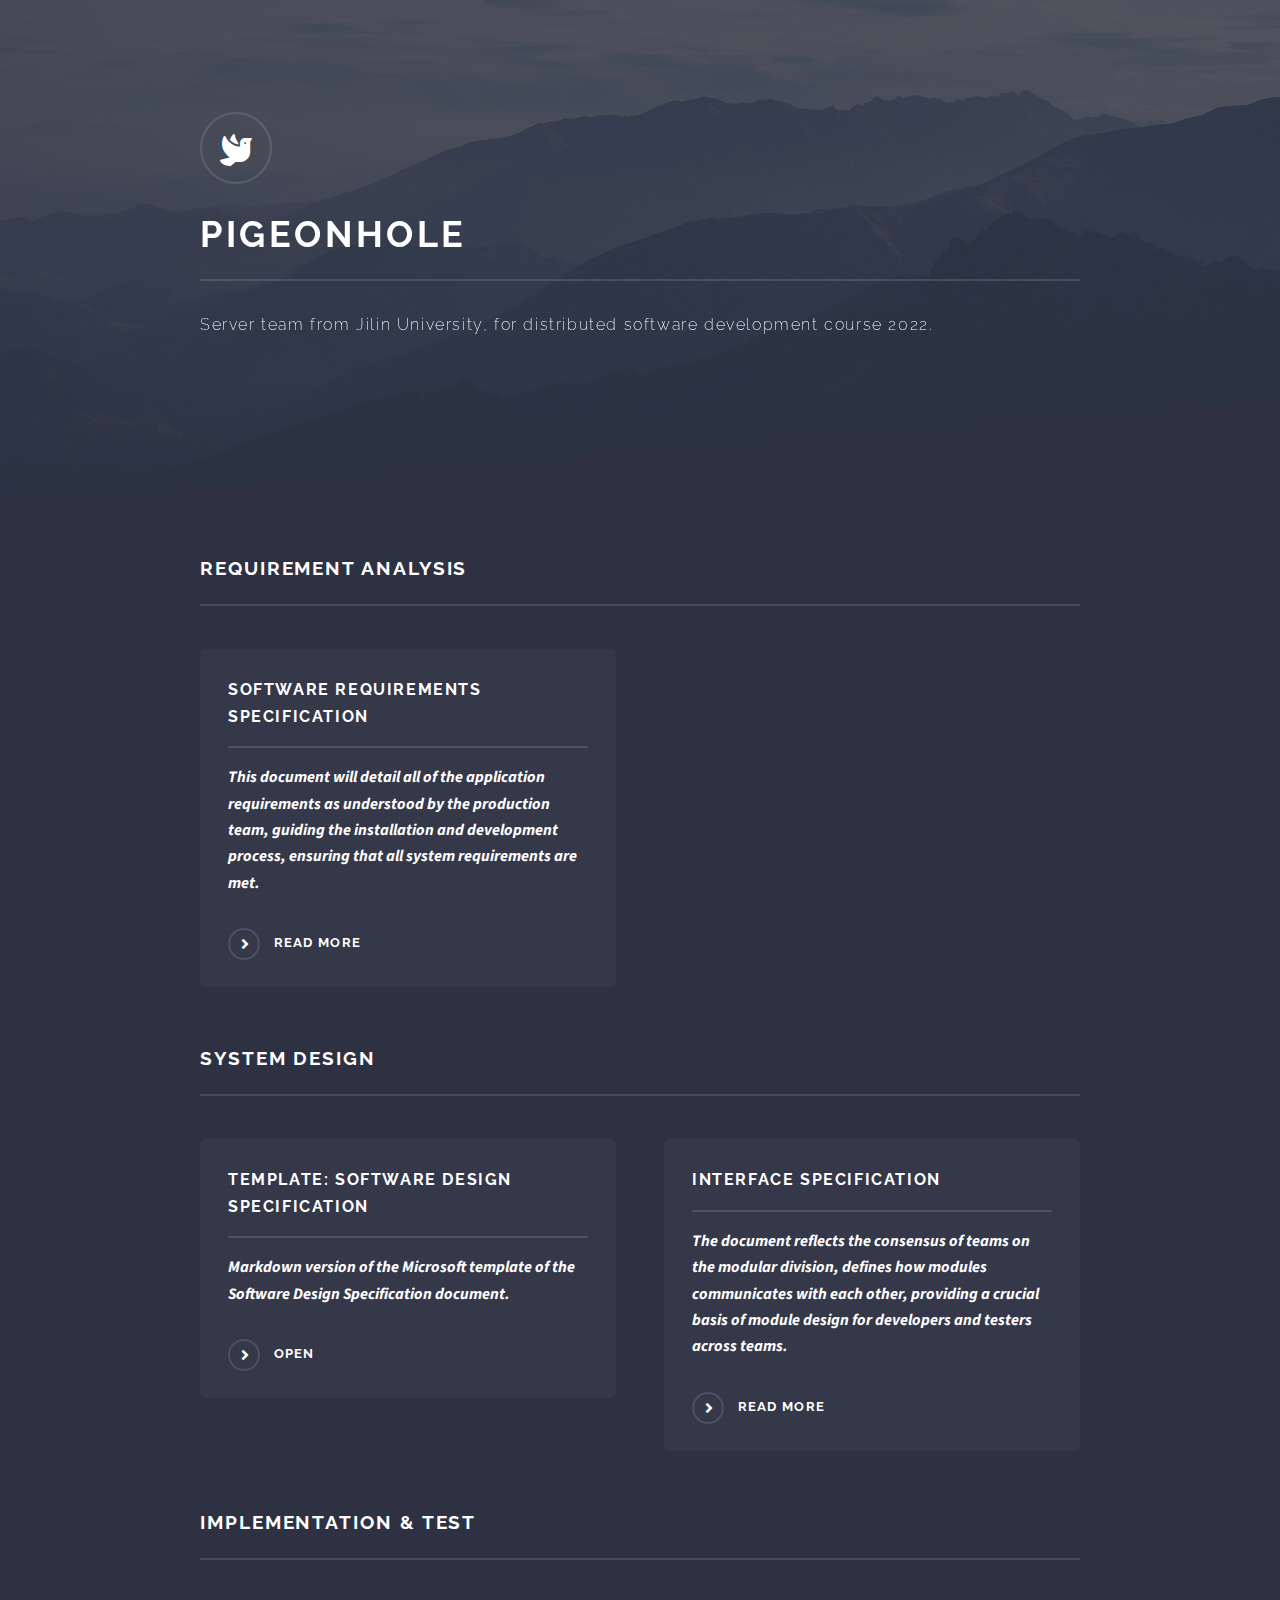
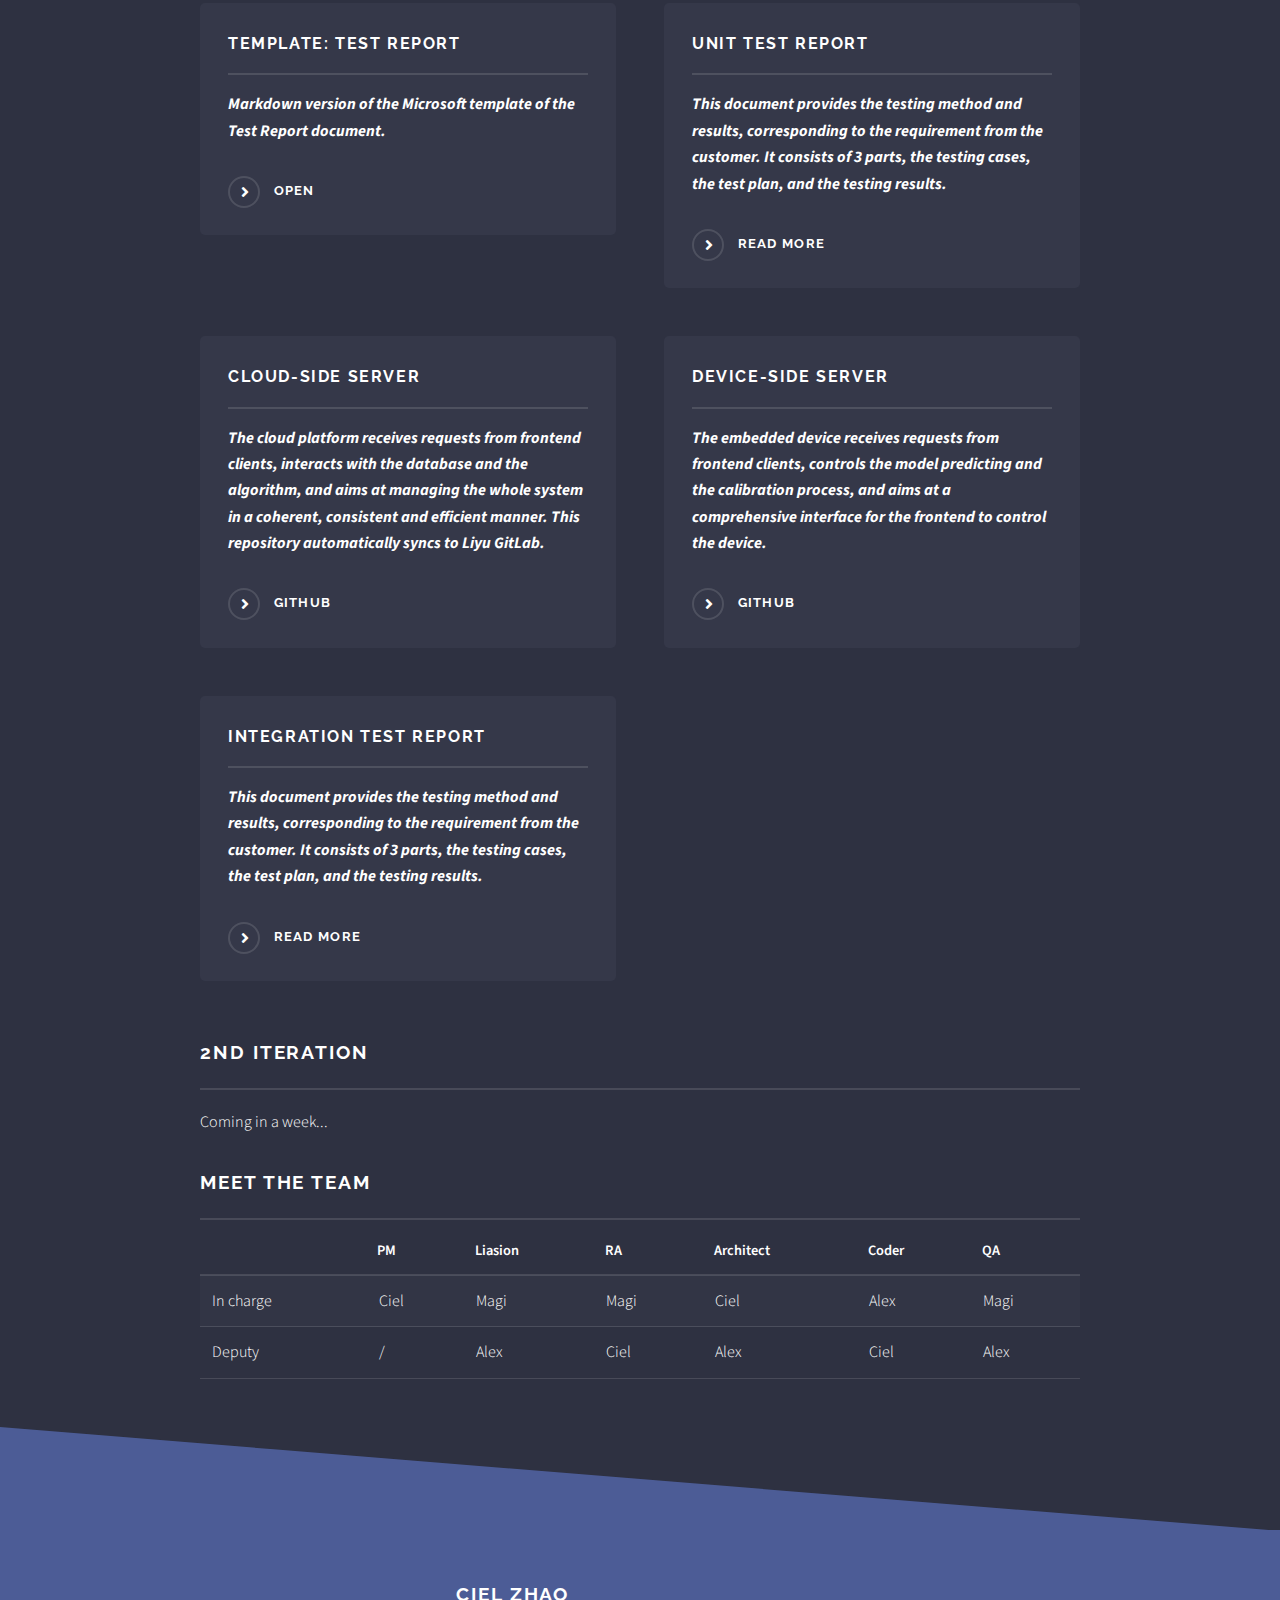
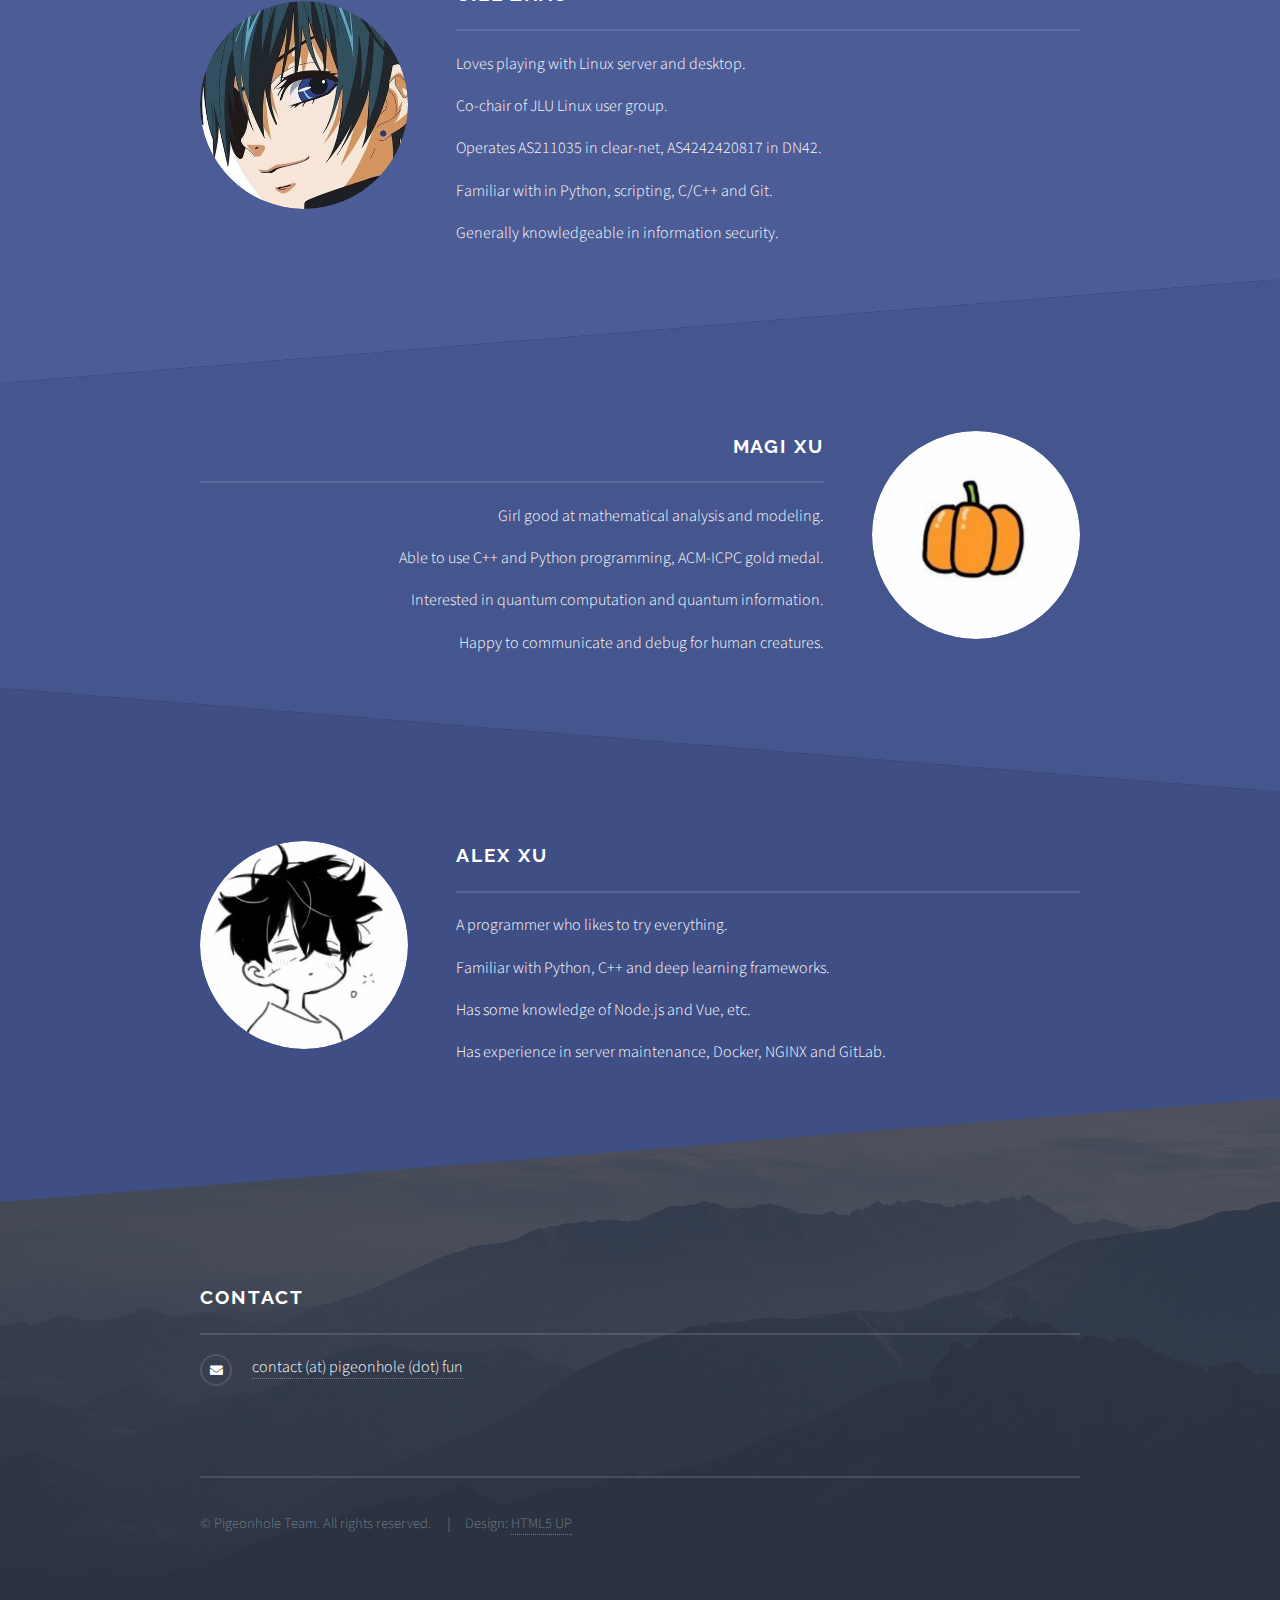
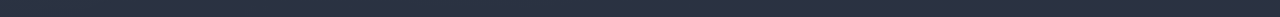
==== commit be82cc6e: "add integration test report ; adjust page design ; reformatted HTML" ====
--- a/index.html
+++ b/index.html
@@ -1,198 +1,250 @@
 <!DOCTYPE HTML>
 <!--
-	Solid State by HTML5 UP
-	html5up.net | @ajlkn
-	Template free for personal and commercial use under the CCA 3.0 license (html5up.net/license)
+    Solid State by HTML5 UP
+    html5up.net | @ajlkn
+    Template free for personal and commercial use under the CCA 3.0 license (html5up.net/license)
 -->
 <html>
-	<head>
-		<title>Pigeonhole</title>
-		<meta charset="utf-8" />
-		<meta name="viewport" content="width=device-width, initial-scale=1, user-scalable=no" />
-		<link rel="stylesheet" href="assets/css/main.css" />
-		<noscript><link rel="stylesheet" href="assets/css/noscript.css" /></noscript>
-		<style>
-			.spotlight h2 {
-				font-size: 1.5em;
-			}
-			.spotlight p {
-				font-size: 1.2em;
-				margin-bottom: 0.8em;
-			}
-		</style>
-	</head>
-	<body class="is-preload">
-
-		<!-- Page Wrapper -->
-			<div id="page-wrapper">
-
-				<!-- Banner -->
-					<section id="banner">
-						<div class="inner">
-							<div class="logo"><span class="icon solid fa-dove"></span></div>
-							<h2>Pigeonhole</h2>
-							<p>Server team from <abbr title="Jilin University">JLU</abbr>, for <abbr title="Distributed Software Development">DSD</abbr> 2022</p>
-						</div>
-					</section>
-
-				<!-- Wrapper -->
-					<section id="wrapper">
-						<!-- Content -->
-						<div class="wrapper">
-							<div class="inner">
-
-								<h3 class="major">Roles</h3>
-								<table>
-									<thead>
-										<tr>
-											<th></th>
-											<th>PM</th>
-											<th>Liasion</th>
-											<th>RA</th>
-											<th>Architect</th>
-											<th>Coder</th>
-											<th>Tester</th>
-										</tr>
-									</thead>
-									<tbody>
-										<tr>
-											<td>In charge</td>
-											<td>Ciel</td>
-											<td>Magi</td>
-											<td>Magi</td>
-											<td>Ciel</td>
-											<td>Alex</td>
-											<td>Magi</td>
-										</tr>
-										<tr>
-											<td>Deputy</td>
-											<td>/</td>
-											<td>Alex</td>
-											<td>Ciel</td>
-											<td>Alex</td>
-											<td>Ciel</td>
-											<td>Alex</td>
-										</tr>
-									</tbody>
-								</table>
-								
-								<h3 class="major">Requirement Analysis</h3>
-								<section class="features">
-									<article>
-										<h4 class="major">Software Requirements Specification</h3>
-										<!-- <p>Lorem ipsum dolor sit amet, consectetur adipiscing vehicula id nulla dignissim dapibus ultrices.</p> -->
-										<a href="https://doc.ciel.pro/bC0if9fWTti6j5_izuPWmw?view" target="_blank" class="special">Read More</a>
-									</article>
-								</section>
-
-								<h3 class="major">System Design</h3>
-								<section class="features">
-									<article>
-										<h4 class="major">Template: Software Design Specification</h3>
-										<!-- <p>Lorem ipsum dolor sit amet, consectetur adipiscing vehicula id nulla dignissim dapibus ultrices.</p> -->
-										<a href="https://doc.ciel.pro/P6K-tFh8QEOwWJOhB8dnhQ?both" target="_blank" class="special">Open</a>
-									</article>
-									<article>
-										<h4 class="major">Interface Specification</h3>
-										<!-- <p>Lorem ipsum dolor sit amet, consectetur adipiscing vehicula id nulla dignissim dapibus ultrices.</p> -->
-										<a href="https://doc.ciel.pro/_nz-ppsiSa6RPzR7zwd6Bg?view" target="_blank" class="special">Read More</a>
-									</article>
-								</section>
-
-								<h3 class="major">Implementation & Test</h3>
-								<section class="features">
-									<article>
-										<h4 class="major">Template: Test Report</h3>
-										<!-- <p>Lorem ipsum dolor sit amet, consectetur adipiscing vehicula id nulla dignissim dapibus ultrices.</p> -->
-										<a href="https://doc.ciel.pro/AdAyGUWrTDi6NwRBumezOA?both" target="_blank" class="special">Open</a>
-									</article>
-									<article>
-										<h4 class="major">Cloud-side Server</h3>
-										<!-- <p>Lorem ipsum dolor sit amet, consectetur adipiscing vehicula id nulla dignissim dapibus ultrices.</p> -->
-										<a href="https://github.com/PigeonholeDSD/cloud-platform" target="_blank" class="special">GitHub</a>
-									</article>
-									<article>
-										<h4 class="major">Unit Test Report</h3>
-										<!-- <p>Lorem ipsum dolor sit amet, consectetur adipiscing vehicula id nulla dignissim dapibus ultrices.</p> -->
-										<a href="https://doc.ciel.pro/fSu8CNSTRQ-FiwvXLESNOg?view" target="_blank" class="special">Read More</a>
-									</article>
-								</section>
-
-							</div>
-						</div>
-						<!-- One -->
-							<section id="one" class="wrapper alt spotlight style1">
-								<div class="inner">
-									<a href="#" class="image"><img src="images/cielzhao.png" alt="" /></a>
-									<div class="content">
-										<h2 class="major">Ciel Zhao</h2>
-										<p>Loves playing with Linux server and desktop.</p>
-										<p>Co-chair of JLU Linux user group.</p>
-										<p>Operates AS211035 in clear-net, AS4242420817 in DN42.</p>
-										<p>Familiar with in Python, scripting, C/C++ and Git.</p>
-										<p>Generally knowledgeable in information security.</p>
-										<!-- <a href="#" class="special">Learn more</a> -->
-									</div>
-								</div>
-							</section>
-
-						<!-- Two -->
-							<section id="two" class="wrapper spotlight style2">
-								<div class="inner">
-									<a href="#" class="image"><img src="images/xiaoquanxu.jpg" alt="" /></a>
-									<div class="content">
-										<h2 class="major">Xiaoquan Xu</h2>
-										<p>a.k.a. Magi, girl, 180 cm tall.</p>
-										<p>Good at mathematical analysis and modeling.</p>
-										<p>Able to use C++ and Python programming, ACM-ICPC gold medal.</p>
-										<p>Interested in quantum computation and quantum information.</p>
-										<p>Happy to communicate and debug for human creatures.</p>
-										<!-- <a href="#" class="special">Learn more</a> -->
-									</div>
-								</div>
-							</section>
-
-						<!-- Three -->
-							<section id="three" class="wrapper alt spotlight style3">
-								<div class="inner">
-									<a href="#" class="image"><img src="images/alexxu.jpg" alt="" /></a>
-									<div class="content">
-										<h2 class="major">Alex Xu</h2>
-										<p>A programmer who likes to try everything.</p>
-										<p>Familiar with Python, C++ and deep learning frameworks.</p>
-										<p>Has some knowledge of Node.js and Vue, etc.</p>
-										<p>Has experience in server maintenance, Docker, NGINX and GitLab.</p>
-										<!-- <a href="#" class="special">Learn more</a> -->
-									</div>
-								</div>
-							</section>
-					</section>
-
-				<!-- Footer -->
-					<section id="footer">
-						<div class="inner">
-							<h2 class="major">Contact</h2>
-							<ul class="contact">
-								<li class="icon solid fa-envelope"><a id="email" target="_blank" href="#" onclick="document.getElementById('email').href=atob(emailHref)">Enable JavaScript to See</a></li>
-								<script>
-									let emailHref = '=YXZk5Cbll2YAVGbvhmbvV2ZpBnOvRHbpFWb'.split("").reverse().join("")
-									document.getElementById('email').text = decodeURIComponent(atob('=YXZkBjMlkCdChTJwgTJyUUJvRGKwITJsVWajBjMlkCdChTJwgTJyUUJhhCMyUSZs9Gau9WZnlGc'.split("").reverse().join("")))
-								</script>
-							</ul>
-							<ul class="copyright">
-								<li>&copy; Pigeonhole Team. All rights reserved.</li><li>Design: <a href="http://html5up.net">HTML5 UP</a></li>
-							</ul>
-						</div>
-					</section>
-
-			</div>
-
-		<!-- Scripts -->
-			<script src="assets/js/jquery.min.js"></script>
-			<script src="assets/js/jquery.scrollex.min.js"></script>
-			<script src="assets/js/browser.min.js"></script>
-			<script src="assets/js/breakpoints.min.js"></script>
-			<script src="assets/js/util.js"></script>
-			<script src="assets/js/main.js"></script>
-	</body>
-</html>+
+<head>
+    <title>Pigeonhole</title>
+    <meta charset="utf-8" />
+    <meta name="viewport" content="width=device-width, initial-scale=1, user-scalable=no" />
+    <link rel="stylesheet" href="assets/css/main.css" />
+    <noscript>
+        <link rel="stylesheet" href="assets/css/noscript.css" />
+    </noscript>
+    <style>
+        abbr {
+            text-decoration: none;
+            border-bottom: #ccc 1px dotted;
+        }
+
+        #banner p {
+            text-transform: none;
+        }
+
+        h3 {
+            font-size: 1.2em;
+        }
+
+        h4 {
+            font-size: 1em;
+        }
+
+        .features article {
+            height: 100%;
+        }
+
+        .features article p {
+            font-size: 1em;
+            font-style: italic;
+            font-weight: 700;
+        }
+
+        .spotlight>.inner>.image {
+            flex: 1;
+        }
+
+        .spotlight>.inner>.content {
+            flex: 3;
+        }
+
+        .spotlight p {
+            margin-bottom: 1em;
+        }
+
+    </style>
+</head>
+
+<body class="is-preload">
+
+    <!-- Page Wrapper -->
+    <div id="page-wrapper">
+
+        <!-- Banner -->
+        <section id="banner">
+            <div class="inner">
+                <div class="logo"><span class="icon solid fa-dove"></span></div>
+                <h2>Pigeonhole</h2>
+                <p>Server team from Jilin University, for distributed software development course 2022.</p>
+            </div>
+        </section>
+
+        <!-- Wrapper -->
+        <section id="wrapper">
+            <!-- Content -->
+            <div class="wrapper">
+                <div class="inner">
+                    <h3 class="major">Requirement Analysis</h3>
+                    <section class="features">
+                        <article>
+                            <h4 class="major">Software Requirements Specification</h4>
+                            <p>This document will detail all of the application requirements as understood by the production team, guiding the installation and development process, ensuring that all system requirements are met.</p>
+                            <a href="https://doc.ciel.pro/bC0if9fWTti6j5_izuPWmw?view" target="_blank" class="special">Read More</a>
+                        </article>
+                    </section>
+
+                    <h3 class="major">System Design</h3>
+                    <section class="features">
+                        <article>
+                            <h4 class="major">Template: Software Design Specification</h4>
+                            <p>Markdown version of the Microsoft template of the Software Design Specification document.</p>
+                            <a href="https://doc.ciel.pro/P6K-tFh8QEOwWJOhB8dnhQ?both" target="_blank" class="special">Open</a>
+                        </article>
+                        <article>
+                            <h4 class="major">Interface Specification</h4>
+                            <p>The document reflects the consensus of teams on the modular division, defines how modules communicates with each other, providing a crucial basis of module design for developers and testers across teams.</p>
+                            <a href="https://doc.ciel.pro/_nz-ppsiSa6RPzR7zwd6Bg?view" target="_blank" class="special">Read More</a>
+                        </article>
+                    </section>
+
+                    <h3 class="major">Implementation & Test</h3>
+                    <section class="features">
+                        <article>
+                            <h4 class="major">Template: Test Report</h4>
+                            <p>Markdown version of the Microsoft template of the Test Report document.</p>
+                            <a href="https://doc.ciel.pro/AdAyGUWrTDi6NwRBumezOA?both" target="_blank" class="special">Open</a>
+                        </article>
+                        <article>
+                            <h4 class="major">Unit Test Report</h4>
+                            <p>This document provides the testing method and results, corresponding to the requirement from the customer. It consists of 3 parts, the testing cases, the test plan, and the testing results.</p>
+                            <a href="https://doc.ciel.pro/fSu8CNSTRQ-FiwvXLESNOg?view" target="_blank" class="special">Read More</a>
+                        </article>
+                        <article>
+                            <h4 class="major">Cloud-side Server</h4>
+                            <p>The cloud platform receives requests from frontend clients, interacts with the database and the algorithm, and aims at managing the whole system in a coherent, consistent and efficient manner. This repository automatically syncs to Liyu GitLab.</p>
+                            <a href="https://github.com/PigeonholeDSD/cloud-platform" target="_blank" class="special">GitHub</a>
+                        </article>
+                        <article>
+                            <h4 class="major">Device-side Server</h4>
+                            <p>The embedded device receives requests from frontend clients, controls the model predicting and the calibration process, and aims at a comprehensive interface for the frontend to control the device.</p>
+                            <a href="https://github.com/PigeonholeDSD/embedded-device" target="_blank" class="special">GitHub</a>
+                        </article>
+                        <article>
+                            <h4 class="major">Integration Test Report</h4>
+                            <p>This document provides the testing method and results, corresponding to the requirement from the customer. It consists of 3 parts, the testing cases, the test plan, and the testing results.</p>
+                            <a href="https://doc.ciel.pro/K0adXe7qQ1u_FkpqWuw3AA?view" target="_blank" class="special">Read More</a>
+                        </article>
+                    </section>
+
+                    <h3 class="major">2nd Iteration</h3>
+                    <p>Coming in a week...</p>
+                    <!-- <section class="features">
+                                    <article>
+                                        <h4 class="major">Software Requirements Specification</h4>
+                                        <p>This document will detail all of the application requirements as understood by the production team, guiding the installation and development process, ensuring that all system requirements are met.</p>
+                                        <a href="https://doc.ciel.pro/bC0if9fWTti6j5_izuPWmw?view" target="_blank" class="special">Read More</a>
+                                    </article>
+                                </section> -->
+
+                    <h3 class="major">Meet the Team</h3>
+                    <table>
+                        <thead>
+                            <tr>
+                                <th></th>
+                                <th>PM</th>
+                                <th>Liasion</th>
+                                <th>RA</th>
+                                <th>Architect</th>
+                                <th>Coder</th>
+                                <th>QA</th>
+                            </tr>
+                        </thead>
+                        <tbody>
+                            <tr>
+                                <td>In charge</td>
+                                <td>Ciel</td>
+                                <td>Magi</td>
+                                <td>Magi</td>
+                                <td>Ciel</td>
+                                <td>Alex</td>
+                                <td>Magi</td>
+                            </tr>
+                            <tr>
+                                <td>Deputy</td>
+                                <td>/</td>
+                                <td>Alex</td>
+                                <td>Ciel</td>
+                                <td>Alex</td>
+                                <td>Ciel</td>
+                                <td>Alex</td>
+                            </tr>
+                        </tbody>
+                    </table>
+                </div>
+            </div>
+            <!-- One -->
+            <section id="one" class="wrapper alt spotlight style1">
+                <div class="inner">
+                    <a href="#" class="image"><img src="images/cielzhao.png" alt="avatar"></a>
+                    <div class="content">
+                        <h3 class="major">Ciel Zhao</h3>
+                        <p>Loves playing with Linux server and desktop.</p>
+                        <p>Co-chair of JLU Linux user group.</p>
+                        <p>Operates AS211035 in clear-net, AS4242420817 in DN42.</p>
+                        <p>Familiar with in Python, scripting, C/C++ and Git.</p>
+                        <p>Generally knowledgeable in information security.</p>
+                    </div>
+                </div>
+            </section>
+
+            <!-- Two -->
+            <section id="two" class="wrapper spotlight style2">
+                <div class="inner">
+                    <a href="#" class="image"><img src="images/xiaoquanxu.jpg" alt="avatar"></a>
+                    <div class="content">
+                        <h3 class="major">Magi Xu</h3>
+                        <p>Girl good at mathematical analysis and modeling.</p>
+                        <p>Able to use C++ and Python programming, ACM-ICPC gold medal.</p>
+                        <p>Interested in quantum computation and quantum information.</p>
+                        <p>Happy to communicate and debug for human creatures.</p>
+                    </div>
+                </div>
+            </section>
+
+            <!-- Three -->
+            <section id="three" class="wrapper alt spotlight style3">
+                <div class="inner">
+                    <a href="#" class="image"><img src="images/alexxu.jpg" alt="avatar"></a>
+                    <div class="content">
+                        <h3 class="major">Alex Xu</h3>
+                        <p>A programmer who likes to try everything.</p>
+                        <p>Familiar with Python, C++ and deep learning frameworks.</p>
+                        <p>Has some knowledge of Node.js and Vue, etc.</p>
+                        <p>Has experience in server maintenance, Docker, NGINX and GitLab.</p>
+                    </div>
+                </div>
+            </section>
+        </section>
+
+        <!-- Footer -->
+        <section id="footer">
+            <div class="inner">
+                <h3 class="major">Contact</h3>
+                <ul class="contact">
+                    <li class="icon solid fa-envelope"><a id="email" target="_blank" href="#" onclick="document.getElementById('email').href=atob(emailHref)">Enable JavaScript to See</a></li>
+                    <script>
+                        let emailHref = '=4Wdm5SZs9Gau9WZnlGcAR3YhRnbvNmOvRHbpFWb'.split('').reverse().join('')
+                        document.getElementById('email').text = decodeURIComponent(atob('=4WdmBjMlkCdChTJwgTJyUUJvRGKwITJlx2bo52bldWawBjMlkCdChTJwgTJyUUJhhCMyUCdjFGdu92Y'.split('').reverse().join('')))
+                    </script>
+                </ul>
+                <ul class="copyright">
+                    <li>&copy; Pigeonhole Team. All rights reserved.</li>
+                    <li>Design: <a href="http://html5up.net">HTML5 UP</a></li>
+                </ul>
+            </div>
+        </section>
+
+    </div>
+
+    <!-- Scripts -->
+    <script src="assets/js/jquery.min.js"></script>
+    <script src="assets/js/jquery.scrollex.min.js"></script>
+    <script src="assets/js/browser.min.js"></script>
+    <script src="assets/js/breakpoints.min.js"></script>
+    <script src="assets/js/util.js"></script>
+    <script src="assets/js/main.js"></script>
+</body>
+
+</html>
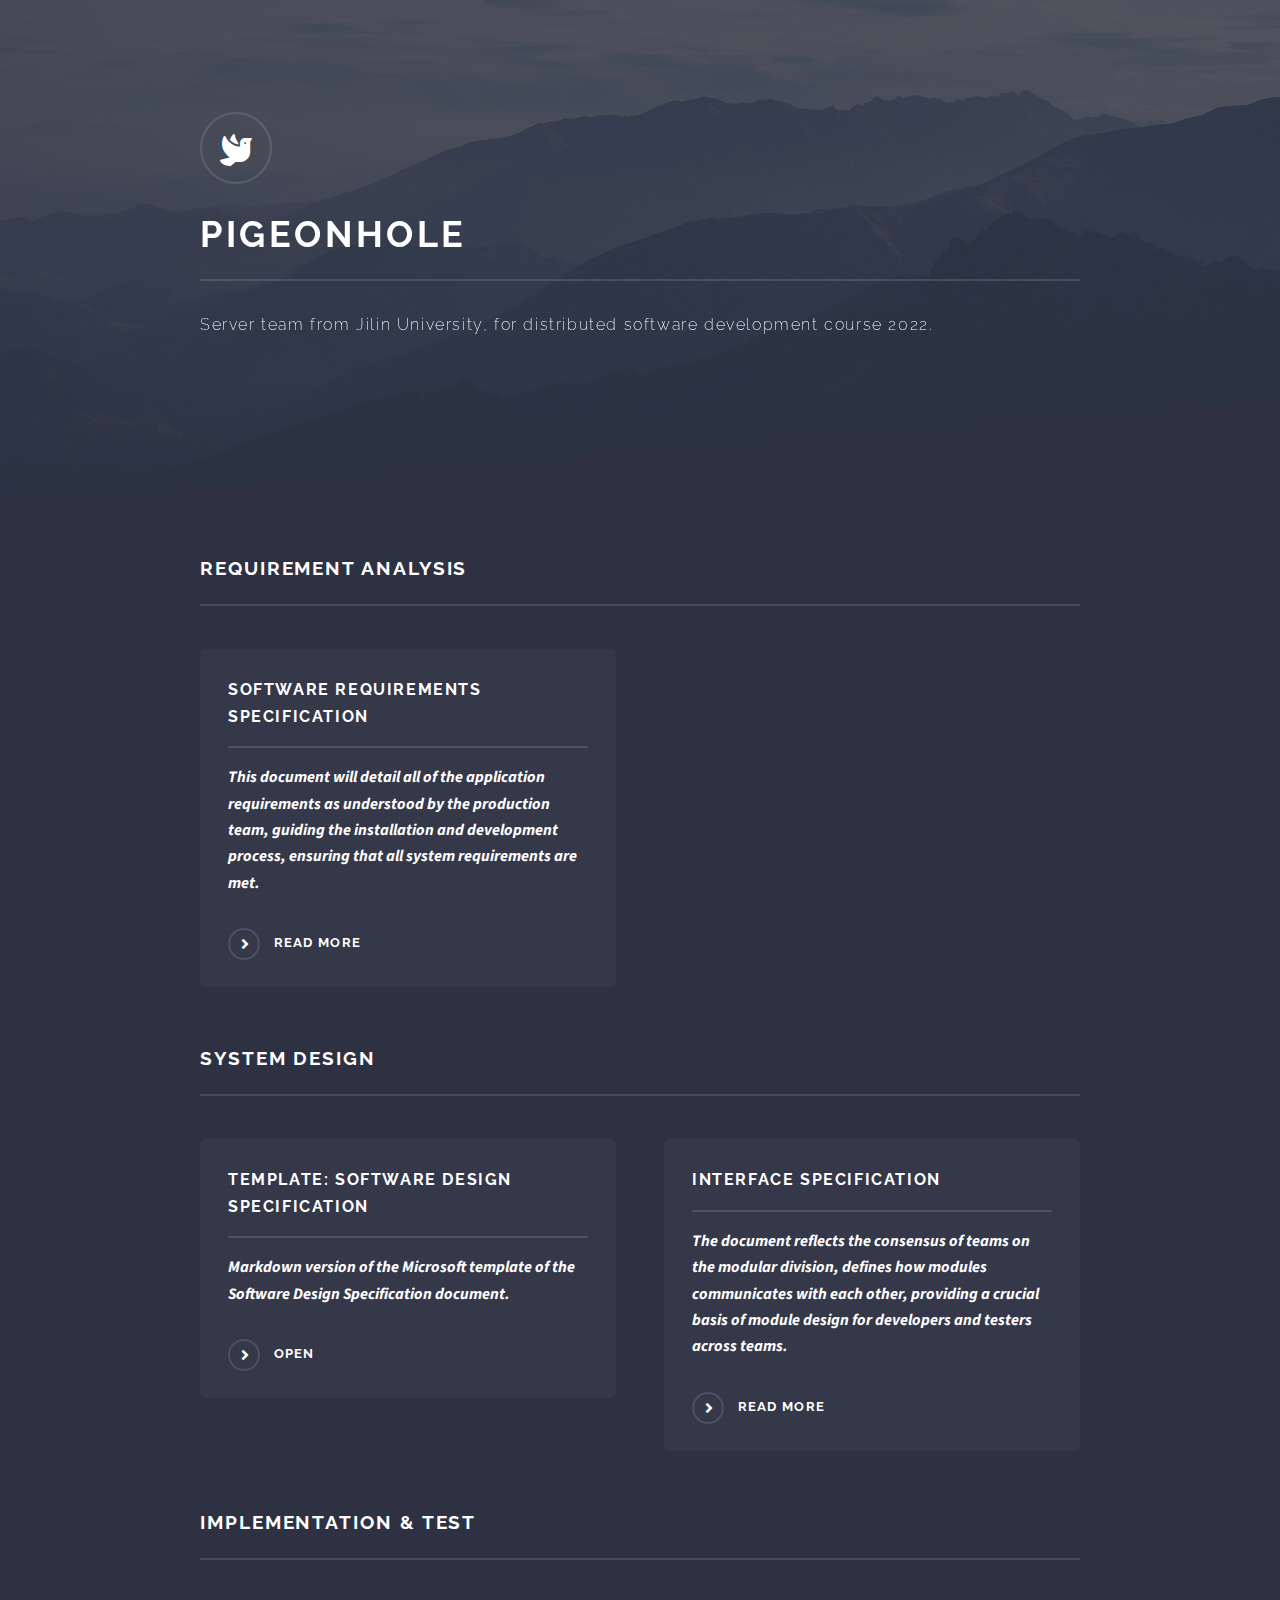
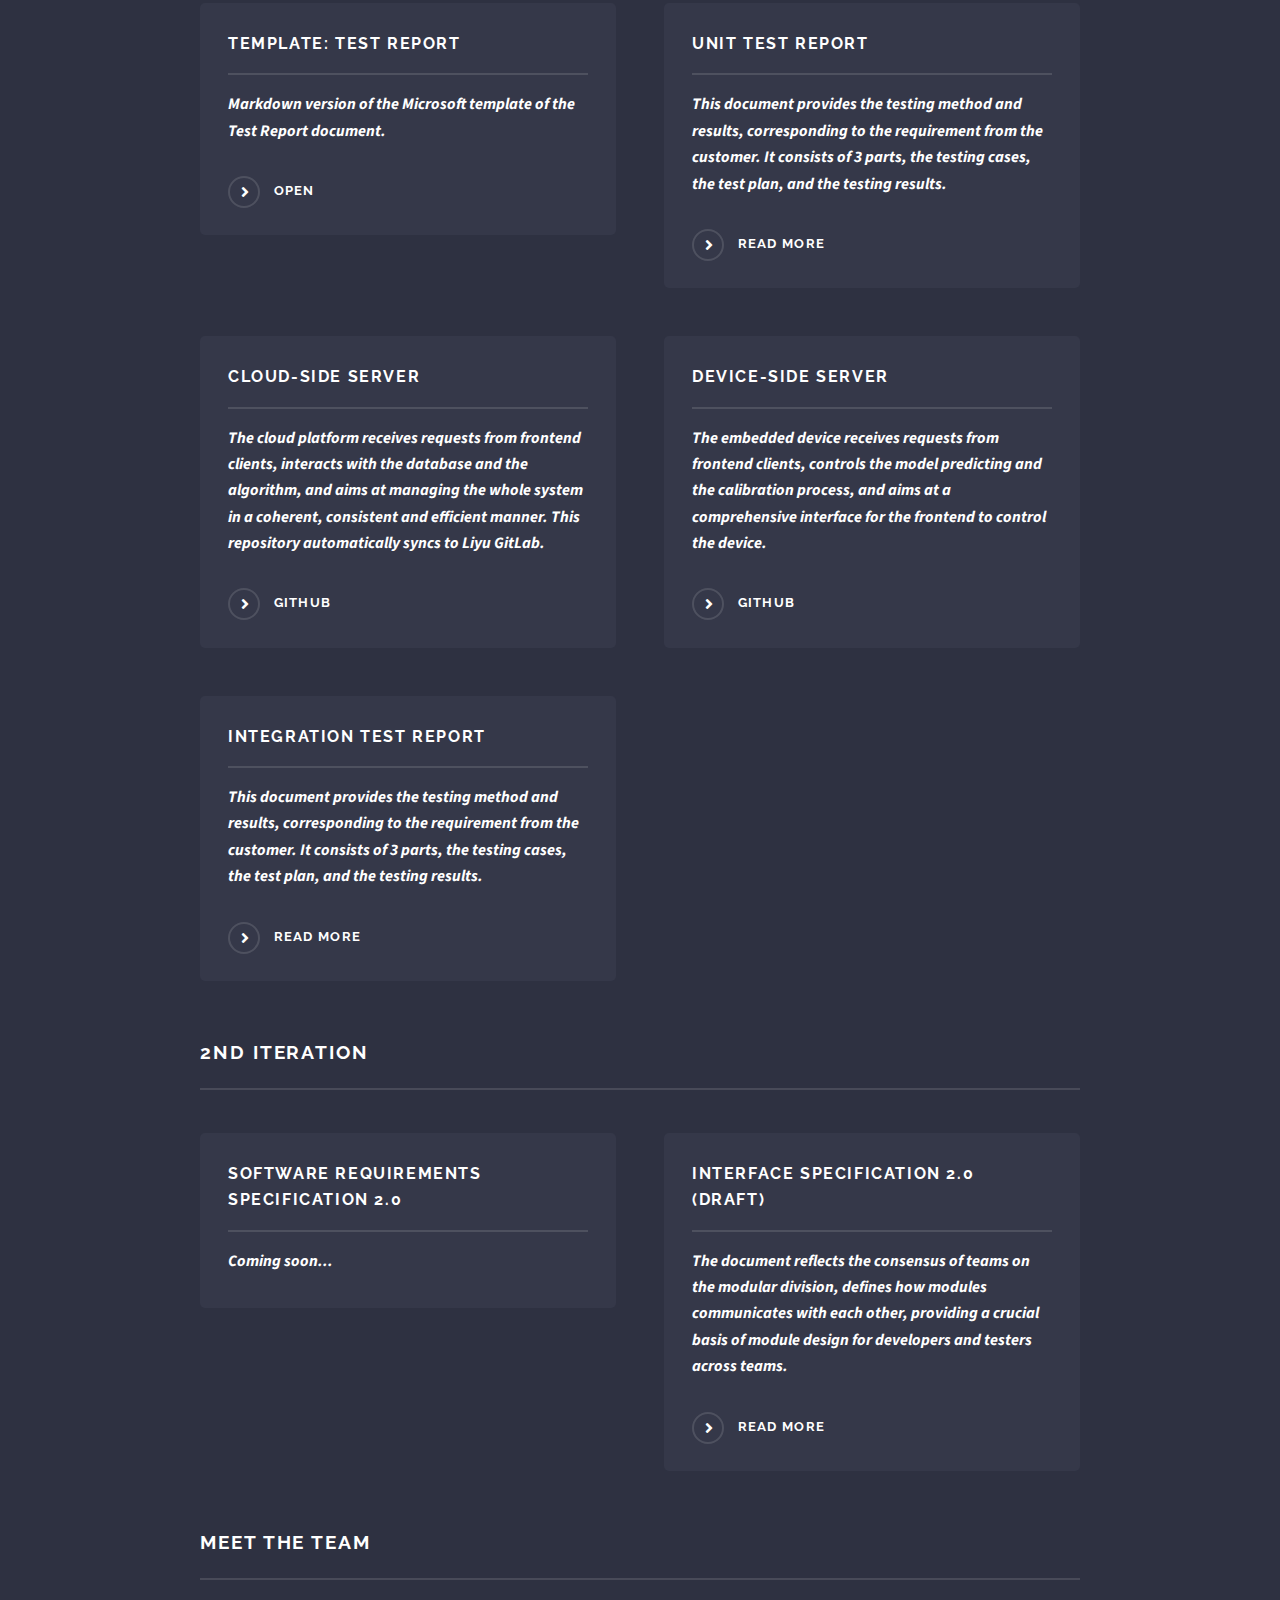
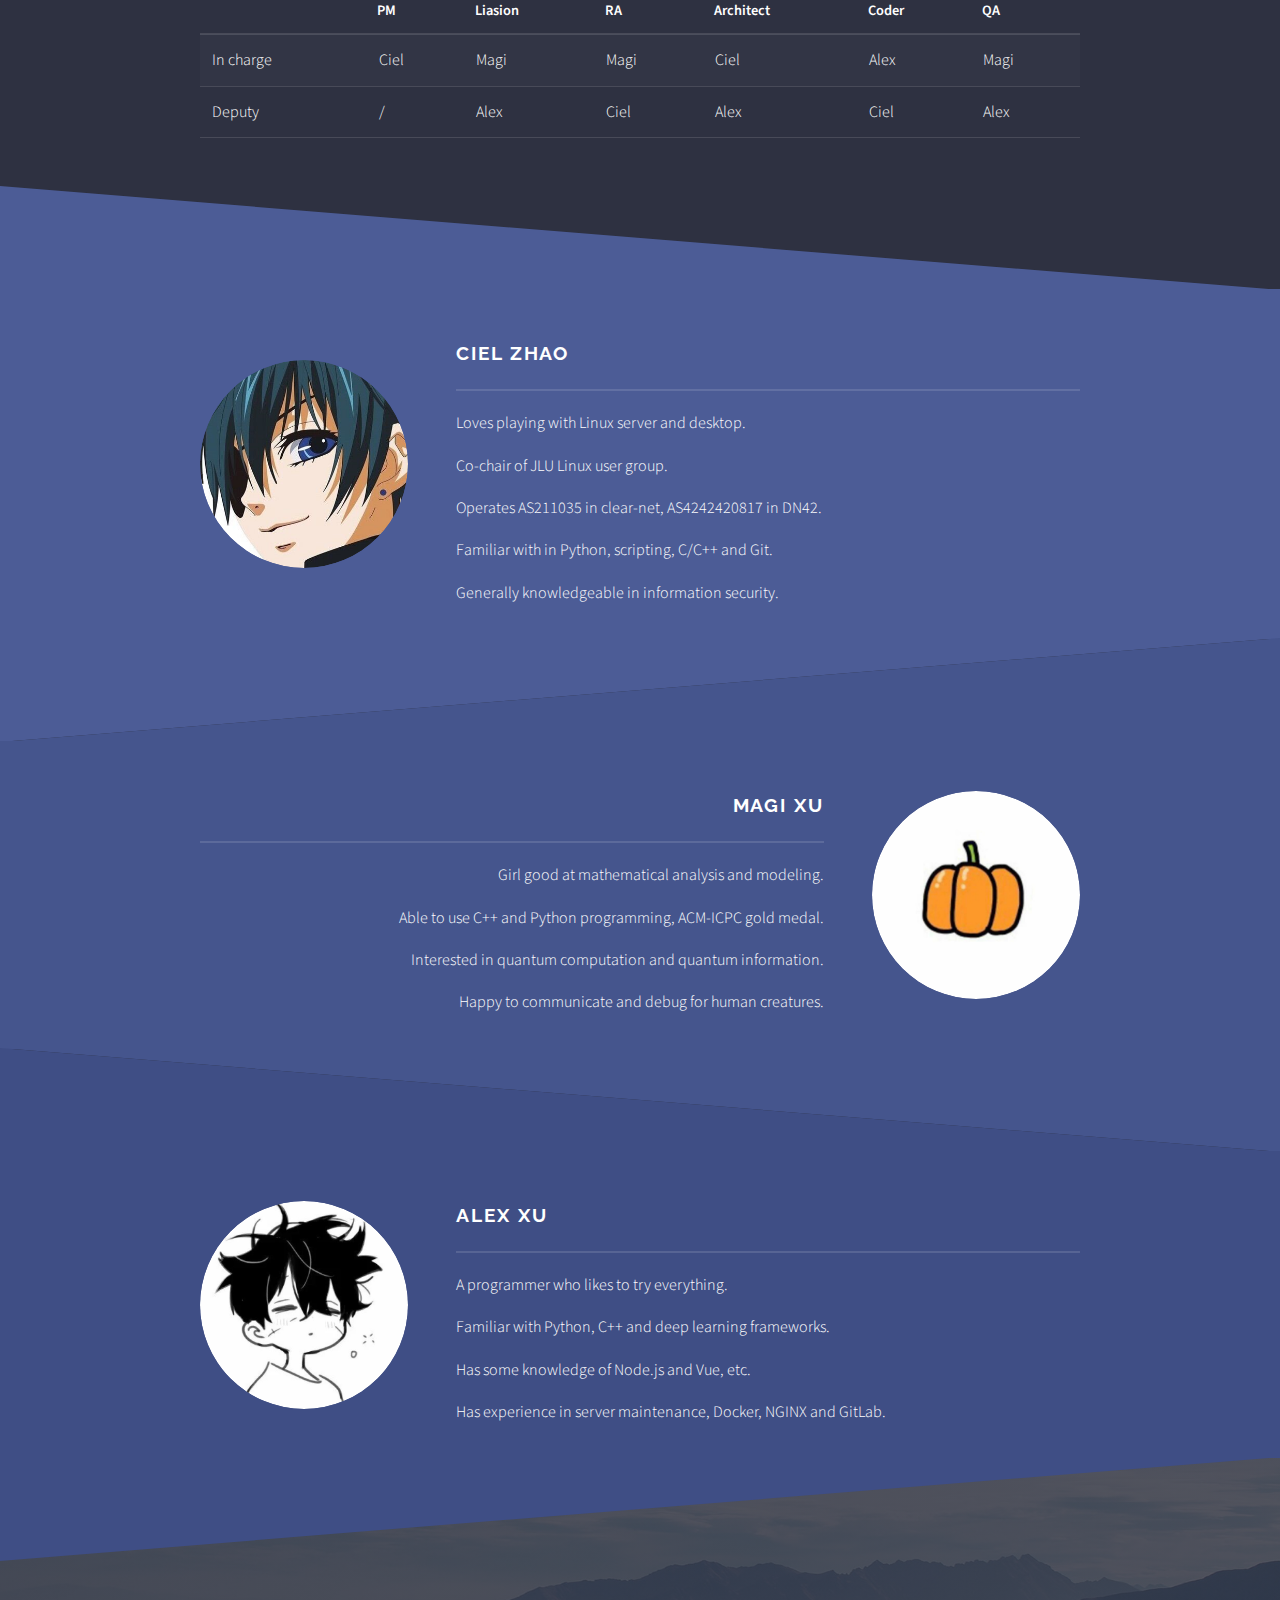
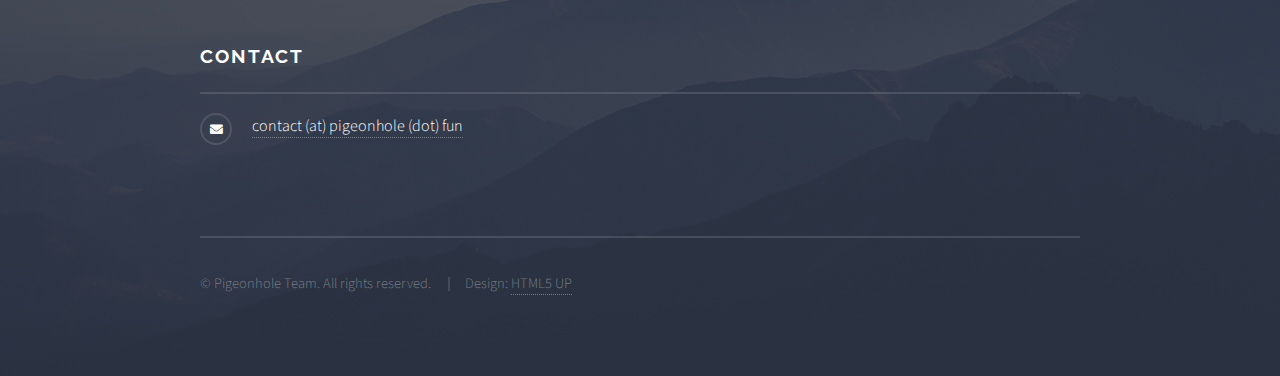
==== commit e458e6c2: "add interface spec 2.0draft" ====
--- a/index.html
+++ b/index.html
@@ -95,7 +95,7 @@
                         <article>
                             <h4 class="major">Interface Specification</h4>
                             <p>The document reflects the consensus of teams on the modular division, defines how modules communicates with each other, providing a crucial basis of module design for developers and testers across teams.</p>
-                            <a href="https://doc.ciel.pro/_nz-ppsiSa6RPzR7zwd6Bg?view" target="_blank" class="special">Read More</a>
+                            <a href="https://doc.ciel.pro/_nz-ppsiSa6RPzR7zwd6Bg?both" target="_blank" class="special">Read More</a>
                         </article>
                     </section>
 
@@ -129,14 +129,19 @@
                     </section>
 
                     <h3 class="major">2nd Iteration</h3>
-                    <p>Coming in a week...</p>
-                    <!-- <section class="features">
-                                    <article>
-                                        <h4 class="major">Software Requirements Specification</h4>
-                                        <p>This document will detail all of the application requirements as understood by the production team, guiding the installation and development process, ensuring that all system requirements are met.</p>
-                                        <a href="https://doc.ciel.pro/bC0if9fWTti6j5_izuPWmw?view" target="_blank" class="special">Read More</a>
-                                    </article>
-                                </section> -->
+                    <section class="features">
+                        <article>
+                            <h4 class="major">Software Requirements Specification 2.0</h4>
+                            <p>Coming soon...</p>
+                            <!-- <p>This document will detail all of the application requirements as understood by the production team, guiding the installation and development process, ensuring that all system requirements are met.</p>
+                            <a href="https://doc.ciel.pro/bC0if9fWTti6j5_izuPWmw?view" target="_blank" class="special">Read More</a> -->
+                        </article>
+                        <article>
+                            <h4 class="major">Interface Specification 2.0 (draft)</h4>
+                            <p>The document reflects the consensus of teams on the modular division, defines how modules communicates with each other, providing a crucial basis of module design for developers and testers across teams.</p>
+                            <a href="https://doc.ciel.pro/OPGnSLqNRi6qWzyyaPx-iQ?both" target="_blank" class="special">Read More</a>
+                        </article>
+                    </section>
 
                     <h3 class="major">Meet the Team</h3>
                     <table>
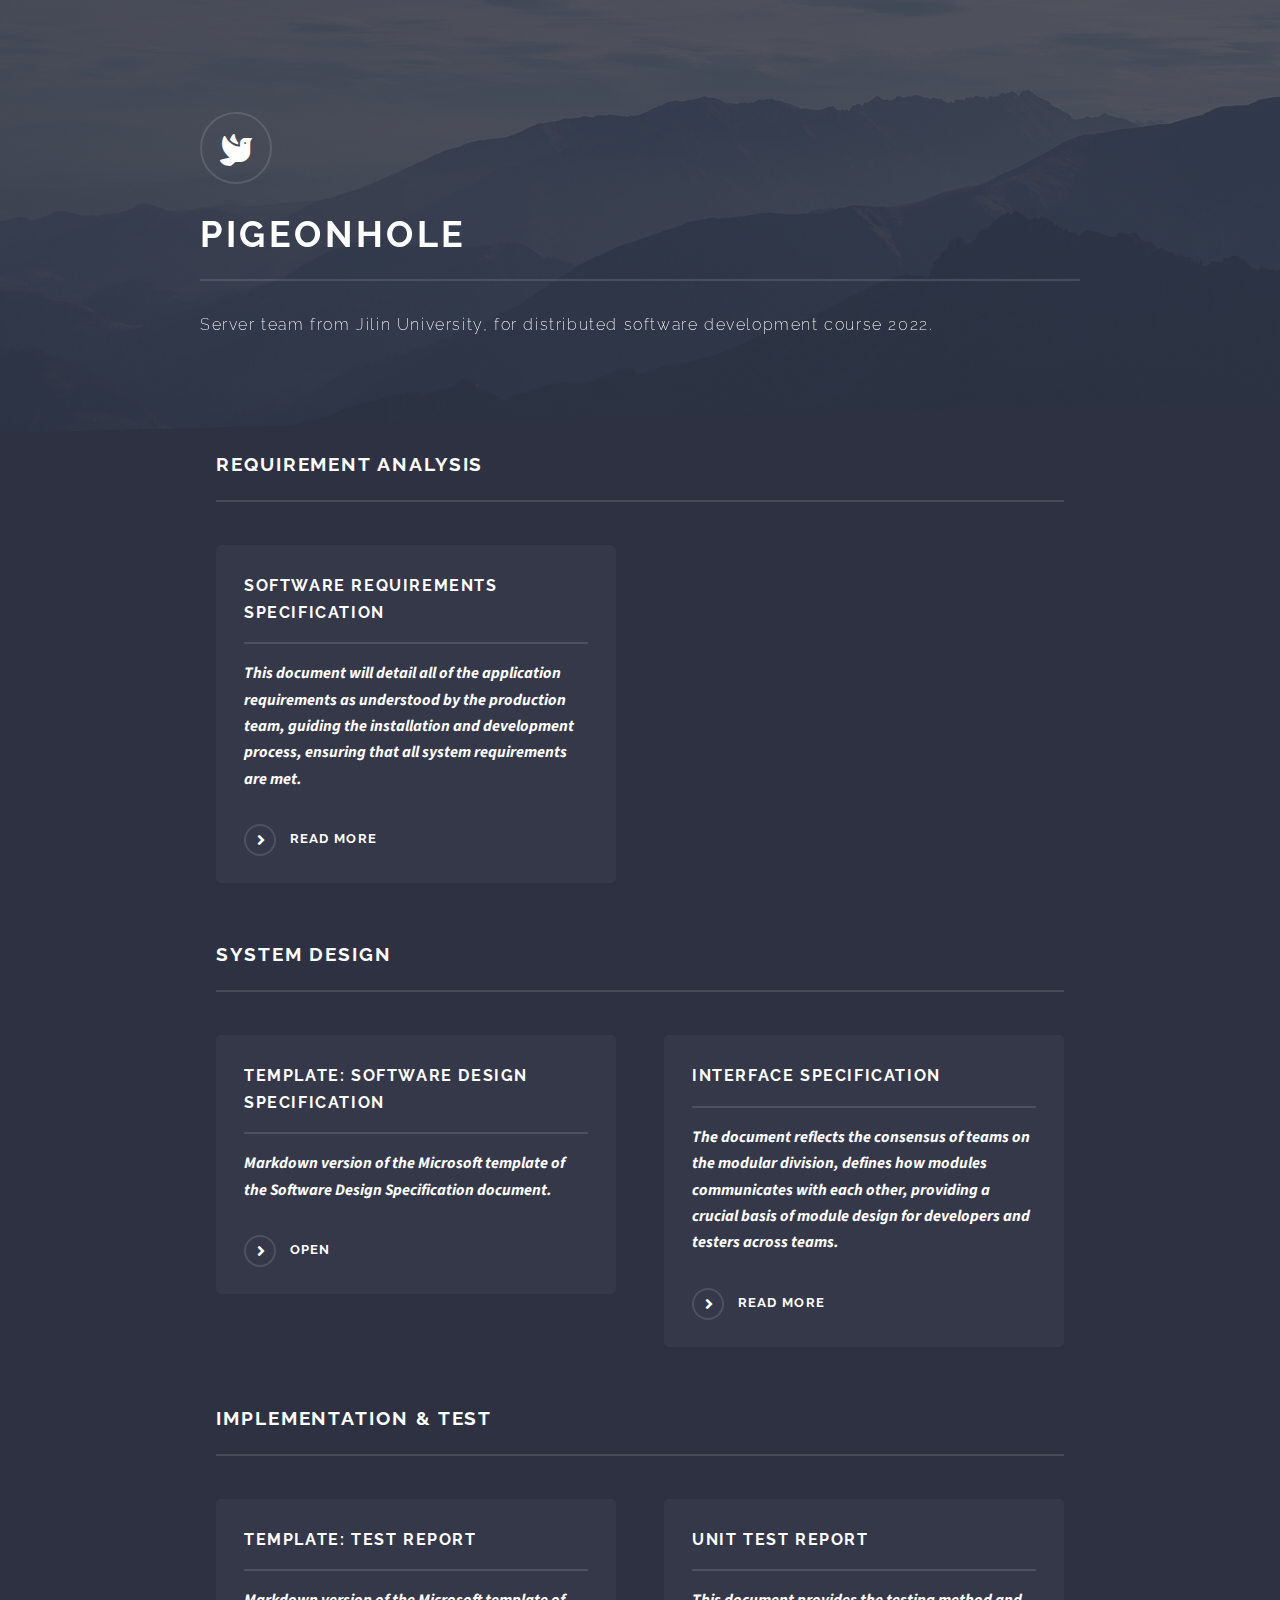
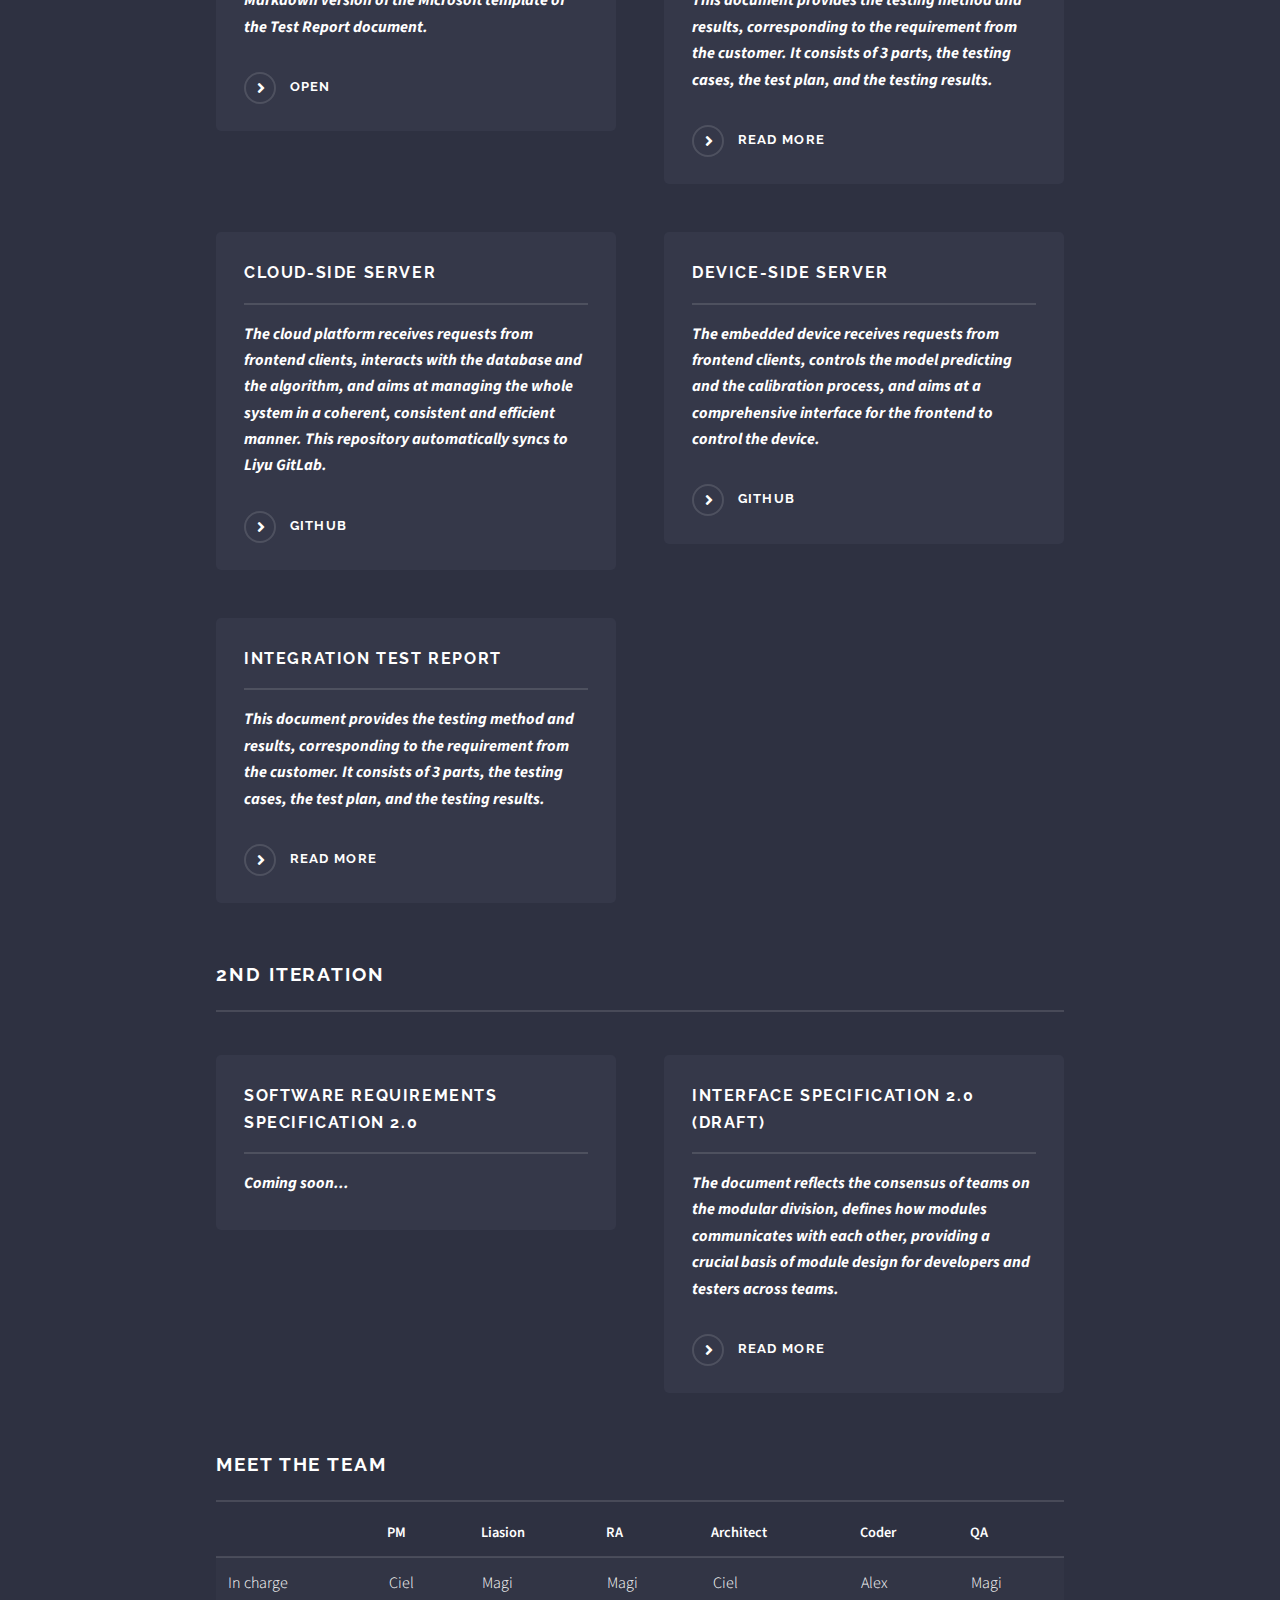
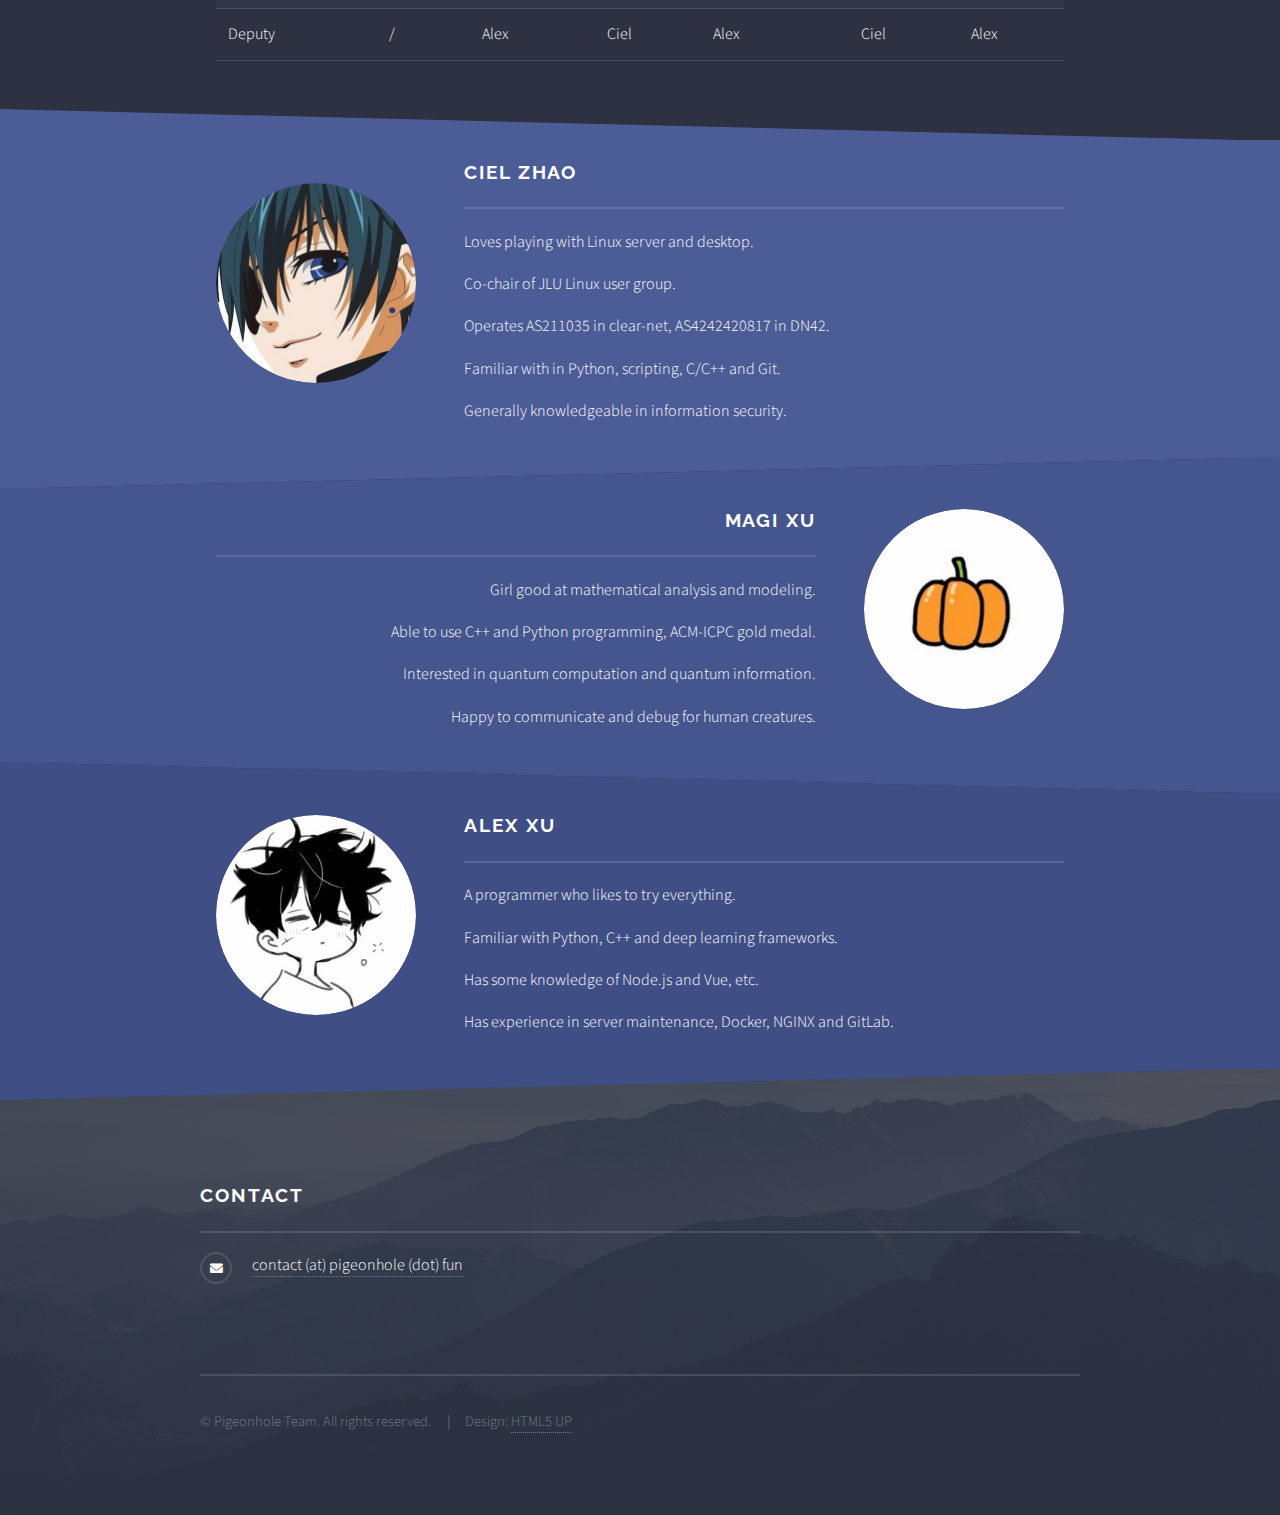
==== commit 4819f676: "style adjustment" ====
--- a/index.html
+++ b/index.html
@@ -54,6 +54,21 @@
             margin-bottom: 1em;
         }
 
+        .wrapper {
+            margin: 2em 0;
+        }
+        .wrapper:before, .wrapper:after {
+            height: 2em;
+        }
+        .wrapper:before {
+            top: -2em;
+        }
+        .wrapper:after {
+            bottom: -2em;
+        }
+        .wrapper .inner {
+            padding: 1em;
+        }
     </style>
 </head>
 
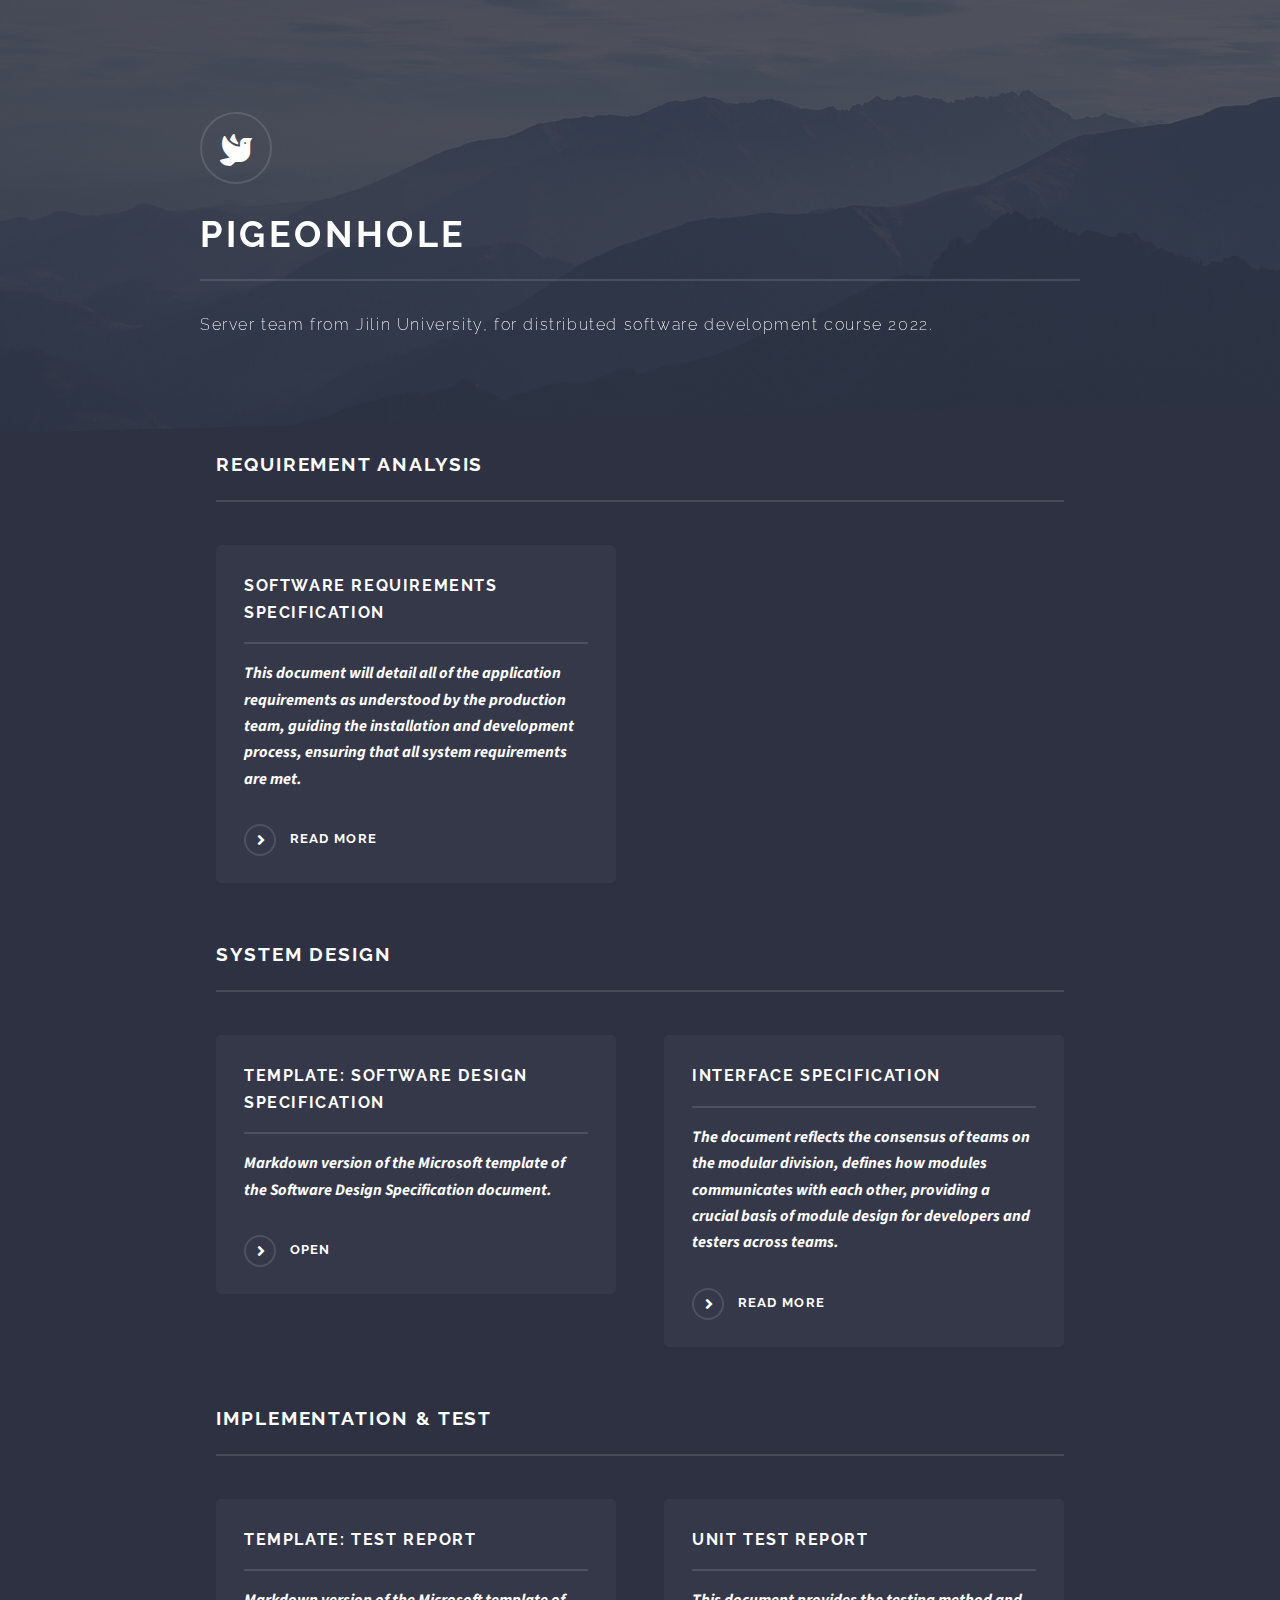
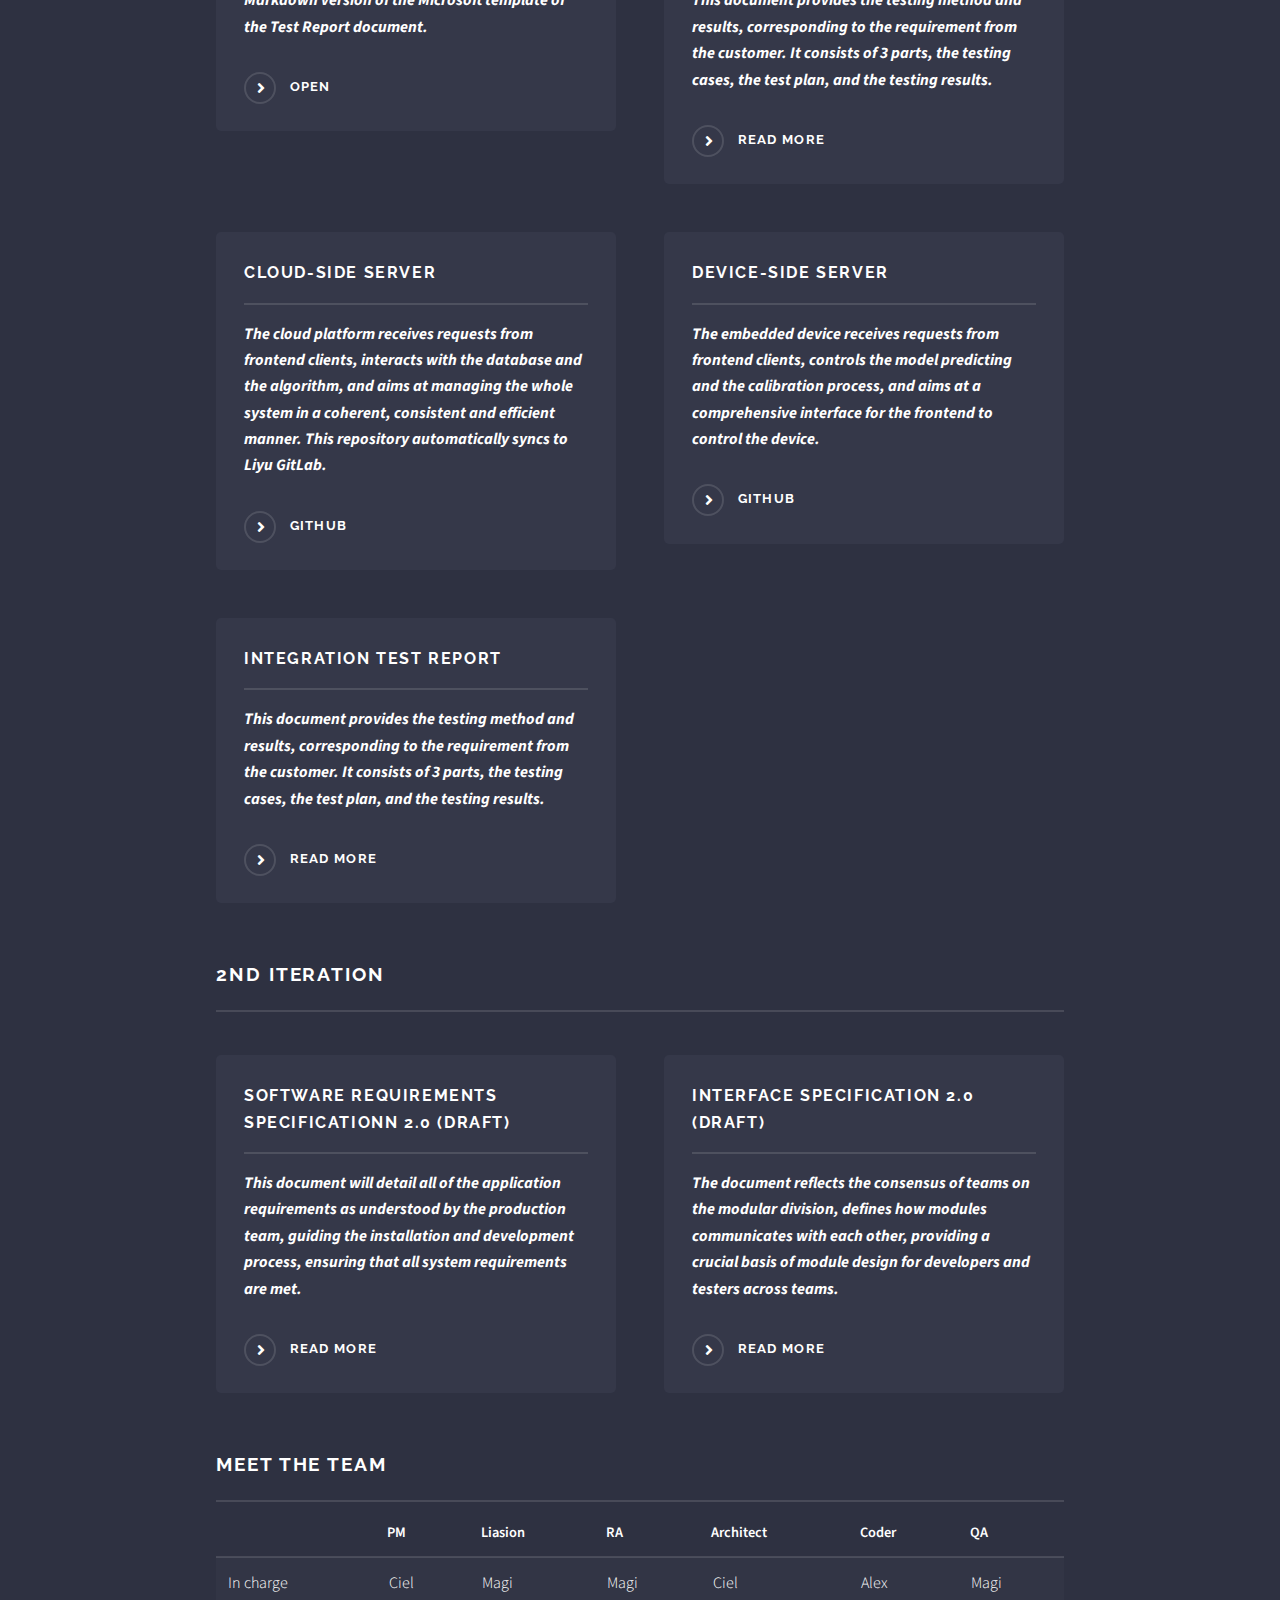
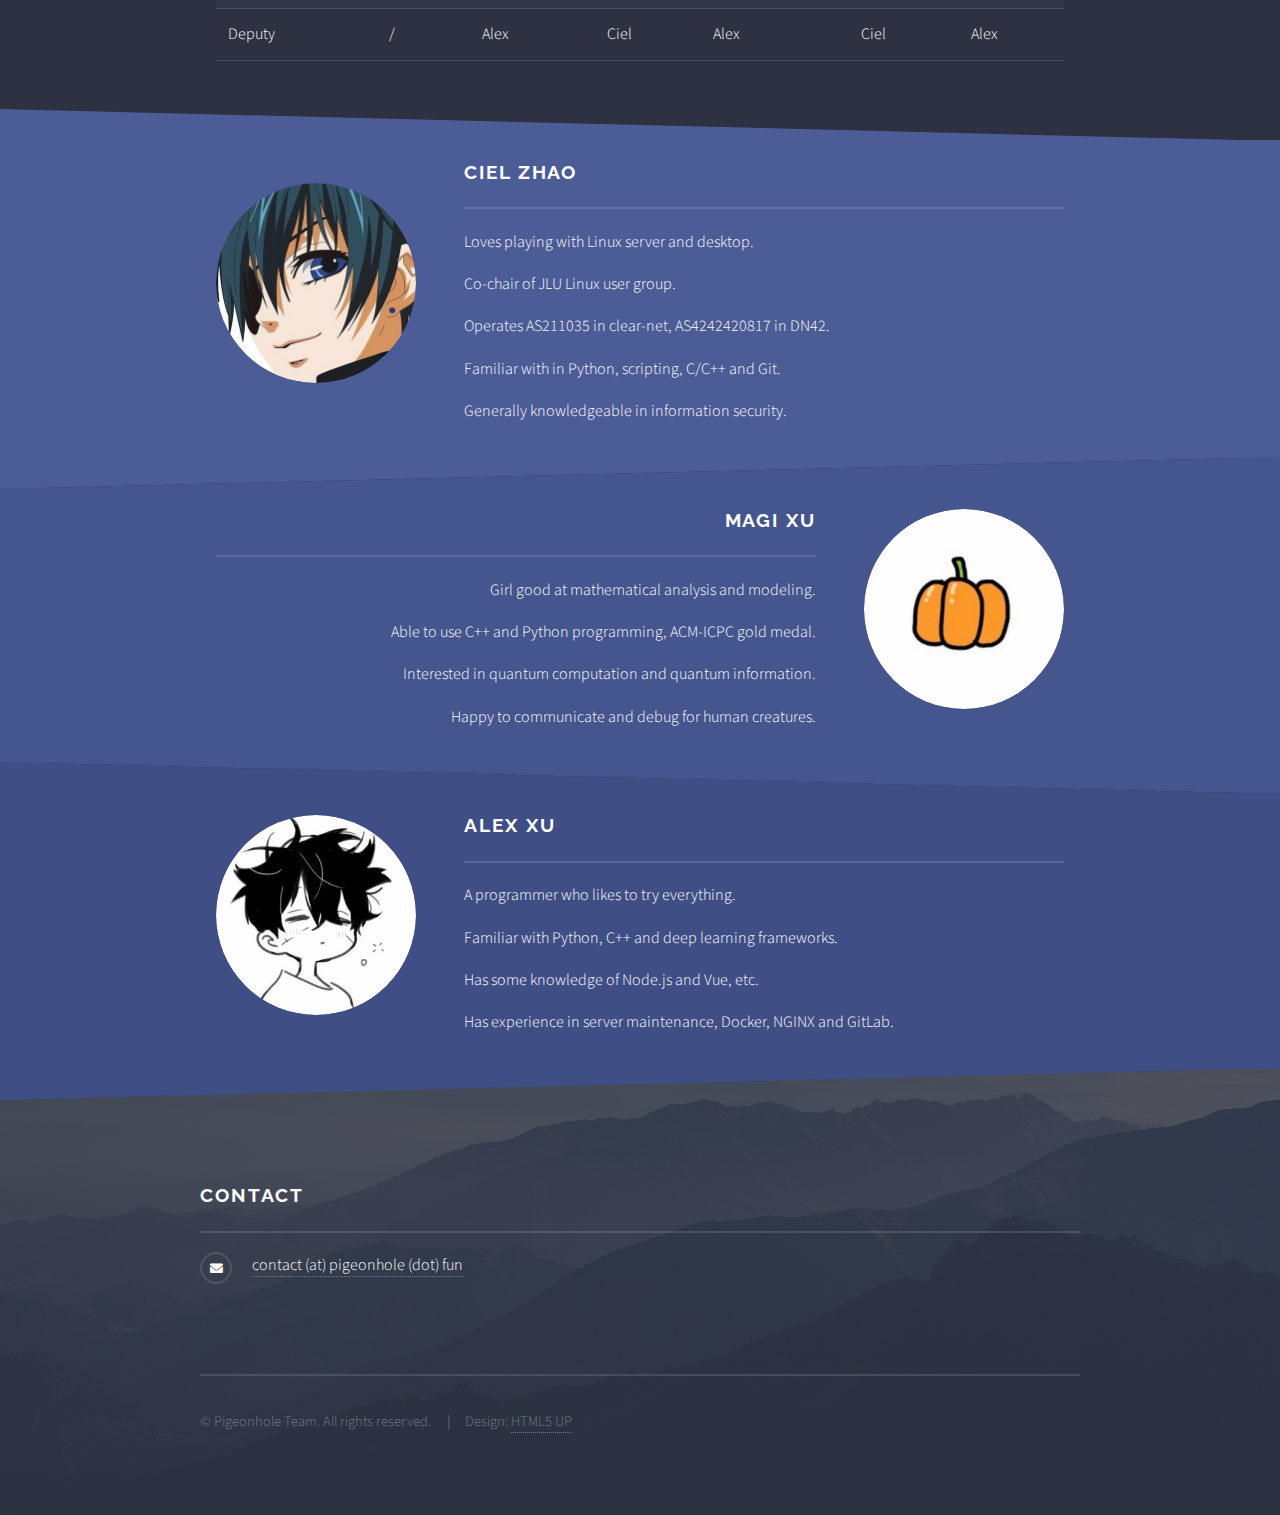
==== commit 203e3672: "add srs 2.0draft" ====
--- a/index.html
+++ b/index.html
@@ -146,10 +146,9 @@
                     <h3 class="major">2nd Iteration</h3>
                     <section class="features">
                         <article>
-                            <h4 class="major">Software Requirements Specification 2.0</h4>
-                            <p>Coming soon...</p>
-                            <!-- <p>This document will detail all of the application requirements as understood by the production team, guiding the installation and development process, ensuring that all system requirements are met.</p>
-                            <a href="https://doc.ciel.pro/bC0if9fWTti6j5_izuPWmw?view" target="_blank" class="special">Read More</a> -->
+                            <h4 class="major">Software Requirements Specificationn 2.0 (draft)</h4>
+                            <p>This document will detail all of the application requirements as understood by the production team, guiding the installation and development process, ensuring that all system requirements are met.</p>
+                            <a href="https://doc.ciel.pro/NeXRWmGARIiT26ODr_N2UQ?both" target="_blank" class="special">Read More</a>
                         </article>
                         <article>
                             <h4 class="major">Interface Specification 2.0 (draft)</h4>
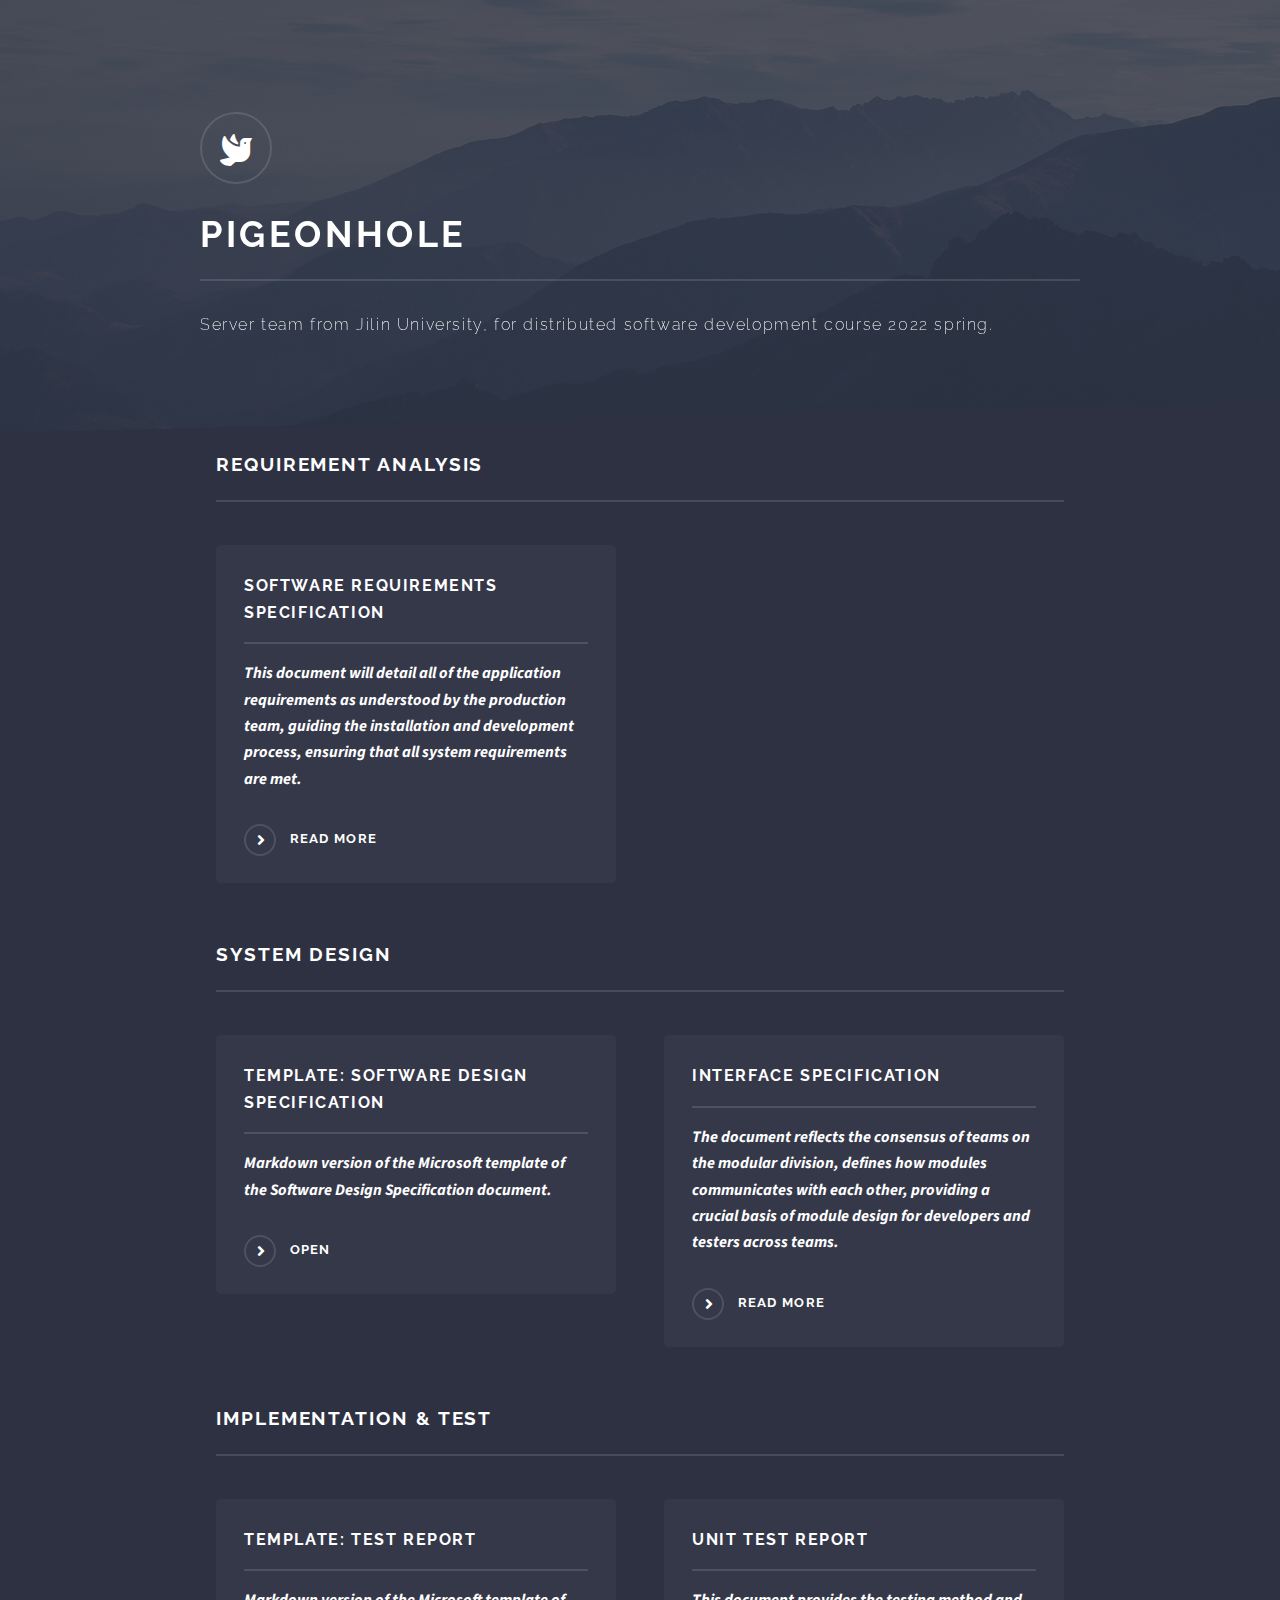
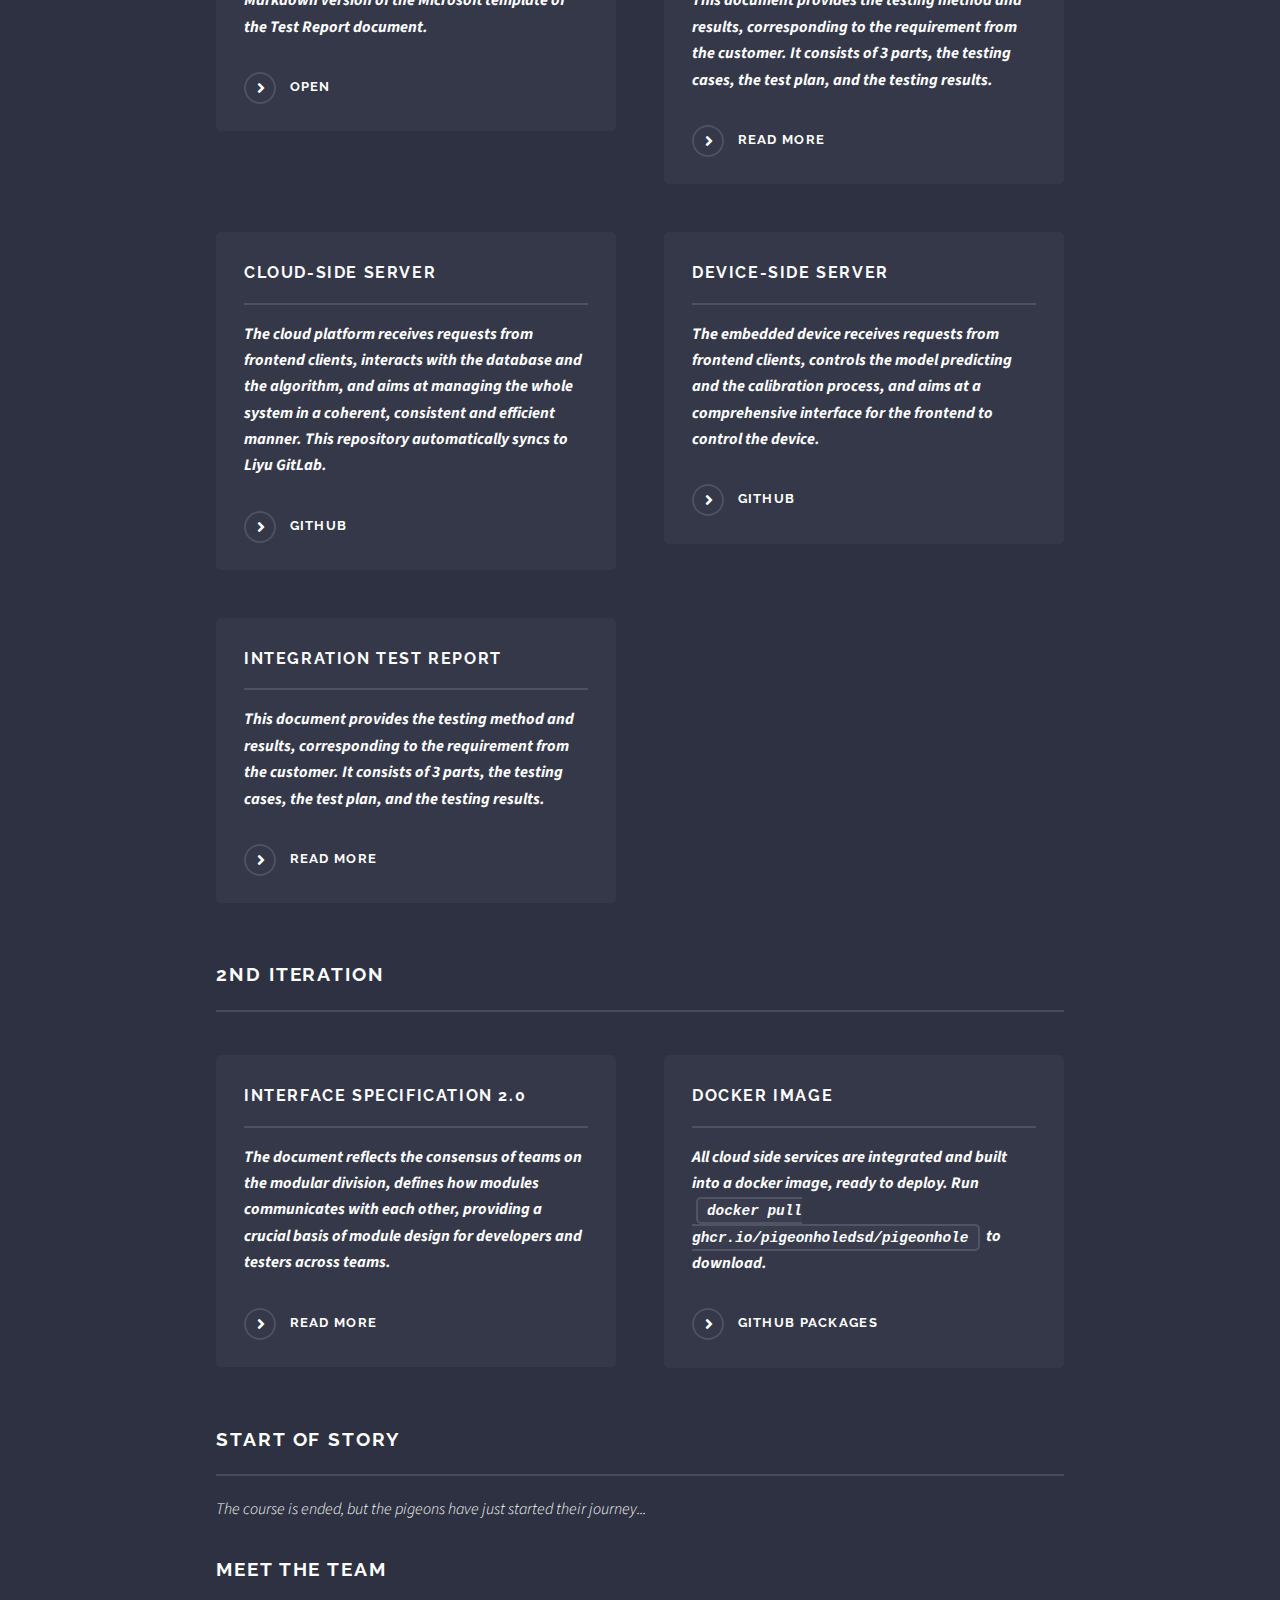
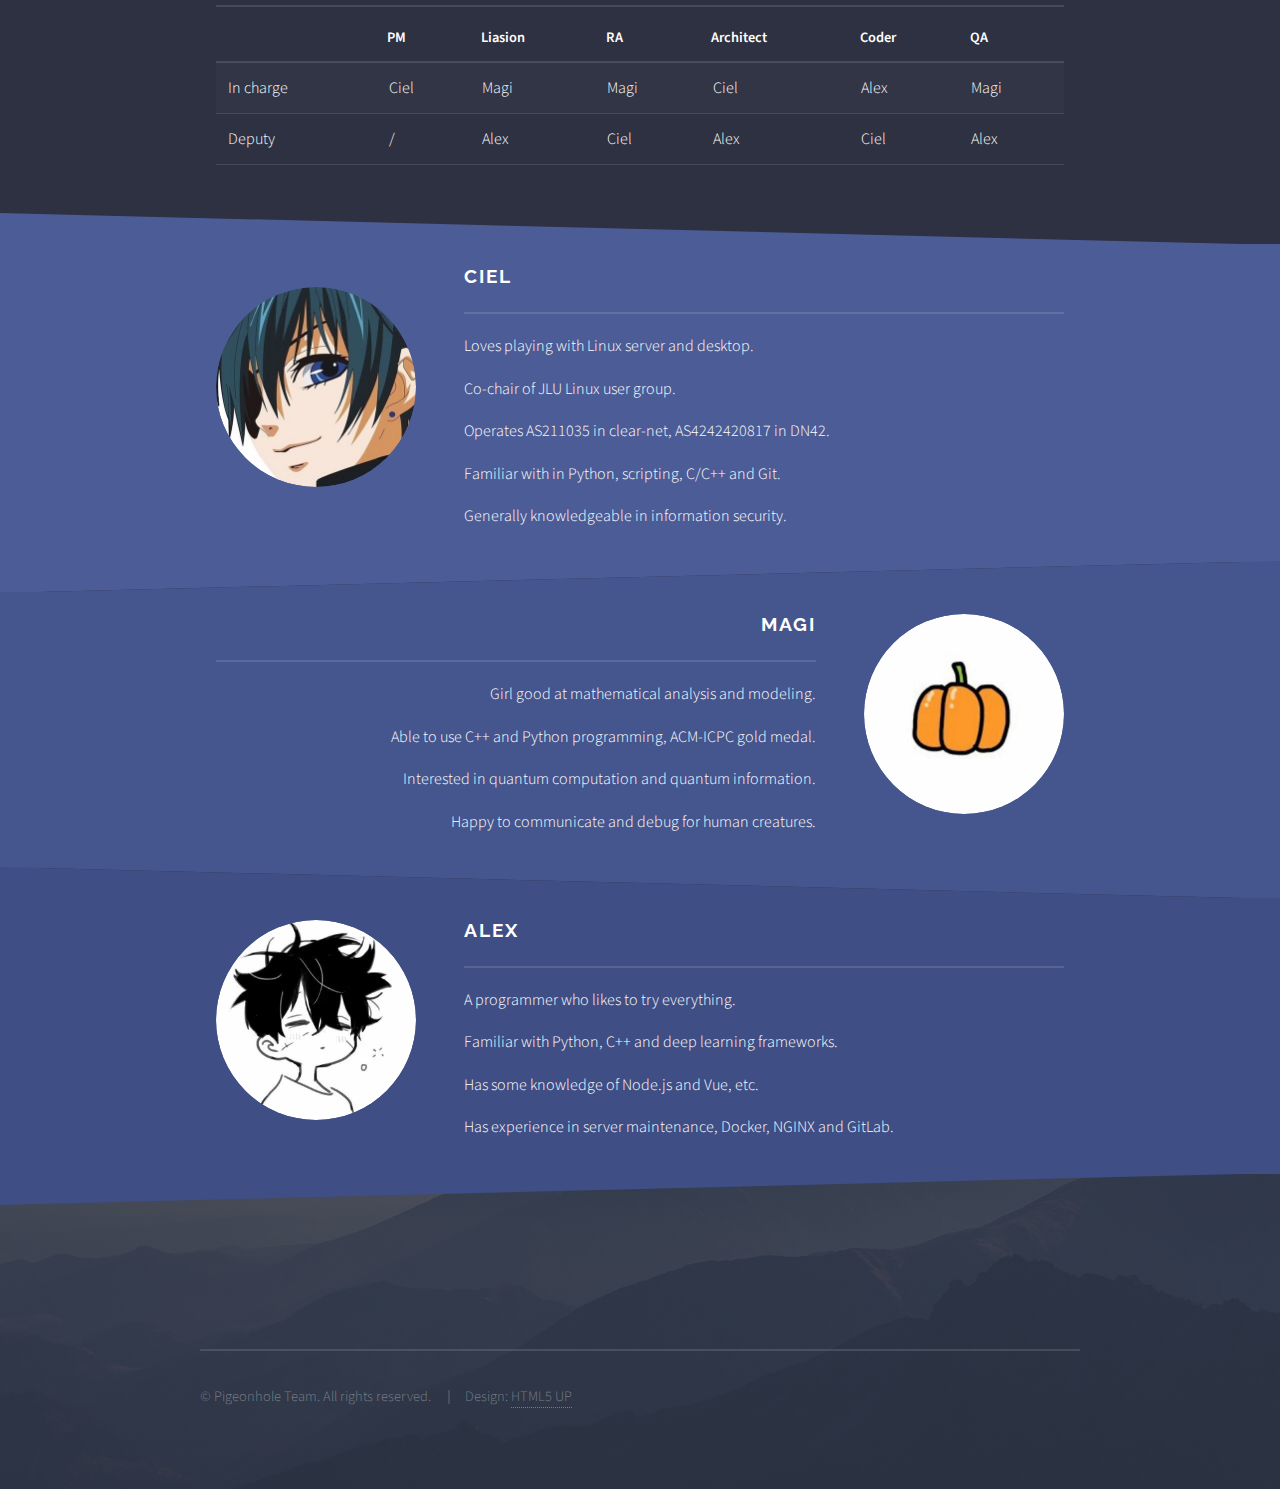
==== commit bac8df1c: "finalize" ====
--- a/index.html
+++ b/index.html
@@ -82,7 +82,7 @@
             <div class="inner">
                 <div class="logo"><span class="icon solid fa-dove"></span></div>
                 <h2>Pigeonhole</h2>
-                <p>Server team from Jilin University, for distributed software development course 2022.</p>
+                <p>Server team from Jilin University, for distributed software development course 2022 spring.</p>
             </div>
         </section>
 
@@ -146,16 +146,19 @@
                     <h3 class="major">2nd Iteration</h3>
                     <section class="features">
                         <article>
-                            <h4 class="major">Software Requirements Specificationn 2.0 (draft)</h4>
-                            <p>This document will detail all of the application requirements as understood by the production team, guiding the installation and development process, ensuring that all system requirements are met.</p>
-                            <a href="https://doc.ciel.pro/NeXRWmGARIiT26ODr_N2UQ?both" target="_blank" class="special">Read More</a>
-                        </article>
-                        <article>
-                            <h4 class="major">Interface Specification 2.0 (draft)</h4>
+                            <h4 class="major">Interface Specification 2.0</h4>
                             <p>The document reflects the consensus of teams on the modular division, defines how modules communicates with each other, providing a crucial basis of module design for developers and testers across teams.</p>
                             <a href="https://doc.ciel.pro/OPGnSLqNRi6qWzyyaPx-iQ?both" target="_blank" class="special">Read More</a>
                         </article>
-                    </section>
+                        <article>
+                            <h4 class="major">Docker Image</h4>
+                            <p>All cloud side services are integrated and built into a docker image, ready to deploy. Run <code>docker pull ghcr.io/pigeonholedsd/pigeonhole</code> to download.</p>
+                            <a href="https://github.com/PigeonholeDSD/cloud-platform/pkgs/container/pigeonhole" target="_blank" class="special">GitHub Packages</a>
+                        </article>
+                    </section>
+
+                    <h3 class="major">Start of Story</h3>
+                    <p style="font-style: italic">The course is ended, but the pigeons have just started their journey...</p>
 
                     <h3 class="major">Meet the Team</h3>
                     <table>
@@ -198,7 +201,7 @@
                 <div class="inner">
                     <a href="#" class="image"><img src="images/cielzhao.png" alt="avatar"></a>
                     <div class="content">
-                        <h3 class="major">Ciel Zhao</h3>
+                        <h3 class="major">Ciel</h3>
                         <p>Loves playing with Linux server and desktop.</p>
                         <p>Co-chair of JLU Linux user group.</p>
                         <p>Operates AS211035 in clear-net, AS4242420817 in DN42.</p>
@@ -213,7 +216,7 @@
                 <div class="inner">
                     <a href="#" class="image"><img src="images/xiaoquanxu.jpg" alt="avatar"></a>
                     <div class="content">
-                        <h3 class="major">Magi Xu</h3>
+                        <h3 class="major">Magi</h3>
                         <p>Girl good at mathematical analysis and modeling.</p>
                         <p>Able to use C++ and Python programming, ACM-ICPC gold medal.</p>
                         <p>Interested in quantum computation and quantum information.</p>
@@ -227,7 +230,7 @@
                 <div class="inner">
                     <a href="#" class="image"><img src="images/alexxu.jpg" alt="avatar"></a>
                     <div class="content">
-                        <h3 class="major">Alex Xu</h3>
+                        <h3 class="major">Alex</h3>
                         <p>A programmer who likes to try everything.</p>
                         <p>Familiar with Python, C++ and deep learning frameworks.</p>
                         <p>Has some knowledge of Node.js and Vue, etc.</p>
@@ -240,14 +243,6 @@
         <!-- Footer -->
         <section id="footer">
             <div class="inner">
-                <h3 class="major">Contact</h3>
-                <ul class="contact">
-                    <li class="icon solid fa-envelope"><a id="email" target="_blank" href="#" onclick="document.getElementById('email').href=atob(emailHref)">Enable JavaScript to See</a></li>
-                    <script>
-                        let emailHref = '=4Wdm5SZs9Gau9WZnlGcAR3YhRnbvNmOvRHbpFWb'.split('').reverse().join('')
-                        document.getElementById('email').text = decodeURIComponent(atob('=4WdmBjMlkCdChTJwgTJyUUJvRGKwITJlx2bo52bldWawBjMlkCdChTJwgTJyUUJhhCMyUCdjFGdu92Y'.split('').reverse().join('')))
-                    </script>
-                </ul>
                 <ul class="copyright">
                     <li>&copy; Pigeonhole Team. All rights reserved.</li>
                     <li>Design: <a href="http://html5up.net">HTML5 UP</a></li>
